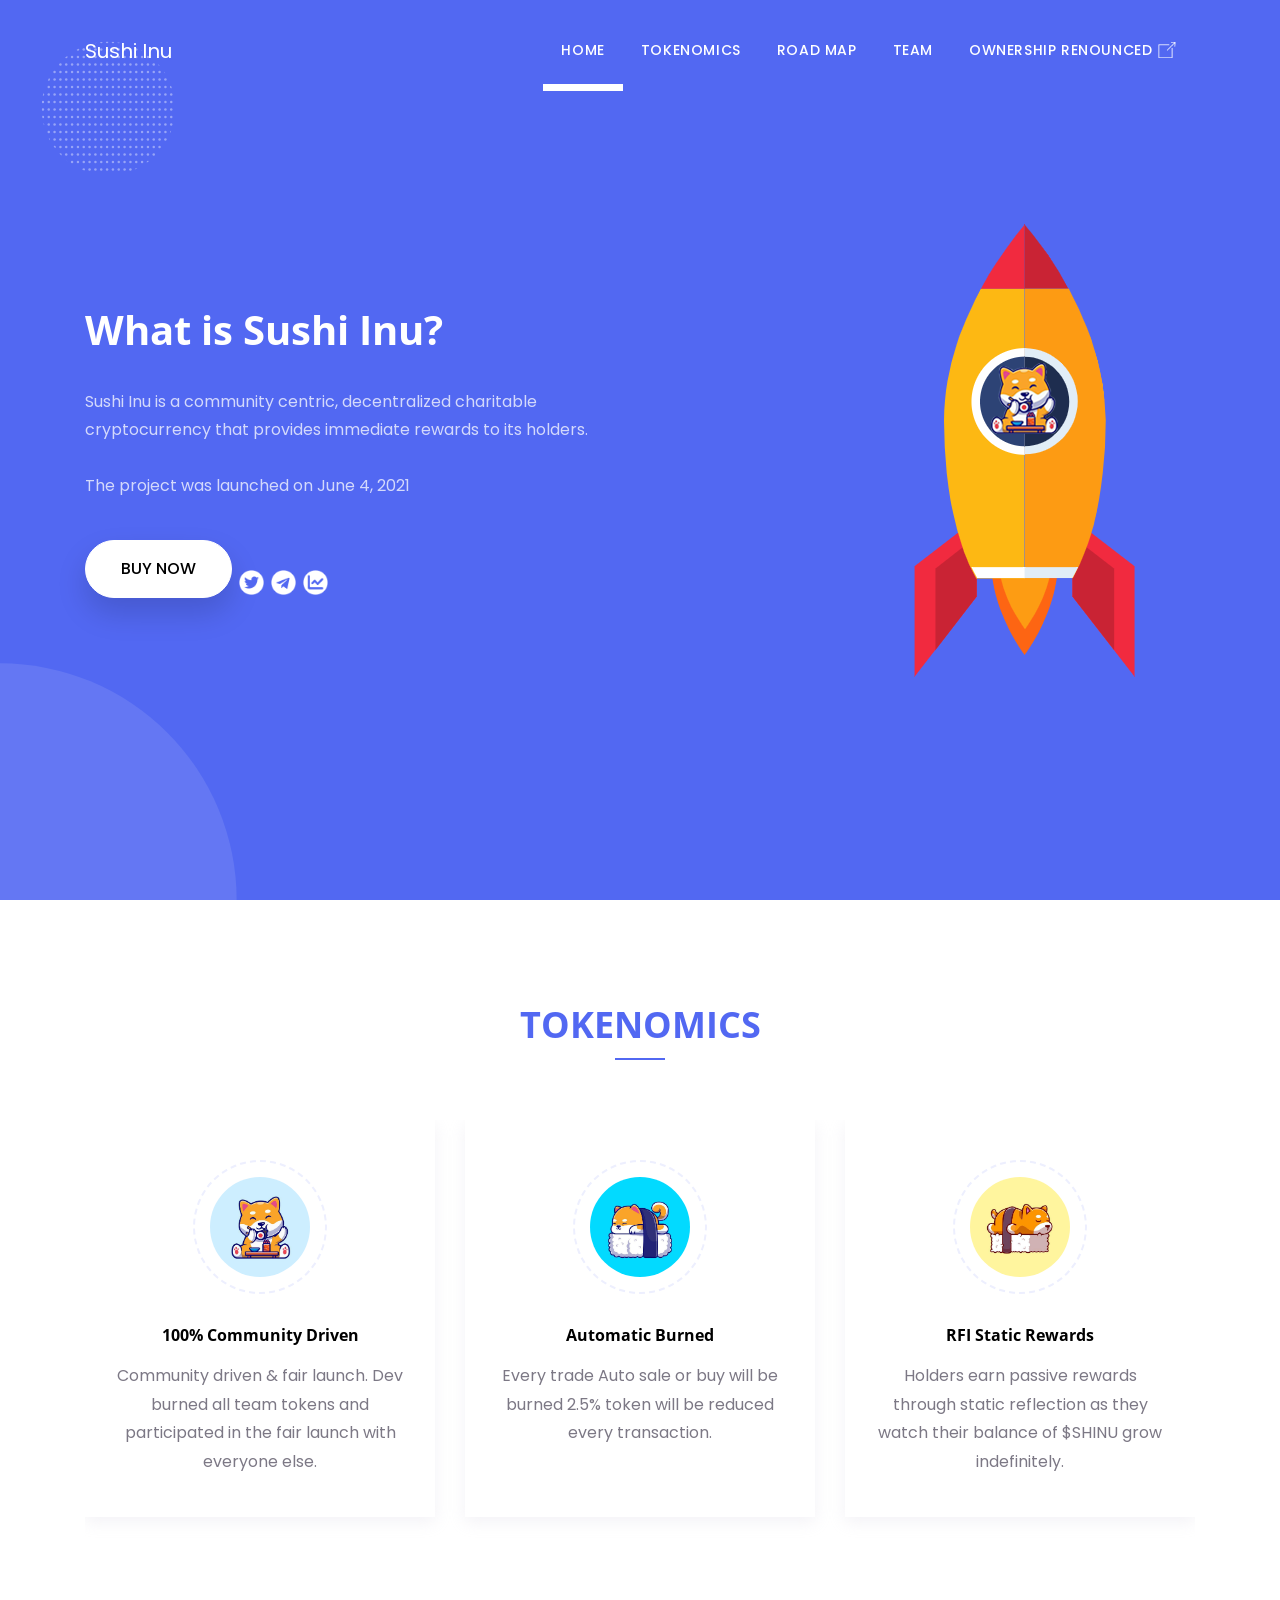
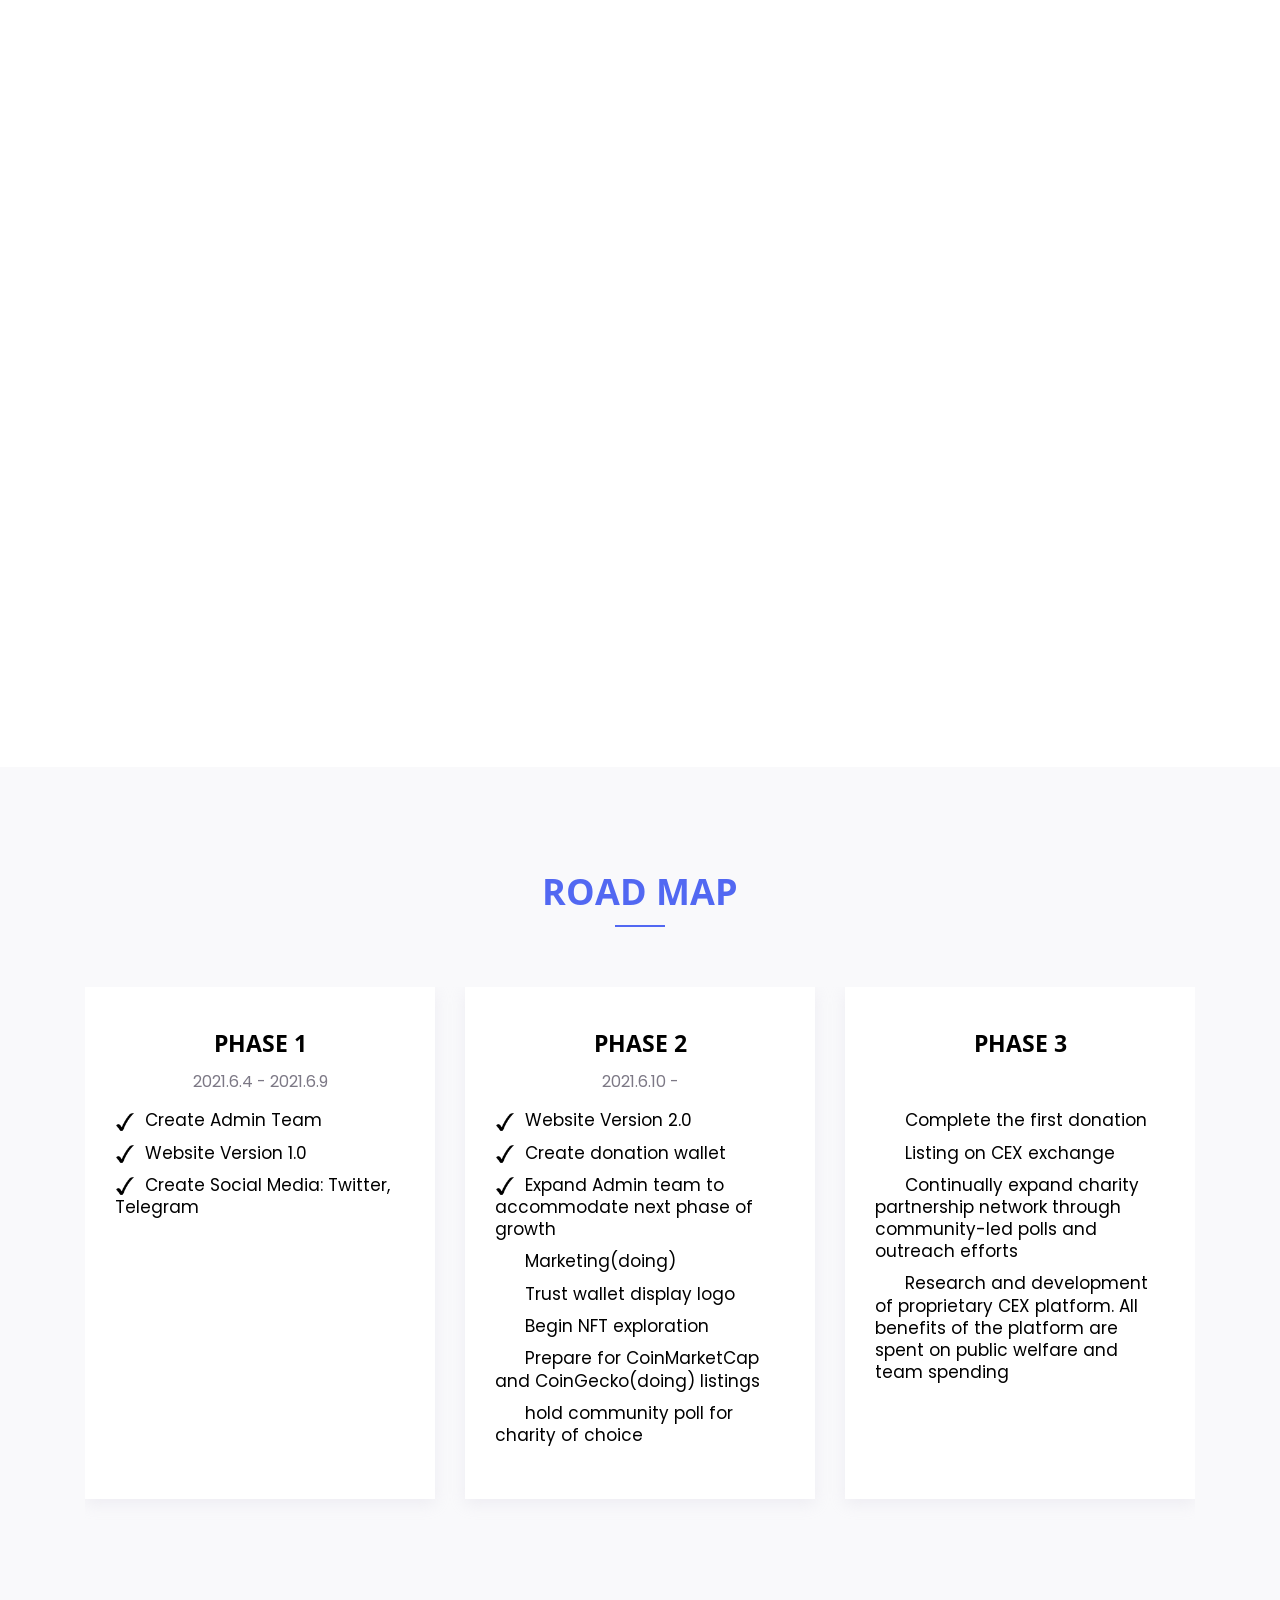
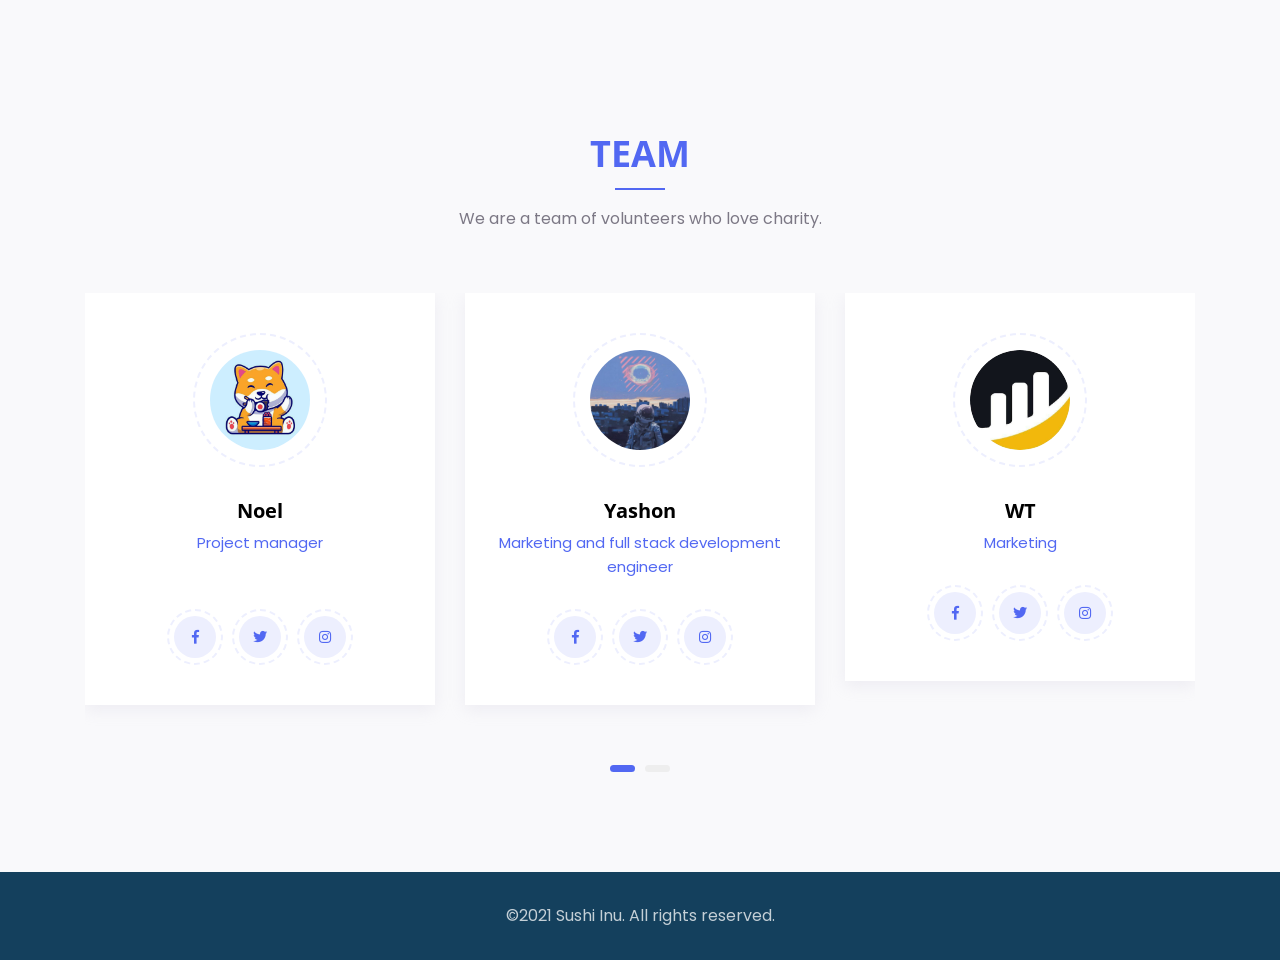
==== index.html @ e494274f "Update index.html" ====
<!DOCTYPE html>
<html lang="en">
<head>
<meta charset="UTF-8">
<meta http-equiv="X-UA-Compatible" content="IE=edge">
<meta name="keywords"  content="sushi,SUSHI,sushi inu,SUSHI INU" />
<meta name="description" content="Sushi Inu is a community centric, decentralized charitable cryptocurrency that provides immediate rewards to its holders.">
<meta name="viewport" content="width=device-width, initial-scale=1.0">
<title>Sushi Inu Token</title>
<link rel="shortcut icon" href="static/ico/ico.ico" type="image/x-icon" />
<link rel="stylesheet" href="static/css/bootstrap.min.css">
<link rel="stylesheet" href="static/css/magnific.popup.min.css">
<link rel="stylesheet" href="static/css/animate.min.css">
<link rel="stylesheet" href="static/css/owl.carousel.min.css">
<link rel="stylesheet" href="static/css/owl.carousel.default.min.css">
<link rel="stylesheet" href="static/css/all.css">
<link rel="stylesheet" href="static/css/style.css">
<link href="static/css/701db1f888c54cf6a6ecabb4b2be4582.css" rel="stylesheet">
<link href="static/css/2b71023a6188432cbc541805188caf58.css" rel="stylesheet">
<style>
	html::-webkit-scrollbar {
		width: 4px;
		height: 4px;
		scrollbar-arrow-color:red;
	}
	html::-webkit-scrollbar-thumb {
		border-radius: 5px;
		-webkit-box-shadow: inset 0 0 5px rgba(0,0,0,0.2);
		background: rgba(0,0,0,0.2);
		scrollbar-arrow-color:red;
	}
	html::-webkit-scrollbar-track {
		-webkit-box-shadow: inset 0 0 5px rgba(0,0,0,0.2);
		border-radius: 0;
		background: rgba(0,0,0,0.1);
	}
</style>
</head>
<body data-spy="scroll" data-target="#fixedNavbar">

<div class="page-wrapper" id="wrapper">

	<header class="header fixed-top" id="header">
		<div id="nav-menu-wrap">
			<div class="container">
				<nav class="navbar navbar-expand-lg p-0">
					<div class="navbar-brand">
						<div class="img-fluid logo-transparent" style="cursor: default;">Sushi Inu</div>
						<div class="img-fluid logo-normal" style="color: #000000;cursor: default;">Sushi Inu</div>
						<!-- <img src="static/picture/logo_white.png" alt="Logo White" class="img-fluid logo-transparent">
						<img src="static/picture/logo_black.png" alt="Logo White" class="img-fluid logo-normal"> -->
					</div>
					<button class="navbar-toggler" type="button" data-toggle="collapse" data-target="#fixedNavbar" 
						aria-controls="fixedNavbar" aria-expanded="false" aria-label="Toggle navigation">
						<span class="togler-icon-inner">
							<span class="line-1"></span>
							<span class="line-2"></span>
							<span class="line-3"></span>
						</span>
					</button>
					<div class="collapse navbar-collapse main-menu justify-content-end" id="fixedNavbar">
						<ul class="navbar-nav">
							<li class="nav-item">
								<a class="nav-link active menu-link" href="#home">Home</a>
							</li>
							<li class="nav-item">
								<a class="nav-link menu-link" href="#tokenomics">TOKENOMICS</a>
							</li>
							<li class="nav-item">
								<a class="nav-link menu-link" href="#roadmap">ROAD MAP</a>
							</li>
							<li class="nav-item">
								<a class="nav-link menu-link" href="#team">TEAM</a>
							</li>
							<li class="nav-item">
								<a target="_blank" class="nav-link menu-link" href="https://bscscan.com/tx/0xd35a8b0798186f14906b965315993288604773f6e7c22329db4224f6ef9e9de0">
									OWNERSHIP RENOUNCED 
									<img class="logo-transparent" src="static/picture/jump-white.png" style="width:20px;height:20px;position:relative;top: -1px;"/>
									<img class="logo-normal" src="static/picture/jump-black.png" style="width:20px;height:20px;position:relative;top: -1px;"/>
								</a>
							</li>
						</ul>
					</div>
				</nav>
			</div>
		</div>
	</header>

	<main class="main-area">

		<section class="hero-banner" id="home" data-bg-image-path="img/bg/hero-pattern.svg">
			<div class="container">
				<div class="row align-items-center">
					<div class="col-lg-7 col-xl-6 col-md-10">
						<div class="hero-inner">
							<h1>What is Sushi Inu?</h1>
							<h2>
								Sushi Inu is a community centric, decentralized charitable cryptocurrency that provides immediate rewards to its holders.<br/><br/>
								The project was launched on June 4, 2021
							</h2>
							<div class="btn-group">
								<!--<a href="#" title="Discovery Now" class="outline-btn">Discovery Now</a>-->
								<a target="_blank" style="float:left;" href="https://exchange.pancakeswap.finance/#/swap?outputCurrency=0x30a1eb0190dcd45a2daba16a6228c92c9463bbc4" title="BUY NOW" class="white-btn">BUY NOW</a>
								
								<div style="float:left; width: 100px;height: 25px;position: relative;top: 30px;left: 7px;">
									<a target="_blank" href="https://twitter.com/SushiInuCoin" style="margin-right: 7px;float: left;">
										<div style="width:25px;height: 25px;background: url(static/picture/twitter-logo.png) no-repeat;background-size: 100% 100%;"></div>
									</a>
									<a target="_blank" href="https://t.me/sushiinutoken" style="margin-right: 7px;float: left;">
										<div style="width:25px;height: 25px;background: url(static/picture/telegram-logo.png) no-repeat;background-size: 100% 100%;"></div>
									</a>
									<a target="_blank" href="https://poocoin.app/tokens/0x30a1eb0190dcd45a2daba16a6228c92c9463bbc4" style="float: left;">
										<div style="width:25px;height: 25px;background: url(static/picture/chart-logo.png) no-repeat;background-size: 100% 100%;"></div>
									</a>
								</div>
								
							</div>
							
						</div>
					</div>
					<div class="col-lg-5 col-xl-6 col-md-12 hero-img-resp">
						<div class="hero-img">
							<img src="static/picture/hero-phone-img.png" class="img-fluid">
						</div>
					</div>
				</div>
			</div>
		</section>

		<section class="section" id="tokenomics">
			<div class="container">
				<div class="row justify-content-center">
					<div class="col-lg-6">
						<div class="section-heading">
							<h2><span>TOKENOMICS</span></h2>
						</div>
					</div>
				</div>
				<div class="features-carousel owl-carousel owl-theme">
					<div class="item">
						<div class="features-item">
							<div class="icon">
								<img src="static/picture/logo1.jpg" style="width:100px;height:100px;border-radius: 100px;"/>
							</div>
							<div class="body">
								<h6>100% Community Driven</h6>
								<p>
									Community driven & fair launch. Dev burned all team tokens and participated in the fair launch with everyone else.
								</p>
							</div>
						</div>
					</div>
					<div class="item">
						<div class="features-item">
							<div class="icon">
								<img src="static/picture/logo2.jpg" style="width:100px;height:100px;border-radius: 100px;"/>
							</div>
							<div class="body">
								<h6>Automatic Burned</h6>
								<p>
									Every trade Auto sale or buy will be burned 2.5% token will be reduced every transaction.
									　　　　　　　　　　
								</p>
							</div>
						</div>
					</div>
					<div class="item">
						<div class="features-item">
							<div class="icon">
								<img src="static/picture/logo3.jpg" style="width:100px;height:100px;border-radius: 100px;"/>
							</div>
							<div class="body">
								<h6>RFI Static Rewards</h6>
								<p>
									Holders earn passive rewards through static reflection as they watch their balance of $SHINU grow indefinitely.
								</p>
							</div>
						</div>
					</div>
				</div>
			</div>
		</section>



		<div id="watch-video" >
			<div style="position: relative;width:100%;height:0;padding-bottom: 56.25%;">
				<iframe style="position: absolute;width:100%;height:100%;left:0;top:0;" src="https://www.youtube.com/embed/FlkZFo2kk8Q" frameborder="0"  allowfullscreen></iframe>
			</div>
		</div>

		<section class="section bg-light-grey" id="roadmap">
			<div class="container">
				<div class="row justify-content-center">
					<div class="col-lg-6">
						<div class="section-heading">
							<h2><span>ROAD MAP</span></h2>
						</div>
					</div>
				</div>
				<div class="testimonials-carousel owl-carousel owl-theme">
					
					
					
					<div class="item">
						<div class="testimonial-item">
							<h5>PHASE 1</h5>
							<div style="color:#7C7885;margin-top: 10px;font-size: 16px;font-family: 'Poppins', sans-serif;font-weight: 400;color: #7C7885;">
								2021.6.4 - 2021.6.9
							</div>
							<div style="width: 100%;height: 350px;margin-top: 15px;">
								<div style="font-size:17px;color:#000;text-align: left;margin-bottom: 10px;line-height: 22px;">
									<img src="static/picture/correct.png" style="width:20px;height:20px;margin-right: 5px;"/>
									Create Admin Team
								</div>
								
								<div style="font-size:17px;color:#000;text-align: left;margin-bottom: 10px;line-height: 22px;">
									<img src="static/picture/correct.png" style="width:20px;height:20px;margin-right: 5px;"/>
									Website Version 1.0
								</div>
								
								<div style="font-size:17px;color:#000;text-align: left;margin-bottom: 10px;line-height: 22px;">
									<img src="static/picture/correct.png" style="width:20px;height:20px;margin-right: 5px;"/>
									Create Social Media: Twitter, Telegram
								</div>
							</div>
						</div>
					</div>
					
					<div class="item">
						<div class="testimonial-item">
							<h5>PHASE 2</h5>
							<div style="color:#7C7885;margin-top: 10px;font-size: 16px;font-family: 'Poppins', sans-serif;font-weight: 400;color: #7C7885;">
								2021.6.10 -
							</div>
							<div style="width: 100%;height: 350px;margin-top: 15px;">
								<div style="font-size:17px;color:#000;text-align: left;margin-bottom: 10px;line-height: 22px;">
									<img src="static/picture/correct.png" style="width:20px;height:20px;margin-right: 5px;"/>
									Website Version 2.0
								</div>
								
								<div style="font-size:17px;color:#000;text-align: left;margin-bottom: 10px;line-height: 22px;">
									<img src="static/picture/correct.png" style="width:20px;height:20px;margin-right: 5px;"/>
									Create donation wallet
								</div>
								
								<div style="font-size:17px;color:#000;text-align: left;margin-bottom: 10px;line-height: 22px;">
									<img src="static/picture/correct.png" style="width:20px;height:20px;margin-right: 5px;"/>
									Expand Admin team to accommodate next phase of growth
								</div>
								
								<div style="font-size:17px;color:#000;text-align: left;margin-bottom: 10px;line-height: 22px;">
									<img src="static/picture/correct.png" style="opacity: 0;width:20px;height:20px;margin-right: 5px;"/>
									Marketing(doing)
								</div>
								
								<div style="font-size:17px;color:#000;text-align: left;margin-bottom: 10px;line-height: 22px;">
									<img src="static/picture/correct.png" style="opacity: 0;width:20px;height:20px;margin-right: 5px;"/>
									Trust wallet display logo
								</div>
								
								<div style="font-size:17px;color:#000;text-align: left;margin-bottom: 10px;line-height: 22px;">
									<img src="static/picture/correct.png" style="opacity: 0;width:20px;height:20px;margin-right: 5px;"/>
									Begin NFT exploration
								</div>
								
								<div style="font-size:17px;color:#000;text-align: left;margin-bottom: 10px;line-height: 22px;">
									<img src="static/picture/correct.png" style="opacity: 0;width:20px;height:20px;margin-right: 5px;"/>
									Prepare for CoinMarketCap and CoinGecko(doing) listings
								</div>
								
								<div style="font-size:17px;color:#000;text-align: left;margin-bottom: 10px;line-height: 22px;">
									<img src="static/picture/correct.png" style="opacity: 0;width:20px;height:20px;margin-right: 5px;"/>
									hold community poll for charity of choice
								</div>
							</div>
						</div>
					</div>

					<div class="item">
						<div class="testimonial-item">
							<h5>PHASE 3</h5>
							<div style="color:#7C7885;margin-top: 10px;font-size: 16px;font-family: 'Poppins', sans-serif;font-weight: 400;color: #7C7885;">
								　
							</div>
							<div style="width: 100%;height: 350px;margin-top: 15px;">
								<div style="font-size:17px;color:#000;text-align: left;margin-bottom: 10px;line-height: 22px;">
									<img src="static/picture/correct.png" style="opacity: 0;width:20px;height:20px;margin-right: 5px;"/>
									Complete the first donation
								</div>
								
								<div style="font-size:17px;color:#000;text-align: left;margin-bottom: 10px;line-height: 22px;">
									<img src="static/picture/correct.png" style="opacity: 0;width:20px;height:20px;margin-right: 5px;"/>
									Listing on CEX exchange
								</div>
								
								<div style="font-size:17px;color:#000;text-align: left;margin-bottom: 10px;line-height: 22px;">
									<img src="static/picture/correct.png" style="opacity: 0;width:20px;height:20px;margin-right: 5px;"/>
									Continually expand charity partnership network through community-led polls and outreach efforts
								</div>
								
								<div style="font-size:17px;color:#000;text-align: left;margin-bottom: 10px;line-height: 22px;">
									<img src="static/picture/correct.png" style="opacity: 0;width:20px;height:20px;margin-right: 5px;"/>
									Research and development of proprietary CEX platform. All benefits of the platform are spent on public welfare and team spending
								</div>
							</div>
						</div>
					</div>
					
				</div>
			</div>
		</section>



		<section class="section bg-light-grey" id="team">
			<div class="container">
				<div class="row justify-content-center">
					<div class="col-lg-6">
						<div class="section-heading">
							<h2><span>TEAM</span></h2>
							<h4>
								We are a team of volunteers who love charity.
							</h4>
						</div>
					</div>
				</div>
				<div class="our-team-carousel owl-carousel owl-theme">
					<div class="item">
						<div class="team-item">
							<div class="img">
								<img src="static/picture/Noel-avatar.jpg" style="width:100px;height:100px;border-radius:100px;" alt="Team image" title="Team image">
							</div>
							<div class="body">
								<h6>
									Noel
								</h6>
								<span>Project manager</span>
								<br/><br/>
							</div>
							<ul class="social">
								<li>
									<a href="#team">
										<i class="fab fa-facebook-f"></i>
									</a>
								</li>
								<li>
									<a href="#team">
										<i class="fab fa-twitter"></i>
									</a>
								</li>
								<li>
									<a href="#team">
										<i class="fab fa-instagram"></i>
									</a>
								</li>
							</ul>
						</div>
					</div>
					
					<div class="item">
						<div class="team-item">
							<div class="img">
								<img src="static/picture/Yashon-avatar.jpg" style="width:100px;height:100px;border-radius:100px;" alt="Team image" title="Team image">
							</div>
							<div class="body">
								<h6>
									Yashon
								</h6>
								<span>Marketing and full stack development engineer</span>
							</div>
							<ul class="social">
								<li>
									<a href="#team">
										<i class="fab fa-facebook-f"></i>
									</a>
								</li>
								<li>
									<a target="_blank" href="https://twitter.com/zyxbpb">
										<i class="fab fa-twitter"></i>
									</a>
								</li>
								<li>
									<a href="#team">
										<i class="fab fa-instagram"></i>
									</a>
								</li>
							</ul>
						</div>
					</div>
					
					<div class="item">
						<div class="team-item">
							<div class="img">
								<img src="static/picture/DELVIN-avatar.jpg" style="width:100px;height:100px;border-radius:100px;" alt="Team image" title="Team image">
							</div>
							<div class="body">
								<h6>
									WT
								</h6>
								<span>Marketing</span>
							</div>
							<ul class="social">
								<li>
									<a href="#team">
										<i class="fab fa-facebook-f"></i>
									</a>
								</li>
								<li>
									<a href="#team">
										<i class="fab fa-twitter"></i>
									</a>
								</li>
								<li>
									<a href="#team">
										<i class="fab fa-instagram"></i>
									</a>
								</li>
							</ul>
						</div>
					</div>
					
					<div class="item">
						<div class="team-item">
							<div class="img">
								<img src="static/picture/DELVIN-avatar.jpg" style="width:100px;height:100px;border-radius:100px;" alt="Team image" title="Team image">
							</div>
							<div class="body">
								<h6>
									DELVIN
								</h6>
								<span>Senior Blockchain Development Engineer</span>
							</div>
							<ul class="social">
								<li>
									<a href="#team">
										<i class="fab fa-facebook-f"></i>
									</a>
								</li>
								<li>
									<a href="#team">
										<i class="fab fa-twitter"></i>
									</a>
								</li>
								<li>
									<a href="#team">
										<i class="fab fa-instagram"></i>
									</a>
								</li>
							</ul>
						</div>
					</div>
					
					<div class="item">
						<div class="team-item">
							<div class="img">
								<img src="static/picture/Hacker-avatar.jpg" style="width:100px;height:100px;border-radius:100px;" alt="Team image" title="Team image">
							</div>
							<div class="body">
								<h6>
									Other people
								</h6>
								<span>They are paying silently in the background.</span>
							</div>
							<ul class="social">
								<li>
									<a href="#team">
										<i class="fab fa-facebook-f"></i>
									</a>
								</li>
								<li>
									<a href="#team">
										<i class="fab fa-twitter"></i>
									</a>
								</li>
								<li>
									<a href="#team">
										<i class="fab fa-instagram"></i>
									</a>
								</li>
							</ul>
						</div>
					</div>
					
				</div>
			</div>
		</section>

		<footer class="footer">
			<div class="copyright">
				<div class="container">
					<p class="copyright-text" style="text-align: center;">©2021 Sushi Inu. All rights reserved.</p>
				</div>
			</div>
		</footer>

	</main>


	<a href="#wrapper" class="scroll-top-btn">
		<i class="fa fa-arrow-up"></i>
	</a>

	<div id="preloader-wrap">
		<div class="preloader-inner">
			<div class="gooey">
				<span class="dot"></span>
				<div class="dots">
					<span></span>
					<span></span>
					<span></span>
				</div>
			</div>
		</div>
	</div>

</div>

<script src="static/js/jquery.min.js"></script>
<script src="static/js/images.loaded.min.js"></script>
<script src="static/js/magnific.popup.min.js"></script>
<script src="static/js/popper.min.js"></script>
<script src="static/js/bootstrap.min.js"></script>
<script src="static/js/waypoint.min.js"></script>
<script src="static/js/counter.up.min.js"></script>
<script src="static/js/jquery.easing.min.js"></script>
<script src="static/js/owl.carousel.min.js"></script>
<script src="static/js/validate.min.js"></script>
<script src="static/js/main.js"></script>
</body>
</html>
---- static/css/style.css ----
/* -------------------------------------------------------------------
 * Theme Name            : HovyLee - App Landing Page
 * Author Name           : Yucel Yilmaz
 * Created Date          : 08 October 2020
 * Version               : 1.0
 * File                  : style.css
------------------------------------------------------------------- */
/* -------------------------------------------------------------------
   Base                               
   ------------------------ /
 * 01.Base
 * 02.Typography
 * 03.Helper Class
   ------------------------ /
   Components                               
   ------------------------ /
 * 04.Buttons  
 * 05.Animations 
 * 06.Form(Input, Comment)
 * 07.Pagination 
 * 08.Preloader
   ------------------------ /
   Layout                               
   ------------------------ /
 * 09.Header
 * 10.Hero
 * 11.Features
 * 12.About
 * 13.New Features
 * 14.Watch Video
 * 15.Testimonial
 * 16.Pricing
 * 17.Download App   
 * 18.Our Team
 * 19.FAQ
 * 20.Latest Blogs  
 * 21.Contact Us
 * 22.Footer
 * 23.Breadcrumb
 * 24.Sidebar 
   ------------------------ /
   Pages                               
   ------------------------ /
 * 25.Blog Single
 * 26.Home Intro  
  
------------------------------------------------------------------- */
/* ---------------------------------------------------------------- */
/* 01.Base                               
/* ---------------------------------------------------------------- */
body, html {
  font-size: 16px;
  font-family: "Poppins", sans-serif;
  font-weight: 400;
  color: #7C7885;
  margin: 0;
  padding: 0;
}

body {
  position: relative;
}

::-moz-selection {
  background: #292f36;
  color: #fff;
}

::selection {
  background: #292f36;
  color: #fff;
}

a:link, a:hover, a:active, a:visited {
  text-decoration: none;
}

ul, ol {
  list-style-type: none;
  padding: 0;
  margin: 0;
}

textarea, textarea:focus, input, input:focus, button, button:focus {
  outline: none;
  resize: inherit;
}

.owl-carousel .owl-item img {
  display: block;
  width: auto;
}

/* ---------------------------------------------------------------- */
/* 02.Typography                               
/* ---------------------------------------------------------------- */
h1, h2, h3, h4, h5, h6 {
  font-family: "Open Sans", sans-serif;
  font-weight: 700;
  color: #000;
  margin: 0;
  line-height: 1.4;
}

h1, .h1 {
  font-size: 40px;
}

h2, .h2 {
  font-size: 36px;
}

h3, .h3 {
  font-size: 2.9rem;
}

h4, .h4 {
  font-size: 2.5rem;
}

h5, .h5 {
  font-size: 1.467rem;
}

h6, .h6 {
  font-size: 16px;
}

p {
  line-height: 1.8;
  margin: 0;
}

/* ---------------------------------------------------------------- */
/* Responsive Media Query
 * Extra Small devices (portrait phones, less than 575px)
/* ---------------------------------------------------------------- */
@media only screen and (max-width: 575.98px) {
  h3, .h3 {
    font-size: 2.1rem;
  }
  h4, .h4 {
    font-size: 1.8rem;
  }
}

/* ---------------------------------------------------------------- */
/* 03.Helper Class                              
/* ---------------------------------------------------------------- */
.page-wrapper {
  position: relative;
  overflow: hidden;
}

.section {
  padding: 100px 0;
}

.section .section-heading {
  text-align: center;
  margin-bottom: 60px;
}

.section .section-heading h2 {
  margin-bottom: 15px;
  padding-bottom: 10px;
  text-align: center;
  display: block;
  position: relative;
}

.section .section-heading h2:after {
  content: "";
  width: 50px;
  height: 2px;
  bottom: 0;
  left: 50%;
  position: absolute;
  background: #5268F2;
  -webkit-transform: translateX(-50%);
          transform: translateX(-50%);
}

.section .section-heading h2 span {
  color: #5268F2;
}

.section .section-heading h4 {
  font-family: "Poppins", sans-serif;
  font-weight: 400;
  font-size: 16px;
  line-height: 28px;
  color: #7C7885;
}

.inner-header-title {
  margin-bottom: 25px !important;
  position: relative;
  padding-bottom: 20px;
  display: block;
}

.inner-header-title:after, .inner-header-title:before {
  content: "";
  bottom: 0;
  left: 0;
  height: 2px;
  position: absolute;
  border-radius: 5px;
}

.inner-header-title:after {
  width: 100%;
  background: rgba(0, 0, 0, 0.05);
}

.inner-header-title:before {
  width: 60px;
  z-index: 36;
  background: #5268F2;
}

.bg-grey {
  background: #f5f5f5;
}

.bg-light-grey {
  background: #F9F9FB;
}

.mb-30 {
  margin-bottom: 30px;
}

.pb-minus-70 {
  padding-bottom: 70px;
}

.bg-overlay {
  z-index: 1;
  padding: 100px 0;
  position: relative;
  background-attachment: fixed;
  background-position: center center;
  background-size: cover;
}

.bg-overlay:before {
  top: 0;
  left: 0;
  width: 100%;
  height: 100%;
  content: "";
  z-index: -1;
  position: absolute;
  opacity: 0.75;
  background: #5268F2;
}

.owl-carousel .owl-item img {
  width: auto;
  display: inline-block;
}

.owl-carousel.owl-theme .owl-nav.disabled + .owl-dots {
  margin-top: 30px;
  line-height: 0;
}

.owl-carousel.owl-theme .owl-dots .owl-dot.active span {
  background: #5268F2;
}

.owl-carousel.owl-theme .owl-dots .owl-dot span {
  border: none;
  width: 25px;
  height: 7px;
  margin: 0 5px;
  border-radius: 100px;
  -webkit-transition: all 0.5s ease;
  transition: all 0.5s ease;
  background: #eee;
}

/* ---------------------------------------------------------------- */
/* Responsive Media Query
 * Extra small devices (portrait phones, less than 576px)
/* ---------------------------------------------------------------- */
@media only screen and (max-width: 575.98px) {
  .section .section-heading h2 {
    font-size: 2rem;
  }
}

/* ---------------------------------------------------------------- */
/* 04.Buttons                                                     
/* ---------------------------------------------------------------- */
.white-btn {
  font-weight: 500;
  padding: 16px 35px;
  text-align: center;
  border-radius: 500px;
  display: inline-block;
  background: #fff;
  -webkit-transition: all 0.5s ease;
  transition: all 0.5s ease;
  text-transform: capitalize;
  color: #000 !important;
  border: 1px solid #fff;
  -webkit-box-shadow: 0 15px 30px 0 rgba(0, 0, 0, 0.15);
          box-shadow: 0 15px 30px 0 rgba(0, 0, 0, 0.15);
}

.white-btn:hover {
  background: transparent;
  color: #fff !important;
  -webkit-box-shadow: none;
          box-shadow: none;
  -webkit-animation: pulseWhite 1s 1 ease-in-out forwards;
          animation: pulseWhite 1s 1 ease-in-out forwards;
}

.primary-btn {
  font-weight: 500;
  padding: 16px 35px;
  text-align: center;
  border-radius: 500px;
  display: inline-block;
  background: #5268F2;
  -webkit-transition: all 0.5s ease;
  transition: all 0.5s ease;
  text-transform: capitalize;
  color: #fff !important;
  border: 1px solid #5268F2;
  -webkit-box-shadow: 0 15px 30px 0 rgba(82, 104, 242, 0.15);
          box-shadow: 0 15px 30px 0 rgba(82, 104, 242, 0.15);
}

.primary-btn:hover {
  color: #fff !important;
  -webkit-box-shadow: none;
          box-shadow: none;
  background: #233fee;
  -webkit-animation: pulsePrimary 1s 1 ease-in-out forwards;
          animation: pulsePrimary 1s 1 ease-in-out forwards;
}

.outline-btn {
  font-weight: 500;
  padding: 16px 35px;
  text-align: center;
  border-radius: 500px;
  display: inline-block;
  background: transparent;
  text-transform: capitalize;
  -webkit-transition: all 0.5s ease;
  transition: all 0.5s ease;
  border: 1px solid #fff;
  color: #fff !important;
}

.outline-btn:hover {
  background: #fff;
  color: #000 !important;
  -webkit-animation: pulseWhite 1s ease-in-out forwards;
          animation: pulseWhite 1s ease-in-out forwards;
}

.scroll-top-btn {
  bottom: 0;
  opacity: 0;
  right: 10px;
  width: 60px;
  height: 60px;
  z-index: 144;
  line-height: 60px;
  font-size: 16px;
  border-radius: 50%;
  text-align: center;
  position: fixed;
  visibility: hidden;
  color: #fff !important;
  background: #5268F2;
  -webkit-transition: all 0.5s ease;
  transition: all 0.5s ease;
}

.scroll-top-btn:hover {
  color: #fff !important;
  -webkit-animation: pulsePrimary 1s 1 ease-in-out;
          animation: pulsePrimary 1s 1 ease-in-out;
}

.scroll-top-btn.active {
  opacity: 1;
  bottom: 10px;
  visibility: visible;
}

/* ---------------------------------------------------------------- */
/* 05.Animations                                                     
/* ---------------------------------------------------------------- */
@-webkit-keyframes dot {
  50% {
    -webkit-transform: translateX(96px);
            transform: translateX(96px);
  }
}
@keyframes dot {
  50% {
    -webkit-transform: translateX(96px);
            transform: translateX(96px);
  }
}

@-webkit-keyframes dots {
  50% {
    -webkit-transform: translateX(-31px);
            transform: translateX(-31px);
  }
}

@keyframes dots {
  50% {
    -webkit-transform: translateX(-31px);
            transform: translateX(-31px);
  }
}

@-webkit-keyframes pulseWhite {
  0% {
    -webkit-box-shadow: 0 0 0 0 rgba(255, 255, 255, 0.4);
            box-shadow: 0 0 0 0 rgba(255, 255, 255, 0.4);
  }
  70% {
    -webkit-box-shadow: 0 0 0 20px rgba(255, 255, 255, 0);
            box-shadow: 0 0 0 20px rgba(255, 255, 255, 0);
  }
  100% {
    -webkit-box-shadow: 0 0 0 0 rgba(255, 255, 255, 0);
            box-shadow: 0 0 0 0 rgba(255, 255, 255, 0);
  }
}

@keyframes pulseWhite {
  0% {
    -webkit-box-shadow: 0 0 0 0 rgba(255, 255, 255, 0.4);
            box-shadow: 0 0 0 0 rgba(255, 255, 255, 0.4);
  }
  70% {
    -webkit-box-shadow: 0 0 0 20px rgba(255, 255, 255, 0);
            box-shadow: 0 0 0 20px rgba(255, 255, 255, 0);
  }
  100% {
    -webkit-box-shadow: 0 0 0 0 rgba(255, 255, 255, 0);
            box-shadow: 0 0 0 0 rgba(255, 255, 255, 0);
  }
}

@-webkit-keyframes pulsePrimary {
  0% {
    -webkit-box-shadow: 0 0 0 0 rgba(82, 104, 242, 0.4);
            box-shadow: 0 0 0 0 rgba(82, 104, 242, 0.4);
  }
  70% {
    -webkit-box-shadow: 0 0 0 20px rgba(82, 104, 242, 0);
            box-shadow: 0 0 0 20px rgba(82, 104, 242, 0);
  }
  100% {
    -webkit-box-shadow: 0 0 0 0 rgba(82, 104, 242, 0);
            box-shadow: 0 0 0 0 rgba(82, 104, 242, 0);
  }
}

@keyframes pulsePrimary {
  0% {
    -webkit-box-shadow: 0 0 0 0 rgba(82, 104, 242, 0.4);
            box-shadow: 0 0 0 0 rgba(82, 104, 242, 0.4);
  }
  70% {
    -webkit-box-shadow: 0 0 0 20px rgba(82, 104, 242, 0);
            box-shadow: 0 0 0 20px rgba(82, 104, 242, 0);
  }
  100% {
    -webkit-box-shadow: 0 0 0 0 rgba(82, 104, 242, 0);
            box-shadow: 0 0 0 0 rgba(82, 104, 242, 0);
  }
}

@-webkit-keyframes shadowIn {
  0% {
    -webkit-box-shadow: none;
            box-shadow: none;
  }
  100% {
    -webkit-box-shadow: 0 0 0 20px rgba(255, 255, 255, 0.2);
            box-shadow: 0 0 0 20px rgba(255, 255, 255, 0.2);
  }
}

@keyframes shadowIn {
  0% {
    -webkit-box-shadow: none;
            box-shadow: none;
  }
  100% {
    -webkit-box-shadow: 0 0 0 20px rgba(255, 255, 255, 0.2);
            box-shadow: 0 0 0 20px rgba(255, 255, 255, 0.2);
  }
}

@-webkit-keyframes iconPulse {
  0% {
    -webkit-transform: scale(0.5);
            transform: scale(0.5);
    opacity: 0;
  }
  50% {
    opacity: 1;
  }
  100% {
    opacity: 0;
    -webkit-transform: scale(1);
            transform: scale(1);
  }
}

@keyframes iconPulse {
  0% {
    -webkit-transform: scale(0.5);
            transform: scale(0.5);
    opacity: 0;
  }
  50% {
    opacity: 1;
  }
  100% {
    opacity: 0;
    -webkit-transform: scale(1);
            transform: scale(1);
  }
}

@-webkit-keyframes dash {
  0% {
    stroke-dashoffset: 1000;
  }
  100% {
    stroke-dashoffset: 0;
  }
}

@keyframes dash {
  0% {
    stroke-dashoffset: 1000;
  }
  100% {
    stroke-dashoffset: 0;
  }
}

@-webkit-keyframes dashCheck {
  0% {
    stroke-dashoffset: -100;
  }
  100% {
    stroke-dashoffset: 900;
  }
}

@keyframes dashCheck {
  0% {
    stroke-dashoffset: -100;
  }
  100% {
    stroke-dashoffset: 900;
  }
}

/* ---------------------------------------------------------------- */
/* 06.Form(Input, Comment)                             
/* ---------------------------------------------------------------- */
.custom-modal .modal-content {
  background: transparent;
}

.custom-modal .modal-content .modal-header {
  padding: 20px 30px;
  background: #5268F2;
  border-radius: 4px 4px 0 0;
}

.custom-modal .modal-content .modal-header .modal-title {
  color: #fff;
  font-size: 1.1rem;
  font-weight: 600;
}

.custom-modal .modal-content .modal-header button {
  opacity: 1;
}

.custom-modal .modal-content .modal-header button span {
  font-weight: 400;
  color: #fff;
}

.custom-modal .modal-content .modal-body {
  padding: 30px;
  background: #fff;
  border-radius: 0 0 4px 4px;
}

.custom-modal .modal-content .modal-body .popup-form-group {
  position: relative;
  overflow: hidden;
  margin-bottom: 20px;
}

.custom-modal .modal-content .modal-body .popup-form-group .popup-form-control {
  height: 60px;
  outline: none;
  width: 100%;
  border: 2px solid rgba(0, 0, 0, 0.07);
  border-radius: 4px;
  color: #000;
  background: #fff;
  padding: 0 20px 0 60px;
  -webkit-transition: all 0.25s ease;
  transition: all 0.25s ease;
}

.custom-modal .modal-content .modal-body .popup-form-group .popup-form-control:focus {
  outline: none;
  border-color: #5268F2;
}

.custom-modal .modal-content .modal-body .popup-form-group > span {
  top: 0;
  left: 0;
  width: 60px;
  height: 60px;
  display: -webkit-box;
  display: -ms-flexbox;
  display: flex;
  -webkit-box-align: center;
      -ms-flex-align: center;
          align-items: center;
  text-align: center;
  position: absolute;
  -webkit-box-pack: center;
      -ms-flex-pack: center;
          justify-content: center;
  color: #5268F2;
  font-size: 16px;
}

.custom-modal .modal-content .modal-body .popup-form-group textarea {
  height: auto !important;
  padding: 18px 20px 18px 60px !important;
}

#contactFormSuccessModal .modal-header, #contactFormDangerModal .modal-header {
  text-align: center;
  padding: 20px;
  border: 0;
}

#contactFormSuccessModal .modal-header h5, #contactFormSuccessModal .modal-header button, #contactFormDangerModal .modal-header h5, #contactFormDangerModal .modal-header button {
  color: #fff;
}

#contactFormSuccessModal .modal-header.danger, #contactFormDangerModal .modal-header.danger {
  background: #f27474;
  color: #fff;
}

#contactFormSuccessModal .modal-header.success, #contactFormDangerModal .modal-header.success {
  background: #4caf50;
  color: #fff;
}

#contactFormSuccessModal .modal-body, #contactFormDangerModal .modal-body {
  border-radius: 0;
}

#contactFormSuccessModal .modal-body .form-popup-inner, #contactFormDangerModal .modal-body .form-popup-inner {
  text-align: center;
}

#contactFormSuccessModal .modal-body .form-popup-inner .form-icon, #contactFormDangerModal .modal-body .form-popup-inner .form-icon {
  margin-bottom: 30px;
}

#contactFormSuccessModal .modal-body .form-popup-inner .form-icon svg, #contactFormDangerModal .modal-body .form-popup-inner .form-icon svg {
  width: 100px;
  height: 100px;
  border-radius: 50%;
}

#contactFormSuccessModal .modal-body .form-popup-inner .form-icon svg .path, #contactFormDangerModal .modal-body .form-popup-inner .form-icon svg .path {
  stroke-dasharray: 1000;
  stroke-dashoffset: 0;
}

#contactFormSuccessModal .modal-body .form-popup-inner .form-icon svg .path.circle, #contactFormDangerModal .modal-body .form-popup-inner .form-icon svg .path.circle {
  -webkit-animation: dash 0.9s ease-in-out;
          animation: dash 0.9s ease-in-out;
}

#contactFormSuccessModal .modal-body .form-popup-inner .form-icon svg .path.line, #contactFormDangerModal .modal-body .form-popup-inner .form-icon svg .path.line {
  stroke-dashoffset: 1000;
  -webkit-animation: dash 0.9s 0.35s ease-in-out forwards;
          animation: dash 0.9s 0.35s ease-in-out forwards;
}

#contactFormSuccessModal .modal-body .form-popup-inner .form-icon svg .path.check, #contactFormDangerModal .modal-body .form-popup-inner .form-icon svg .path.check {
  stroke-dashoffset: -100;
  -webkit-animation: dashCheck 0.9s 0.35s ease-in-out forwards;
          animation: dashCheck 0.9s 0.35s ease-in-out forwards;
}

#contactFormSuccessModal .modal-body .form-popup-inner .form-icon.danger svg, #contactFormDangerModal .modal-body .form-popup-inner .form-icon.danger svg {
  fill: #f27474;
  stroke: #f27474;
  background: rgba(242, 116, 116, 0.1);
}

#contactFormSuccessModal .modal-body .form-popup-inner .form-icon.success svg, #contactFormDangerModal .modal-body .form-popup-inner .form-icon.success svg {
  fill: #4caf50;
  stroke: #4caf50;
  background: rgba(76, 175, 80, 0.1);
}

#contactFormSuccessModal .modal-footer, #contactFormDangerModal .modal-footer {
  border-radius: 0;
  background: #fff;
  padding: 20px;
  -webkit-box-pack: center;
      -ms-flex-pack: center;
          justify-content: center;
}

#contactFormSuccessModal .modal-footer .popup-link, #contactFormDangerModal .modal-footer .popup-link {
  font-weight: 700;
  color: #000;
}

#contactFormSuccessModal .modal-footer .popup-link.success:hover, #contactFormDangerModal .modal-footer .popup-link.success:hover {
  color: #4caf50;
  text-decoration: underline;
}

#contactFormSuccessModal .modal-footer .popup-link.danger:hover, #contactFormDangerModal .modal-footer .popup-link.danger:hover {
  color: #f27474;
  text-decoration: underline;
}

body[style], header[style] {
  padding-right: 0 !important;
}

.modal-open {
  overflow: auto;
  padding-right: 0 !important;
}

.comment-item {
  margin-bottom: 30px;
  -webkit-transition: all 0.5s ease;
  transition: all 0.5s ease;
}

.comment-item:last-child {
  border-bottom: 0;
}

.comment-item p {
  margin-bottom: 15px !important;
}

.comment-item .comment-item-title {
  margin-bottom: 10px;
}

.comment-item img {
  margin-right: 20px;
  border-radius: 50%;
}

.comment-item .comment-meta {
  margin-bottom: 10px;
}

.comment-item .comment-meta span {
  display: inline-block;
  margin-right: 10px;
  color: #000;
  font-size: 14px;
  font-weight: 500;
}

.comment-item .comment-meta span i {
  margin-right: 10px;
  color: #5268F2;
}

.comment-item .reply-btn {
  display: inline-block;
  font-weight: 500;
  color: #000;
  -webkit-transition: all 0.25s ease;
  transition: all 0.25s ease;
}

.comment-item .reply-btn:hover {
  color: #5268F2;
}

.comment-item .reply-btn i {
  vertical-align: -1px;
  display: inline-block;
  color: #5268F2;
}

.comment-item.sub-comment-item {
  margin-left: 100px;
}

.leave-comment-wrapper .comment-form-group {
  margin-bottom: 20px;
  position: relative;
}

.leave-comment-wrapper .comment-form-group .form-control {
  outline: none;
  width: 100%;
  border: none;
  height: auto;
  color: #000;
  padding: 18px 20px 18px 50px;
  border-radius: 5px;
  display: block;
  margin-bottom: 20px;
  position: relative;
  -webkit-transition: all 0.5s ease;
  transition: all 0.5s ease;
  -webkit-box-shadow: 0 10px 30px 0 rgba(194, 188, 210, 0.2);
          box-shadow: 0 10px 30px 0 rgba(194, 188, 210, 0.2);
}

.leave-comment-wrapper .comment-form-group .form-control:focus {
  -webkit-box-shadow: 0 15px 30px rgba(194, 188, 210, 0.2);
          box-shadow: 0 15px 30px rgba(194, 188, 210, 0.2);
}

.leave-comment-wrapper .comment-form-group span {
  top: 0;
  left: 20px;
  line-height: 60px;
  color: #5268F2;
  position: absolute;
  pointer-events: none;
}

.leave-comment-wrapper button {
  border: none;
}

.custom-form-group {
  position: relative;
}

.custom-form-group .custom-form-control {
  width: 100%;
  display: block;
  border-radius: 5px;
  margin-bottom: 30px;
  padding: 18px 30px 18px 60px;
  border: none;
  -webkit-transition: all 0.25s ease;
  transition: all 0.25s ease;
  -webkit-box-shadow: 0 10px 20px 0 rgba(194, 188, 210, 0.2);
          box-shadow: 0 10px 20px 0 rgba(194, 188, 210, 0.2);
}

.custom-form-group .custom-form-control:focus {
  -webkit-box-shadow: 0 15px 30px 0 rgba(194, 188, 210, 0.2);
          box-shadow: 0 15px 30px 0 rgba(194, 188, 210, 0.2);
}

.custom-form-group > span {
  top: 0;
  left: 0;
  width: 60px;
  height: 60px;
  display: -webkit-box;
  display: -ms-flexbox;
  display: flex;
  -webkit-box-align: center;
      -ms-flex-align: center;
          align-items: center;
  text-align: center;
  position: absolute;
  -webkit-box-pack: center;
      -ms-flex-pack: center;
          justify-content: center;
  color: #5268F2;
  font-size: 16px;
}

.custom-form-group button {
  width: 100%;
  display: block !important;
  background: transparent;
}

.comment-block-mt {
  margin-top: 30px;
}

/* ---------------------------------------------------------------- */
/* Responsive Media Query
 * Extra Small devices (portrait phones, less than 576px)
/* ---------------------------------------------------------------- */
@media only screen and (max-width: 575.98px) {
  .comments-wrap .comments-item-wrap .comments-item {
    display: block;
  }
  .comments-wrap .comments-item-wrap .comments-item img {
    margin-right: 0;
    margin-bottom: 20px;
  }
  .comments-wrap .comments-item-wrap .comments-item.sub-comment {
    padding-left: 100px;
  }
}

/* ---------------------------------------------------------------- */
/* 07.Pagination                              
/* ---------------------------------------------------------------- */
.pagination-wrap {
  margin-top: 20px;
}

.pagination-wrap .pagination-link {
  width: 50px;
  height: 50px;
  color: #000;
  line-height: 50px;
  margin: 0 5px 0 0;
  border-radius: 50%;
  text-align: center;
  display: inline-block;
  background: #fff;
  -webkit-transition: all 0.5s ease;
  transition: all 0.5s ease;
  -webkit-box-shadow: 0 10px 20px 0 rgba(194, 188, 210, 0.2);
          box-shadow: 0 10px 20px 0 rgba(194, 188, 210, 0.2);
}

.pagination-wrap .pagination-link:hover, .pagination-wrap .pagination-link.active {
  background: #5268F2;
  color: #fff !important;
}

.pagination-wrap .pagination-link:last-child {
  margin-right: 0;
}

/* ---------------------------------------------------------------- */
/* 08.Preloader                            
/* ---------------------------------------------------------------- */
#preloader-wrap {
  top: 0;
  left: 0;
  width: 100%;
  height: 100%;
  z-index: 5555;
  display: -webkit-box;
  display: -ms-flexbox;
  display: flex;
  position: fixed;
  background: #fff;
  -webkit-box-pack: center;
      -ms-flex-pack: center;
          justify-content: center;
  -webkit-box-align: center;
      -ms-flex-align: center;
          align-items: center;
}

#preloader-wrap .gooey {
  top: 50%;
  left: 50%;
  width: 142px;
  height: 40px;
  position: absolute;
  -webkit-filter: contrast(20);
          filter: contrast(20);
  margin: -20px 0 0 -71px;
  background: #fff;
}

#preloader-wrap .gooey .dot {
  top: 12px;
  left: 15px;
  width: 16px;
  height: 16px;
  -webkit-filter: blur(4px);
          filter: blur(4px);
  border-radius: 50%;
  position: absolute;
  background: #000;
  -webkit-transform: translateX(0);
          transform: translateX(0);
  -webkit-animation: dot 2.8s infinite;
          animation: dot 2.8s infinite;
}

#preloader-wrap .gooey .dots {
  margin-top: 12px;
  margin-left: 31px;
  -webkit-transform: translateX(0);
          transform: translateX(0);
  -webkit-animation: dots 2.8s infinite;
          animation: dots 2.8s infinite;
}

#preloader-wrap .gooey .dots span {
  display: block;
  float: left;
  width: 16px;
  height: 16px;
  margin-left: 16px;
  -webkit-filter: blur(4px);
          filter: blur(4px);
  border-radius: 50%;
  background: #000;
}

/* ---------------------------------------------------------------- */
/* 09.Header                                                   
/* ---------------------------------------------------------------- */
.header {
  padding: 10px 0;
  -webkit-transition: all 400ms cubic-bezier(0.65, 0, 0.35, 1);
  transition: all 400ms cubic-bezier(0.65, 0, 0.35, 1);
}

.header .navbar-brand {
  padding: 0;
  color: #fff;
  margin-right: 0;
  text-transform: capitalize;
}

.header .navbar-brand img {
  display: none;
}

.header .navbar-brand img.logo-transparent {
  display: block;
}

.header .nav-item .nav-link {
  color: #fff;
  font-weight: 500;
  padding: 30px 18px !important;
  letter-spacing: 0.6px;
  display: block;
  position: relative;
  font-size: 14px;
  text-transform: uppercase;
}

.header .nav-item .nav-link:after {
  content: '';
  position: absolute;
  left: 0;
  bottom: 0;
  width: 100%;
  height: 7px;
  background: #fff;
}

.header .nav-item .nav-link.active {
  opacity: 1;
}

.header .nav-item .nav-link:not(.active):after {
  left: 0;
  bottom: 0;
  width: 100%;
  height: 7px;
  z-index: 7;
  content: '';
  position: absolute;
  -webkit-transform: scaleX(0);
          transform: scaleX(0);
  -webkit-transform-origin: 100% 0;
          transform-origin: 100% 0;
  background: #fff;
  -webkit-transition: -webkit-transform 0.4s ease;
  transition: -webkit-transform 0.4s ease;
  transition: transform 0.4s ease;
  transition: transform 0.4s ease, -webkit-transform 0.4s ease;
}

.header .nav-item .nav-link:not(.active):hover:after {
  -webkit-transform: scaleX(1);
          transform: scaleX(1);
  -webkit-transform-origin: 0 0;
          transform-origin: 0 0;
}

.header .nav-item:hover > a {
  color: #fff;
  opacity: 1;
}

.header .nav-item.dropdown:hover .nav-link:after {
  -webkit-transform: scaleX(1);
          transform: scaleX(1);
  -webkit-transform-origin: 0 0;
          transform-origin: 0 0;
}

.header .nav-item.dropdown .dropdown-menu {
  border: 0;
  padding: 0;
  margin: 0;
  border-radius: 0;
  background-color: #fff;
  -webkit-box-shadow: 0 3px 15px 0 rgba(194, 188, 210, 0.2);
          box-shadow: 0 3px 15px 0 rgba(194, 188, 210, 0.2);
}

.header .nav-item.dropdown .dropdown-menu .dropdown-item {
  width: 100%;
  color: #000;
  font-size: 14px;
  display: block;
  font-weight: 400;
  padding: 12px 20px;
  position: relative;
  text-transform: capitalize;
  text-decoration: none;
  border-bottom: 1px solid rgba(0, 0, 0, 0.05);
  -webkit-transition: all 0.25s ease;
  transition: all 0.25s ease;
}

.header .nav-item.dropdown .dropdown-menu .dropdown-item:hover {
  color: #fff;
  background: #5268F2;
  border-bottom-color: #5268F2;
}

.header .nav-item.dropdown .dropdown-menu .dropdown-item:last-child {
  border-bottom: 0;
}

.header .nav-item.dropdown .dropdown-toggle {
  padding-right: 25px !important;
}

.header .nav-item.dropdown .dropdown-toggle:after {
  display: inline-block;
  margin-left: 0;
  vertical-align: initial;
  content: "";
  border: none;
}

.header .nav-item.dropdown .dropdown-toggle:before {
  content: "\f078";
  top: 50%;
  right: 0;
  position: absolute;
  font-weight: 700;
  font-family: "Font Awesome 5 Free";
  font-size: 12px;
  -webkit-transition: all 0.25s ease;
  transition: all 0.25s ease;
  -webkit-transform: translateY(-50%);
          transform: translateY(-50%);
}

.header .nav-item.dropdown .dropdown-toggle[aria-expanded="true"]:before {
  top: 28px;
  -webkit-transform: rotate(180deg);
          transform: rotate(180deg);
}

.header .navbar-toggler {
  outline: none;
  border: none;
  border-radius: 0;
  padding: 0 10px 0 0;
}

.header .navbar-toggler .togler-icon-inner span {
  height: 3px;
  margin: 5px;
  width: 30px;
  display: block;
  background: #fff;
  -webkit-transition: all 0.3s ease;
  transition: all 0.3s ease;
}

.header .navbar-toggler .togler-icon-inner span:nth-child(2) {
  width: 20px !important;
  margin-left: auto;
}

.header .navbar-toggler .togler-icon-inner span:last-child {
  margin-bottom: 0;
}

.header .navbar-toggler[aria-expanded="true"] .togler-icon-inner span:nth-child(1) {
  -webkit-transform: rotate(-45deg) translate(-5px, 6px);
          transform: rotate(-45deg) translate(-5px, 6px);
}

.header .navbar-toggler[aria-expanded="true"] .togler-icon-inner span:nth-child(2) {
  opacity: 0;
}

.header .navbar-toggler[aria-expanded="true"] .togler-icon-inner span:nth-child(3) {
  -webkit-transform: rotate(45deg) translate(-5px, -6px);
          transform: rotate(45deg) translate(-5px, -6px);
}

/* Header Shrink */
.header-shrink {
  border-bottom: none;
  padding: 0;
  background: #fff;
  -webkit-box-shadow: 0 3px 15px 0 rgba(194, 188, 210, 0.2);
          box-shadow: 0 3px 15px 0 rgba(194, 188, 210, 0.2);
}

.header-shrink .nav-item:hover .nav-link {
  color: #5268F2;
}

.header-shrink .nav-item .default-nav-btn {
  border-color: #5268F2;
}

.header-shrink .nav-item .default-nav-btn span {
  z-index: 1;
  color: #5268F2;
}

.header-shrink .nav-item .default-nav-btn:hover {
  color: #fff;
}

.header-shrink .nav-item .default-nav-btn:hover span {
  color: #fff;
}

.header-shrink .nav-item .default-nav-btn:hover:after {
  -webkit-transform: scale(1);
          transform: scale(1);
  -webkit-transform-origin: 0 0;
          transform-origin: 0 0;
}

.header-shrink .nav-item .default-nav-btn:after {
  content: "";
  top: 0;
  left: 0;
  width: 100%;
  height: 100%;
  z-index: -4;
  -webkit-transform: scaleX(0);
          transform: scaleX(0);
  position: absolute;
  background: #5268F2;
  -webkit-transform-origin: 100% 0;
          transform-origin: 100% 0;
  -webkit-transition: -webkit-transform 400ms cubic-bezier(0.65, 0, 0.35, 1);
  transition: -webkit-transform 400ms cubic-bezier(0.65, 0, 0.35, 1);
  transition: transform 400ms cubic-bezier(0.65, 0, 0.35, 1);
  transition: transform 400ms cubic-bezier(0.65, 0, 0.35, 1), -webkit-transform 400ms cubic-bezier(0.65, 0, 0.35, 1);
}

.header-shrink .nav-item .nav-link {
  color: #000;
  opacity: 1;
}

.header-shrink .nav-item .nav-link.active, .header-shrink .nav-item .nav-link:hover {
  color: #5268F2;
}

.header-shrink .nav-item .nav-link:after {
  background: #5268F2;
}

.header-shrink .nav-item .nav-link:not(.active):after {
  background: #5268F2;
}

.header-shrink .navbar-toggler .togler-icon-inner span {
  background-color: #000;
}

.header-shrink .white-btn {
  color: #fff !important;
  background: #5268F2;
  border: 1px solid #5268F2;
  -webkit-box-shadow: 0 15px 30px 0 rgba(82, 104, 242, 0.15);
          box-shadow: 0 15px 30px 0 rgba(82, 104, 242, 0.15);
}

.header-shrink .white-btn:hover {
  color: #fff !important;
  -webkit-box-shadow: none;
          box-shadow: none;
  background: #233fee;
  -webkit-animation: pulsePrimary 1s 1 ease-in-out forwards;
          animation: pulsePrimary 1s 1 ease-in-out forwards;
}

/* ---------------------------------------------------------------- */
/* Responsive Media Query (992px)
/* ---------------------------------------------------------------- */
@media only screen and (max-width: 991.98px) {
  .header .container {
    max-width: 100%;
    padding: 0;
  }
  .header .navbar-brand {
    padding: 10px 0 10px 15px;
  }
  .header .main-menu {
    background: #fff;
  }
  .header .main-menu .navbar-nav {
    max-height: 400px;
    overflow: hidden;
    overflow-y: auto;
  }
  .header .main-menu .navbar-nav .nav-item:last-child .nav-link {
    border-bottom: 0;
  }
  .header .main-menu .navbar-nav .nav-link {
    color: #000;
    padding: 10px 15px !important;
    -webkit-transition: all 0.25s linear;
    transition: all 0.25s linear;
    opacity: 1;
    border-bottom: 1px solid #eee;
  }
  .header .main-menu .navbar-nav .nav-link:after {
    display: none;
  }
  .header .main-menu .navbar-nav .nav-link.active {
    background: #5268F2;
    color: #fff !important;
    border-color: #5268F2;
  }
  .header .main-menu .navbar-nav .nav-link:not(.active):hover {
    background: #5268F2;
    color: #fff !important;
    border-color: #5268F2;
  }
  .header .main-menu .nav-item .dropdown-menu {
    -webkit-box-shadow: none;
            box-shadow: none;
    background: #edeffe;
  }
  .header .main-menu .nav-item .dropdown-menu .dropdown-item:hover {
    background: #5268F2;
  }
  .header .dropdown-toggle:before {
    top: 22px !important;
    right: 20px !important;
  }
  .header .dropdown-toggle[aria-expanded="true"]:before {
    top: 11px !important;
    -webkit-transform: rotate(180deg) !important;
            transform: rotate(180deg) !important;
  }
  .header .search-btn-mobile {
    display: block;
    position: absolute;
    top: 32px;
    background: transparent;
    border: none;
    color: #fff;
    font-size: 16px;
    right: 60px;
  }
  .header.header-shrink .search-btn-mobile {
    color: #000;
  }
  .header .search-btn-resp {
    display: none;
  }
  .navbar-btn-resp {
    display: none !important;
  }
  /* Header Shrink */
  .header-shrink .nav-item:hover .nav-link {
    color: #5268F2;
  }
  .header-shrink .nav-item .nav-link {
    color: #000;
  }
  .header-shrink .nav-item .nav-link.active, .header-shrink .nav-item .nav-link:hover {
    color: #5268F2;
  }
  .header-shrink .nav-item .nav-link:after {
    background: #5268F2;
  }
  .header-shrink .nav-item .nav-link:not(.active):after {
    background: #5268F2;
  }
  .header-shrink .togler-icon-inner span {
    background-color: #000;
  }
}

/* ---------------------------------------------------------------- */
/* Responsive Media Query (992px)
/* ---------------------------------------------------------------- */
@media screen and (min-width: 991.98px) {
  .dropdown-menu {
    border: 0;
    top: 100%;
    left: 0;
    -webkit-transform-origin: top;
            transform-origin: top;
    -webkit-transform: rotateX(90deg);
            transform: rotateX(90deg);
    color: #000;
    z-index: 15;
    opacity: 0;
    visibility: hidden;
    display: initial;
    min-width: 230px;
    border-radius: 0;
    position: absolute;
  }
  .dropdown-menu.show {
    opacity: 1;
    top: 100%;
    visibility: visible;
    -webkit-transition: all 0.25s linear;
    transition: all 0.25s linear;
    -webkit-transform: rotateY(0deg);
            transform: rotateY(0deg);
  }
}

/* ---------------------------------------------------------------- */
/* 10.Hero                                              
/* ---------------------------------------------------------------- */
.hero-banner {
  position: relative;
  min-height: 100vh;
  display: -webkit-box;
  display: -ms-flexbox;
  display: flex;
  -webkit-box-pack: center;
      -ms-flex-pack: center;
          justify-content: center;
  -webkit-box-align: center;
      -ms-flex-align: center;
          align-items: center;
  background-size: cover;
  background-repeat: no-repeat;
  background-attachment: fixed;
}

.hero-banner .hero-inner h6 {
  padding-top: 10px;
  padding-bottom: 10px;
  font-size: 16px;
  font-weight: 500;
  display: inline-block;
}

.hero-banner .hero-inner h1 {
  margin-bottom: 30px;
  color: #fff;
}

.hero-banner .hero-inner h2 {
  font-size: 16px;
  font-weight: 300;
  line-height: 28px;
  font-family: "Poppins", sans-serif;
  color: #fff;
  margin-bottom: 40px;
  opacity: 0.75;
}

.hero-banner .hero-inner .btn-group .outline-btn {
  margin-right: 20px;
}

.hero-img {
  position: relative;
  text-align: right;
}

.hero-img img {
  text-align: right;
  display: inline-block;
}

#heroparticles {
  width: 100%;
  height: 100%;
  position: absolute;
  background-color: transparent;
  background-repeat: no-repeat;
  background-size: cover;
  background-position: 50% 50%;
}

#hero_video {
  -o-object-fit: scale-down;
     object-fit: scale-down;
  z-index: 35;
  width: 100%;
  display: -webkit-box;
  display: -ms-flexbox;
  display: flex;
  overflow: hidden;
  min-height: 100vh;
  position: relative;
  -webkit-box-align: center;
      -ms-flex-align: center;
          align-items: center;
  background-size: cover;
  background-repeat: no-repeat;
  background-position: center center;
}

#hero_video .hero-overlay {
  height: 100%;
  width: 100%;
  position: absolute;
  top: 0;
  left: 0;
  opacity: 0.5;
  background: #000;
}

#hero_video .video-content {
  z-index: 27;
  position: relative;
}

/* ---------------------------------------------------------------- */
/* Responsive Media Query (992px)
/* ---------------------------------------------------------------- */
@media only screen and (max-width: 991.98px) {
  .hero-img-resp {
    display: none;
  }
}

/* ---------------------------------------------------------------- */
/* Responsive Media Query (576px)
/* ---------------------------------------------------------------- */
@media only screen and (max-width: 575.98px) {
  .hero-banner {
    padding-top: 160px;
    padding-bottom: 160px;
  }
  .hero-banner .hero-inner h1 {
    font-size: 2rem;
  }
}

/* ---------------------------------------------------------------- */
/* Responsive Media Query (450px)
/* ---------------------------------------------------------------- */
@media only screen and (max-width: 449.98px) {
  .hero-banner .btn-group {
    display: block;
  }
  .hero-banner .btn-group .outline-btn {
    margin-right: 0;
    margin-bottom: 15px;
  }
}

/* ---------------------------------------------------------------- */
/* 11.Features                                            
/* ---------------------------------------------------------------- */
.features-item {
  padding: 40px 30px;
  text-align: center;
  position: relative;
  overflow: hidden;
  z-index: 1;
  margin-bottom: 30px;
  background: #fff;
  -webkit-transition: all 0.25s ease-in-out;
  transition: all 0.25s ease-in-out;
  -webkit-box-shadow: 0 5px 15px 0 rgba(194, 188, 210, 0.2);
          box-shadow: 0 5px 15px 0 rgba(194, 188, 210, 0.2);
}

.features-item .icon {
  display: inline-block;
  margin-bottom: 30px;
  border-radius: 50%;
  padding: 15px;
  -webkit-transition: all 0.5s ease-in-out;
  transition: all 0.5s ease-in-out;
  border: 2px dashed #edeffe;
}

.features-item .icon span {
  width: 100px;
  height: 100px;
  font-size: 40px;
  line-height: 100px;
  border-radius: 50%;
  text-align: center;
  color: #5268F2;
  -webkit-transition: all 0.5s ease-in-out;
  transition: all 0.5s ease-in-out;
  background: #edeffe;
}

.features-item .body h6 {
  margin-bottom: 15px;
}

.features-item:hover {
  -webkit-box-shadow: 0 15px 30px 0 rgba(194, 188, 210, 0.2);
          box-shadow: 0 15px 30px 0 rgba(194, 188, 210, 0.2);
}

.features-item:hover .icon {
  border-color: #5268F2;
}

.features-item:hover .icon span {
  color: #fff;
  background: #5268F2;
  -webkit-animation: pulsePrimary 1s 1 ease-in-out forwards;
          animation: pulsePrimary 1s 1 ease-in-out forwards;
  -webkit-transform: rotateY(360deg);
          transform: rotateY(360deg);
}

/* ---------------------------------------------------------------- */
/* 12.About                                           
/* ---------------------------------------------------------------- */
.about-inner > h6 {
  color: #5268F2;
  margin-bottom: 10px;
}

.about-inner h2 {
  line-height: 46px;
  margin-bottom: 20px;
}

.about-inner p {
  margin-bottom: 40px;
}

.about-box-wrap {
  margin-bottom: 10px;
}

.about-box-wrap .about-box {
  padding: 30px;
  border-radius: 10px;
  margin-bottom: 30px;
  background: #fff;
  border-left: 10px solid #5268F2;
  -webkit-transition: all 0.25s ease-in-out;
  transition: all 0.25s ease-in-out;
  -webkit-box-shadow: 0 5px 15px 0 rgba(194, 188, 210, 0.2);
          box-shadow: 0 5px 15px 0 rgba(194, 188, 210, 0.2);
}

.about-box-wrap .about-box h6 {
  margin-bottom: 10px;
}

.about-box-wrap .about-box h5 {
  font-size: 46px;
  color: #5268F2;
}

.about-img {
  text-align: right;
}

/* ---------------------------------------------------------------- */
/* Responsive Media Query (992px)
/* ---------------------------------------------------------------- */
@media only screen and (max-width: 991.98px) {
  .about-img {
    margin-top: 30px;
    text-align: left;
  }
}

/* ---------------------------------------------------------------- */
/* 13.New Features                                     
/* ---------------------------------------------------------------- */
.new-features-inner {
  padding-top: 100px;
  padding-bottom: 100px;
}

.new-features-inner .inner-text h6 {
  color: #5268F2;
  margin-bottom: 10px;
}

.new-features-inner .inner-text h2 {
  line-height: 46px;
  margin-bottom: 20px;
}

.new-features-inner .inner-text p {
  margin-bottom: 40px;
}

.new-features-inner .new-features-list {
  margin-bottom: 40px;
}

.new-features-inner .new-features-list li {
  display: -webkit-box;
  display: -ms-flexbox;
  display: flex;
  -webkit-box-align: start;
      -ms-flex-align: start;
          align-items: flex-start;
  margin-bottom: 30px;
}

.new-features-inner .new-features-list li h5 {
  font-size: 80px;
  margin-right: 30px;
  font-weight: bold;
  color: transparent;
  -webkit-text-stroke: 2px #5268F2;
}

.new-features-inner .new-features-list li .text h6 {
  font-size: 20px;
  margin-bottom: 15px;
}

#new-features {
  position: relative;
}

#new-features .new-features-img {
  position: absolute;
  top: 0;
  left: 0;
  width: calc(50% - 85px);
  height: 100%;
}

#new-features .new-features-img img {
  width: 100%;
  height: 100%;
}

/* ---------------------------------------------------------------- */
/* Responsive Media Query (992px)
/* ---------------------------------------------------------------- */
@media only screen and (max-width: 991.98px) {
  #new-features .new-features-img {
    display: none;
  }
}

/* ---------------------------------------------------------------- */
/* Responsive Media Query (576px)
/* ---------------------------------------------------------------- */
@media only screen and (max-width: 575.98px) {
  .new-features-inner .new-features-list li {
    display: block;
  }
  .new-features-inner .new-features-list li h5 {
    margin-right: 0;
    margin-bottom: 20px;
  }
  .new-features-inner .new-features-list li .text h6 {
    font-size: 20px;
    margin-bottom: 15px;
  }
}

/* ---------------------------------------------------------------- */
/* 14.Watch Video                                   
/* ---------------------------------------------------------------- */
#watch-video {
  z-index: 1;
  position: relative;
  background-position: center center;
  background-size: cover;
}

#watch-video:before {
  top: 0;
  left: 0;
  width: 100%;
  height: 100%;
  content: "";
  z-index: -1;
  position: absolute;
  opacity: 0.75;
  background: #FFFFFF;
}

.watch-video-inner {
  display: inline-block;
}

.watch-video-inner .watch-video-btn {
  position: relative;
  font-size: 35px;
  width: 150px;
  height: 150px;
  line-height: 150px;
  color: #fff;
  border-radius: 50%;
  display: inline-block;
  -webkit-transition: all 1s ease;
  transition: all 1s ease;
  background: transparent;
}

.watch-video-inner .watch-video-btn:after, .watch-video-inner .watch-video-btn:before {
  content: "";
  display: block;
  position: absolute;
  border-radius: 50%;
  border: 1px solid #fff;
  left: -20px;
  right: -20px;
  top: -20px;
  bottom: -20px;
  opacity: 0;
  z-index: -1;
  pointer-events: none;
  -webkit-animation: iconPulse 1s linear infinite;
          animation: iconPulse 1s linear infinite;
}

.watch-video-inner .watch-video-btn:after {
  -webkit-animation-delay: 0.5s;
          animation-delay: 0.5s;
}

.watch-video-inner .watch-video-btn:hover {
  background: rgba(255, 255, 255, 0.1);
}

.watch-video-inner .watch-video-btn:hover:after, .watch-video-inner .watch-video-btn:hover:before {
  -webkit-animation: none;
          animation: none;
}

/* ---------------------------------------------------------------- */
/* 15.Testimonial                                  
/* ---------------------------------------------------------------- */
.testimonial-item {
  padding: 40px 30px;
  text-align: center;
  position: relative;
  margin-bottom: 30px;
  background: #fff;
  -webkit-transition: all 0.25s ease-in-out;
  transition: all 0.25s ease-in-out;
  -webkit-box-shadow: 0 5px 15px 0 rgba(194, 188, 210, 0.2);
          box-shadow: 0 5px 15px 0 rgba(194, 188, 210, 0.2);
}

.testimonial-item .img {
  display: inline-block;
  margin-bottom: 30px;
  border-radius: 50%;
  padding: 15px;
  -webkit-transition: all 0.5s ease-in-out;
  transition: all 0.5s ease-in-out;
  border: 2px dashed #edeffe;
}

.testimonial-item .img img {
  -webkit-transition: all 0.5s ease-in-out;
  transition: all 0.5s ease-in-out;
  border-radius: 50%;
}

.testimonial-item .body h6 {
  margin-bottom: 6px;
  font-size: 20px;
}

.testimonial-item .body span {
  color: #5268F2;
  font-size: 15px;
}

.testimonial-item .body .rating {
  margin-top: 10px;
  margin-bottom: 30px;
}

.testimonial-item .body .rating i {
  margin-right: 3px;
  color: #f0932b;
  font-size: 14px;
}

.testimonial-item .body .rating i:last-child {
  margin-right: 0;
}

.testimonial-item:hover {
  -webkit-box-shadow: 0 15px 30px 0 rgba(194, 188, 210, 0.2);
          box-shadow: 0 15px 30px 0 rgba(194, 188, 210, 0.2);
}

.testimonial-item:hover .img {
  border-color: #5268F2;
}

.testimonial-item:hover .img img {
  -webkit-transform: rotateY(360deg);
          transform: rotateY(360deg);
}

/* ---------------------------------------------------------------- */
/* 16.Pricing                          
/* ---------------------------------------------------------------- */
.price-table {
  padding: 40px 30px;
  text-align: center;
  margin-bottom: 30px;
  background: #fff;
  -webkit-transition: all 0.25s ease-in-out;
  transition: all 0.25s ease-in-out;
  -webkit-box-shadow: 0 5px 15px 0 rgba(194, 188, 210, 0.2);
          box-shadow: 0 5px 15px 0 rgba(194, 188, 210, 0.2);
}

.price-table:hover {
  -webkit-box-shadow: 0 15px 30px 0 rgba(194, 188, 210, 0.2);
          box-shadow: 0 15px 30px 0 rgba(194, 188, 210, 0.2);
}

.price-table:hover .icon {
  border-color: #5268F2;
}

.price-table:hover .icon span {
  color: #fff;
  background: #5268F2;
  -webkit-animation: pulsePrimary 1s 1 ease-in-out forwards;
          animation: pulsePrimary 1s 1 ease-in-out forwards;
  -webkit-transform: rotateY(360deg);
          transform: rotateY(360deg);
}

.price-table .icon {
  padding: 15px;
  margin-bottom: 30px;
  border-radius: 50%;
  display: inline-block;
  -webkit-transition: all 0.25s ease-in-out;
  transition: all 0.25s ease-in-out;
  border: 2px dashed #edeffe;
}

.price-table .icon span {
  width: 100px;
  height: 100px;
  font-size: 40px;
  line-height: 100px;
  border-radius: 50%;
  text-align: center;
  color: #5268F2;
  -webkit-transition: all 0.5s ease;
  transition: all 0.5s ease;
  background: #edeffe;
}

.price-table .text h2 {
  font-size: 50px;
  margin-bottom: 10px;
}

.price-table .text h6 {
  margin-bottom: 5px;
  font-size: 18px;
}

.price-table .text span {
  color: #5268F2;
}

.price-table .list {
  margin: 30px auto;
}

.price-table .list li {
  margin-bottom: 10px;
}

.price-table .list li i {
  color: #5268F2;
  margin-right: 10px;
}

/* ---------------------------------------------------------------- */
/* 17.Download App                    
/* ---------------------------------------------------------------- */
#download-app {
  z-index: 1;
  padding: 100px 0;
  position: relative;
  background-position: center center;
  background-size: cover;
}

#download-app:before {
  top: 0;
  left: 0;
  width: 100%;
  height: 100%;
  content: "";
  z-index: -1;
  position: absolute;
  opacity: 0.75;
  background: #5268F2;
}

.download-app-inner .text {
  margin-bottom: 60px;
}

.download-app-inner .text h2 {
  color: #fff;
  margin-bottom: 15px;
}

.download-app-inner .text p {
  opacity: 0.75;
  color: #fff;
}

.download-app-inner .btn-group .outline-btn {
  margin-right: 30px;
}

/* ---------------------------------------------------------------- */
/* Responsive Media Query (450px)
/* ---------------------------------------------------------------- */
@media only screen and (max-width: 450px) {
  .download-app-inner .btn-group {
    display: block;
    text-align: center;
  }
  .download-app-inner .btn-group a {
    display: inline-block;
    min-width: 170px;
  }
  .download-app-inner .btn-group .outline-btn {
    margin-right: 0;
    margin-bottom: 15px;
  }
}

/* ---------------------------------------------------------------- */
/* 18.Our Team                  
/* ---------------------------------------------------------------- */
.team-item {
  padding: 40px 30px;
  text-align: center;
  position: relative;
  margin-bottom: 30px;
  background: #fff;
  -webkit-transition: all 0.25s ease-in-out;
  transition: all 0.25s ease-in-out;
  -webkit-box-shadow: 0 5px 15px 0 rgba(194, 188, 210, 0.2);
          box-shadow: 0 5px 15px 0 rgba(194, 188, 210, 0.2);
}

.team-item .img {
  display: inline-block;
  margin-bottom: 30px;
  border-radius: 50%;
  padding: 15px;
  -webkit-transition: all 0.5s ease-in-out;
  transition: all 0.5s ease-in-out;
  border: 2px dashed #edeffe;
}

.team-item .img img {
  -webkit-transition: all 0.5s ease-in-out;
  transition: all 0.5s ease-in-out;
  border-radius: 50%;
}

.team-item .body h6 {
  margin-bottom: 6px;
  font-size: 20px;
}

.team-item .body span {
  color: #5268F2;
  font-size: 15px;
}

.team-item .social {
  margin-top: 30px;
}

.team-item .social li {
  padding: 5px;
  border-radius: 50%;
  margin-right: 5px;
  display: inline-block;
  -webkit-transition: all 0.5s ease-in-out;
  transition: all 0.5s ease-in-out;
  border: 2px dashed #edeffe;
}

.team-item .social li a {
  width: 42px;
  height: 42px;
  display: -webkit-box;
  display: -ms-flexbox;
  display: flex;
  font-size: 14px;
  border-radius: 50%;
  text-align: center;
  -webkit-box-align: center;
      -ms-flex-align: center;
          align-items: center;
  -webkit-box-pack: center;
      -ms-flex-pack: center;
          justify-content: center;
  color: #5268F2;
  -webkit-transition: all 0.5s ease-in-out;
  transition: all 0.5s ease-in-out;
  background: #edeffe;
}

.team-item .social li:hover {
  border-color: #5268F2;
}

.team-item .social li:hover a {
  color: #fff;
  background: #5268F2;
  -webkit-animation: pulsePrimary 1s 1 ease-in-out forwards;
          animation: pulsePrimary 1s 1 ease-in-out forwards;
  -webkit-transform: rotateY(360deg);
          transform: rotateY(360deg);
}

.team-item .social li:last-child {
  margin-right: 0;
}

.team-item:hover {
  -webkit-box-shadow: 0 15px 30px 0 rgba(194, 188, 210, 0.2);
          box-shadow: 0 15px 30px 0 rgba(194, 188, 210, 0.2);
}

.team-item:hover .img {
  border-color: #5268F2;
}

.team-item:hover .img img {
  -webkit-transform: rotateY(360deg);
          transform: rotateY(360deg);
}

/* ---------------------------------------------------------------- */
/* 19.FAQ                 
/* ---------------------------------------------------------------- */
.accordion-item {
  margin-bottom: 30px;
  background: #fff;
  -webkit-transition: all 0.25s ease-in-out;
  transition: all 0.25s ease-in-out;
  -webkit-box-shadow: 0 5px 15px 0 rgba(194, 188, 210, 0.2);
          box-shadow: 0 5px 15px 0 rgba(194, 188, 210, 0.2);
}

.accordion-item:last-child {
  margin-bottom: 0;
}

.accordion-item .accordion-item-header a {
  color: #000;
  padding: 30px 60px 30px 30px;
  display: block;
  position: relative;
  font-family: "Open Sans", sans-serif;
  font-weight: 700;
}

.accordion-item .accordion-item-header a i {
  margin-right: 15px;
  color: #000;
}

.accordion-item .accordion-item-header a:after {
  content: "\f067";
  position: absolute;
  top: 30px;
  right: 30px;
  color: #5268F2;
  font-family: "Font Awesome 5 Free";
  font-size: 1rem;
  font-weight: 700;
}

.accordion-item .accordion-item-header a[aria-expanded="true"]:after {
  content: "\f068";
}

.accordion-item .accordion-body {
  padding: 30px;
  background: #fff;
  border: none;
  border-top: 1px solid rgba(0, 0, 0, 0.03);
}

/* ---------------------------------------------------------------- */
/* Responsive Media Query (992px)
/* ---------------------------------------------------------------- */
@media only screen and (max-width: 992px) {
  .accordion-resp-mt {
    margin-top: 30px;
  }
}

/* ---------------------------------------------------------------- */
/* 20.Latest Blogs                 
/* ---------------------------------------------------------------- */
.blog-item {
  margin-bottom: 30px;
  position: relative;
  background: #fff;
  -webkit-transition: all 0.5s ease;
  transition: all 0.5s ease;
  -webkit-box-shadow: 0 10px 30px rgba(194, 188, 210, 0.2);
          box-shadow: 0 10px 30px rgba(194, 188, 210, 0.2);
}

.blog-item .img {
  overflow: hidden;
  position: relative;
  border-radius: 10px 10px 0 0;
}

.blog-item .img img {
  border-radius: 10px 10px 0 0;
  -webkit-transition: all 0.5s ease;
  transition: all 0.5s ease;
}

.blog-item .img:hover img {
  -webkit-transform: scale(1.03);
          transform: scale(1.03);
}

.blog-item .body {
  padding: 30px;
}

.blog-item .body h2 {
  margin-bottom: 10px;
  font-size: 20px;
}

.blog-item .body h2 a {
  color: #292f36;
  -webkit-transition: all 0.5s ease;
  transition: all 0.5s ease;
}

.blog-item .body h2 a:hover {
  color: #5268F2;
}

.blog-item .body .meta {
  margin-bottom: 10px;
}

.blog-item .body .meta a {
  margin-right: 10px;
  color: #000;
  display: inline-block;
  -webkit-transition: all 0.5s ease;
  transition: all 0.5s ease;
}

.blog-item .body .meta a:hover {
  color: #5268F2;
}

.blog-item .body .meta a span {
  font-size: 14px;
}

.blog-item .body .meta a i {
  font-size: 14px;
  margin-right: 5px;
  color: #5268F2;
  display: inline-block;
}

.blog-item .body p {
  margin-bottom: 15px;
}

.blog-item .body .blog-button {
  font-size: 14px;
  font-weight: 500;
  padding: 6px 15px;
  text-align: center;
  border-radius: 500px;
  display: inline-block;
  background: #5268F2;
  -webkit-transition: all 0.5s ease;
  transition: all 0.5s ease;
  text-transform: capitalize;
  color: #fff !important;
  border: 1px solid #5268F2;
  -webkit-box-shadow: 0 15px 30px 0 rgba(82, 104, 242, 0.15);
          box-shadow: 0 15px 30px 0 rgba(82, 104, 242, 0.15);
}

.blog-item .body .blog-button:hover {
  color: #fff !important;
  -webkit-box-shadow: none;
          box-shadow: none;
  background: #233fee;
  -webkit-animation: pulsePrimary 1s 1 ease-in-out forwards;
          animation: pulsePrimary 1s 1 ease-in-out forwards;
}

.blog-item .body .blog-button i {
  margin-left: 5px;
}

.blog-item:hover {
  -webkit-box-shadow: 0 15px 30px rgba(194, 188, 210, 0.2);
          box-shadow: 0 15px 30px rgba(194, 188, 210, 0.2);
}

/* ---------------------------------------------------------------- */
/* 21.Contact Us              
/* ---------------------------------------------------------------- */
#error_message {
  margin-top: 30px;
  display: block;
  padding: 20px;
  border-radius: 5px;
  word-break: break-word;
  background: rgba(242, 116, 116, 0.2);
  color: #721c24;
}

.contact-alerts .empty-form span, .contact-alerts .email-invalid span,
.contact-alerts .phone-invalid span, .contact-alerts .empty-select span,
.contact-alerts .security-alert span {
  display: block;
  padding: 15px 20px;
  margin-bottom: 15px;
  border-radius: 5px;
  font-size: 16px;
  color: #fff;
  background: #f27474;
}

.custom-form-group .captcha-input {
  padding-left: 90px !important;
}

.custom-form-group #contactFormCaptchaSpan {
  position: absolute;
  top: 0;
  height: 60px;
  display: block;
  width: 70px;
  line-height: 60px;
  background: #5268F2;
  color: #fff;
  font-weight: 500;
  border-radius: 5px 0 0 5px;
}

.google-map {
  line-height: 0;
}

.google-map iframe {
  min-height: 610px;
  width: 100%;
}

/* ---------------------------------------------------------------- */
/* Responsive Media Query (992px)
/* ---------------------------------------------------------------- */
@media only screen and (max-width: 991.98px) {
  .google-map {
    margin-bottom: 30px;
  }
}

/* ---------------------------------------------------------------- */
/* 22.Footer                    
/* ---------------------------------------------------------------- */
.footer {
  background: #0C3A58;
}

.footer .footer-top {
  padding: 80px 0 50px 0;
}

.footer .footer-top .footer-widget {
  margin-bottom: 30px;
}

.footer .footer-top .footer-widget .footer-desc {
  color: #fff;
  opacity: 0.75;
  margin-bottom: 40px;
}

.footer .footer-top .footer-widget .footer-title {
  color: #fff;
  margin-bottom: 30px;
  position: relative;
  font-size: 20px;
}

.footer .footer-top .footer-widget .footer-title:after {
  content: "";
  display: block;
  background: #fff;
  margin-top: 10px;
  width: 50px;
  height: 2px;
}

.footer .footer-top .footer-widget .footer-social-links a {
  width: 60px;
  height: 60px;
  color: #fff;
  line-height: 60px;
  border-radius: 50%;
  text-align: center;
  display: inline-block;
  background: rgba(255, 255, 255, 0.05);
  -webkit-transition: all 0.25s linear;
  transition: all 0.25s linear;
  margin-right: 10px;
  margin-top: 10px;
  font-size: 20px;
}

.footer .footer-top .footer-widget .footer-social-links a:hover {
  color: #5268F2 !important;
  background: #fff;
  -webkit-animation: pulseWhite 1s 1 ease-in-out;
          animation: pulseWhite 1s 1 ease-in-out;
}

.footer .footer-top .footer-widget .footer-social-links a:last-child {
  margin-right: 0;
}

.footer .footer-top .footer-widget .footer-contact-info-list li {
  margin-bottom: 18px;
}

.footer .footer-top .footer-widget .footer-contact-info-list li:last-child {
  margin-bottom: 0;
}

.footer .footer-top .footer-widget .footer-contact-info-list li h6 {
  color: #fff;
  margin-bottom: 10px;
}

.footer .footer-top .footer-widget .footer-contact-info-list li p {
  color: #fff;
  opacity: 0.75;
  vertical-align: middle;
}

.footer .footer-top .footer-widget .footer-links li {
  display: -webkit-box;
  display: -ms-flexbox;
  display: flex;
  -webkit-box-align: center;
      -ms-flex-align: center;
          align-items: center;
  margin-bottom: 10px;
}

.footer .footer-top .footer-widget .footer-links li:last-child {
  margin-bottom: 0;
}

.footer .footer-top .footer-widget .footer-links li span {
  color: #fff;
  opacity: 0.75;
}

.footer .footer-top .footer-widget .footer-links li a {
  color: #fff;
  opacity: 0.75;
}

.footer .footer-top .footer-widget .footer-links li a:hover {
  opacity: 1;
  text-decoration: underline;
}

.footer .footer-top .footer-widget .footer-links li:before {
  content: "";
  width: 10px;
  height: 2px;
  font-weight: 700;
  margin-right: 15px;
  background: #fff;
  display: inline-block;
  -webkit-transition: all 0.5s ease;
  transition: all 0.5s ease;
}

.footer .footer-top .footer-widget .footer-links li:hover:before {
  width: 20px;
}

.footer .copyright {
  background: rgba(255, 255, 255, 0.03);
  padding: 30px 0;
}

.footer .copyright .copyright-text {
  color: #fff;
  opacity: 0.75;
}

/* ---------------------------------------------------------------- */
/* 23.Breadcrumb                   
/* ---------------------------------------------------------------- */
.breadcrumb-section {
  z-index: 42;
  overflow: hidden;
  padding: 170px 0;
  position: relative;
  background-size: cover;
  background-repeat: no-repeat;
  background-position: center center;
}

.breadcrumb-section:before {
  top: 0;
  right: 0;
  bottom: 0;
  width: 100%;
  height: 100%;
  content: "";
  opacity: 0.75;
  z-index: -42;
  position: absolute;
  background: #5268F2;
}

.breadcrumb-section .breadcrumb-inner {
  position: relative;
  z-index: 18;
  text-align: center;
}

.breadcrumb-section .breadcrumb-inner h1 {
  font-size: 2.5rem;
  color: #fff;
  margin-bottom: 15px;
}

.breadcrumb-section .breadcrumb-inner .breadcrumb-links li {
  color: #fff;
  display: inline-block;
  vertical-align: middle;
}

.breadcrumb-section .breadcrumb-inner .breadcrumb-links li.active:before {
  content: "\f30b";
  display: inline-block;
  margin-left: 10px;
  margin-right: 10px;
  vertical-align: middle;
  color: #fff;
  font-family: "Font Awesome 5 Free";
  font-weight: 700;
}

.breadcrumb-section .breadcrumb-inner .breadcrumb-links li a {
  color: #fff;
}

.breadcrumb-section .breadcrumb-inner .breadcrumb-links li a:hover {
  text-decoration: underline;
}

/* ---------------------------------------------------------------- */
/* 24.Sidebar                             
/* ---------------------------------------------------------------- */
.blog-sidebar .blog-widgets {
  margin-bottom: 30px;
}

.blog-sidebar .blog-widgets .blog-search-btn {
  top: 0;
  right: 0;
  z-index: 4;
  border: none;
  width: 60px;
  outline: none;
  height: 100%;
  position: absolute;
  font-size: 14px;
  font-weight: 500;
  text-align: center;
  border-radius: 50%;
  display: inline-block;
  background: #5268F2;
  -webkit-transition: all 0.5s ease;
  transition: all 0.5s ease;
  text-transform: capitalize;
  color: #fff !important;
}

.blog-sidebar .blog-widgets .blog-search-btn:hover {
  color: #fff !important;
  background: #233fee;
  -webkit-animation: pulsePrimary 1s 1 ease-in-out forwards;
          animation: pulsePrimary 1s 1 ease-in-out forwards;
}

.blog-sidebar .blog-widgets .blog-search-bar {
  width: 100%;
}

.blog-sidebar .blog-widgets .blog-search-bar .search-form-control {
  width: 100%;
  display: block;
  border: none;
  border-radius: 30px;
  padding: 18px 78px 18px 20px;
  -webkit-transition: all 0.5s ease;
  transition: all 0.5s ease;
  -webkit-box-shadow: 0 10px 30px rgba(194, 188, 210, 0.2);
          box-shadow: 0 10px 30px rgba(194, 188, 210, 0.2);
}

.blog-sidebar .blog-widgets .blog-search-bar .search-form-control:focus {
  -webkit-box-shadow: 0 15px 30px rgba(194, 188, 210, 0.2);
          box-shadow: 0 15px 30px rgba(194, 188, 210, 0.2);
}

.blog-sidebar .blog-widgets:last-child {
  margin-bottom: 0;
}

.blog-sidebar .recent-post-item {
  margin-bottom: 20px;
}

.blog-sidebar .recent-post-item:last-child {
  margin-bottom: 0;
}

.blog-sidebar .recent-post-item .recent-post-img {
  float: left;
  overflow: hidden;
  border-radius: 50%;
}

.blog-sidebar .recent-post-item .recent-post-img img {
  border-radius: 50%;
  -webkit-transition: all 0.5s ease;
  transition: all 0.5s ease;
}

.blog-sidebar .recent-post-item .recent-post-img img:hover {
  -webkit-transform: scale(1.2);
          transform: scale(1.2);
}

.blog-sidebar .recent-post-item .recent-post-body .recent-post-title {
  margin-bottom: 14px;
  line-height: 1.5;
  font-size: 1.1rem;
  -webkit-transition: all 0.25s ease;
  transition: all 0.25s ease;
}

.blog-sidebar .recent-post-item .recent-post-body .recent-post-title:hover {
  color: #5268F2;
}

.blog-sidebar .recent-post-item .recent-post-body .recent-post-date i {
  margin-right: 8px;
  color: #5268F2;
}

.blog-sidebar .blog-archive-list li, .blog-sidebar .blog-category-list li {
  display: block;
  padding: 10px 10px 10px 0;
  border-bottom: 1px solid rgba(0, 0, 0, 0.08);
}

.blog-sidebar .blog-archive-list li:last-child, .blog-sidebar .blog-category-list li:last-child {
  border-bottom: 0;
  padding-bottom: 0;
}

.blog-sidebar .blog-archive-list li a, .blog-sidebar .blog-category-list li a {
  color: #000;
  -webkit-transition: all 0.25s ease;
  transition: all 0.25s ease;
  font-weight: 500;
}

.blog-sidebar .blog-archive-list li a:before, .blog-sidebar .blog-category-list li a:before {
  content: "";
  background: #000;
  display: inline-block;
  margin-right: 10px;
  vertical-align: middle;
  -webkit-transition: all 0.25s ease;
  transition: all 0.25s ease;
}

.blog-sidebar .blog-archive-list li a:hover, .blog-sidebar .blog-archive-list li a.active, .blog-sidebar .blog-category-list li a:hover, .blog-sidebar .blog-category-list li a.active {
  color: #5268F2;
}

.blog-sidebar .blog-archive-list li a.active:before, .blog-sidebar .blog-archive-list li a:hover:before, .blog-sidebar .blog-category-list li a.active:before, .blog-sidebar .blog-category-list li a:hover:before {
  background: #5268F2;
}

.blog-sidebar .blog-category-list li a:before {
  height: 1px;
  width: 10px;
}

.blog-sidebar .blog-category-list li a:hover:before {
  width: 20px;
}

.blog-sidebar .blog-category-list li a .category-count {
  float: right;
}

.blog-sidebar .blog-archive-list li a:before {
  height: 5px;
  width: 5px;
}

.blog-sidebar .blog-tags li {
  float: left;
}

.blog-sidebar .blog-tags li a {
  font-size: 14px;
  font-weight: 500;
  margin-right: 10px;
  margin-bottom: 10px;
  padding: 10px 15px;
  border-radius: 30px;
  display: inline-block;
  color: #292f36;
  -webkit-transition: all 0.5s ease;
  transition: all 0.5s ease;
  border: 1px solid #e0e0e0;
}

.blog-sidebar .blog-tags li a:hover, .blog-sidebar .blog-tags li a.active {
  background: #5268F2;
  border-color: transparent;
  color: #fff !important;
}

.blog-title-subline {
  margin-bottom: 20px;
}

/* ---------------------------------------------------------------- */
/* Responsive Media Query (tablets, less than 992px)
/* ---------------------------------------------------------------- */
@media only screen and (max-width: 991.98px) {
  .padding-minus-10 {
    padding-bottom: 90px;
  }
  .blog-sidebar {
    margin-top: 30px;
  }
  .sidebar-pb-resp {
    padding-bottom: 90px;
  }
  .recent-post-item .recent-post-body .recent-post-title {
    line-height: 1.5;
    font-size: 1rem;
  }
}

/* ---------------------------------------------------------------- */
/* 22.Blog Single                             
/* ---------------------------------------------------------------- */
.blog-post-img {
  margin-bottom: 30px;
}

.blog-post-img img {
  border-radius: 10px;
}

.blog-text h4 {
  line-height: 1.3;
  font-size: 2.3rem;
  margin-bottom: 20px;
}

.blog-text .author-meta {
  margin-bottom: 20px;
}

.blog-text .author-meta a {
  color: #000;
  margin-right: 15px;
  -webkit-transition: all 0.25s ease;
  transition: all 0.25s ease;
}

.blog-text .author-meta a:after {
  content: "";
  margin-left: 15px;
  border-left: 1px solid #5268F2;
}

.blog-text .author-meta a:last-child {
  margin-right: 0;
}

.blog-text .author-meta a:last-child:after {
  display: none;
}

.blog-text .author-meta a:hover {
  color: #5268F2;
}

.blog-text .author-meta a span {
  color: #5268F2;
  display: inline-block;
  margin-right: 15px;
}

.blog-text p {
  margin-bottom: 20px;
}

.blog-text blockquote {
  padding: 30px;
  margin-bottom: 20px;
  border-radius: 10px;
  color: #000;
  background: #fff;
  border-left: 5px solid #5268F2;
  -webkit-box-shadow: 0 10px 30px rgba(194, 188, 210, 0.2);
          box-shadow: 0 10px 30px rgba(194, 188, 210, 0.2);
}

.blog-text blockquote q {
  font-style: italic;
  line-height: 2;
}

.blog-text blockquote q:before {
  margin-right: 5px;
}

.blog-text blockquote q:after {
  margin-left: 5px;
}

/* ---------------------------------------------------------------- */
/* Responsive Media Query (less than 576px)
/* ---------------------------------------------------------------- */
@media only screen and (max-width: 575.98px) {
  .comment-item {
    display: block !important;
  }
  .comment-item img {
    margin-right: 0;
    margin-bottom: 20px;
  }
  .comment-item.sub-comment-item {
    margin-left: 85px;
  }
}

/* ---------------------------------------------------------------- */
/* 26.Home Intro                              
/* ---------------------------------------------------------------- */
.intro-hero-section {
  z-index: 35;
  display: -webkit-box;
  display: -ms-flexbox;
  display: flex;
  overflow: hidden;
  padding: 150px 0;
  position: relative;
  -webkit-box-align: center;
      -ms-flex-align: center;
          align-items: center;
  background: #5268F2;
}

.intro-hero-section .intro-hero-subtitle {
  color: #fff;
  opacity: 0.75;
  font-weight: 300;
  margin-bottom: 30px;
}

.intro-hero-section .intro-hero-title {
  color: #fff;
  font-size: 2rem;
  font-weight: 500;
  margin-bottom: 20px;
}

.intro-hero-section .intro-hero-title span {
  font-size: 3.5rem;
  font-weight: 700;
  margin-bottom: 10px;
  display: block;
  text-transform: uppercase;
  margin: 0 auto 15px auto;
}

/* Demo Item */
.demo-item {
  margin-bottom: 30px;
  position: relative;
  -webkit-transition: all 0.4s ease;
  transition: all 0.4s ease;
  -webkit-box-shadow: 0 23px 49px 0 rgba(194, 188, 210, 0.2);
          box-shadow: 0 23px 49px 0 rgba(194, 188, 210, 0.2);
}

.demo-item .demo-title {
  padding: 30px 0;
  display: block;
  text-align: center;
  color: #000;
  font-size: 1.2rem;
  font-weight: 600;
  background: #fff;
  text-transform: capitalize;
}

.demo-item .demo-img {
  overflow: hidden;
  position: relative;
}

.demo-item .demo-item-link {
  padding: 30px;
  display: block;
  font-weight: 600;
  font-size: 1.125rem;
  background: #fff;
  color: #000 !important;
  -webkit-transition: all 0.25s ease;
  transition: all 0.25s ease;
}

.demo-item:hover .demo-item-link {
  color: #fff !important;
  background: #5268F2;
}

/* ------------------------------------------------------------- */
/* Responsive Media Query (576px)
/* ---------------------------------------------------------------- */
@media screen and (max-width: 576px) {
  .intro-hero-section .intro-hero-title {
    font-size: 1.4rem;
  }
  .intro-hero-section .intro-hero-title span {
    font-size: 2.2rem;
  }
}
/*# sourceMappingURL=style.css.map */
---- static/css/701db1f888c54cf6a6ecabb4b2be4582.css ----
﻿/* devanagari */
@font-face {
  font-family: 'Poppins';
  font-style: italic;
  font-weight: 400;
  font-display: swap;
  src: local('Poppins Italic'), local('Poppins-Italic'), url(../fonts/pxigyp8kv8jhgfvrjjlucxtakpy.woff2) format('woff2');
  unicode-range: U+0900-097F, U+1CD0-1CF6, U+1CF8-1CF9, U+200C-200D, U+20A8, U+20B9, U+25CC, U+A830-A839, U+A8E0-A8FB;
}
/* latin-ext */
@font-face {
  font-family: 'Poppins';
  font-style: italic;
  font-weight: 400;
  font-display: swap;
  src: local('Poppins Italic'), local('Poppins-Italic'), url(../fonts/pxigyp8kv8jhgfvrjjlufntakpy.woff2) format('woff2');
  unicode-range: U+0100-024F, U+0259, U+1E00-1EFF, U+2020, U+20A0-20AB, U+20AD-20CF, U+2113, U+2C60-2C7F, U+A720-A7FF;
}
/* latin */
@font-face {
  font-family: 'Poppins';
  font-style: italic;
  font-weight: 400;
  font-display: swap;
  src: local('Poppins Italic'), local('Poppins-Italic'), url(../fonts/pxigyp8kv8jhgfvrjjluchta.woff2) format('woff2');
  unicode-range: U+0000-00FF, U+0131, U+0152-0153, U+02BB-02BC, U+02C6, U+02DA, U+02DC, U+2000-206F, U+2074, U+20AC, U+2122, U+2191, U+2193, U+2212, U+2215, U+FEFF, U+FFFD;
}
/* devanagari */
@font-face {
  font-family: 'Poppins';
  font-style: italic;
  font-weight: 500;
  font-display: swap;
  src: local('Poppins Medium Italic'), local('Poppins-MediumItalic'), url(../fonts/pxidyp8kv8jhgfvrjjlmg1hvfteoceg.woff2) format('woff2');
  unicode-range: U+0900-097F, U+1CD0-1CF6, U+1CF8-1CF9, U+200C-200D, U+20A8, U+20B9, U+25CC, U+A830-A839, U+A8E0-A8FB;
}
/* latin-ext */
@font-face {
  font-family: 'Poppins';
  font-style: italic;
  font-weight: 500;
  font-display: swap;
  src: local('Poppins Medium Italic'), local('Poppins-MediumItalic'), url(../fonts/pxidyp8kv8jhgfvrjjlmg1hvgdeoceg.woff2) format('woff2');
  unicode-range: U+0100-024F, U+0259, U+1E00-1EFF, U+2020, U+20A0-20AB, U+20AD-20CF, U+2113, U+2C60-2C7F, U+A720-A7FF;
}
/* latin */
@font-face {
  font-family: 'Poppins';
  font-style: italic;
  font-weight: 500;
  font-display: swap;
  src: local('Poppins Medium Italic'), local('Poppins-MediumItalic'), url(../fonts/pxidyp8kv8jhgfvrjjlmg1hvf9eo.woff2) format('woff2');
  unicode-range: U+0000-00FF, U+0131, U+0152-0153, U+02BB-02BC, U+02C6, U+02DA, U+02DC, U+2000-206F, U+2074, U+20AC, U+2122, U+2191, U+2193, U+2212, U+2215, U+FEFF, U+FFFD;
}
/* devanagari */
@font-face {
  font-family: 'Poppins';
  font-style: italic;
  font-weight: 600;
  font-display: swap;
  src: local('Poppins SemiBold Italic'), local('Poppins-SemiBoldItalic'), url(../fonts/pxidyp8kv8jhgfvrjjlmr19vfteoceg.woff2) format('woff2');
  unicode-range: U+0900-097F, U+1CD0-1CF6, U+1CF8-1CF9, U+200C-200D, U+20A8, U+20B9, U+25CC, U+A830-A839, U+A8E0-A8FB;
}
/* latin-ext */
@font-face {
  font-family: 'Poppins';
  font-style: italic;
  font-weight: 600;
  font-display: swap;
  src: local('Poppins SemiBold Italic'), local('Poppins-SemiBoldItalic'), url(../fonts/pxidyp8kv8jhgfvrjjlmr19vgdeoceg.woff2) format('woff2');
  unicode-range: U+0100-024F, U+0259, U+1E00-1EFF, U+2020, U+20A0-20AB, U+20AD-20CF, U+2113, U+2C60-2C7F, U+A720-A7FF;
}
/* latin */
@font-face {
  font-family: 'Poppins';
  font-style: italic;
  font-weight: 600;
  font-display: swap;
  src: local('Poppins SemiBold Italic'), local('Poppins-SemiBoldItalic'), url(../fonts/pxidyp8kv8jhgfvrjjlmr19vf9eo.woff2) format('woff2');
  unicode-range: U+0000-00FF, U+0131, U+0152-0153, U+02BB-02BC, U+02C6, U+02DA, U+02DC, U+2000-206F, U+2074, U+20AC, U+2122, U+2191, U+2193, U+2212, U+2215, U+FEFF, U+FFFD;
}
/* devanagari */
@font-face {
  font-family: 'Poppins';
  font-style: italic;
  font-weight: 700;
  font-display: swap;
  src: local('Poppins Bold Italic'), local('Poppins-BoldItalic'), url(../fonts/pxidyp8kv8jhgfvrjjlmy15vfteoceg.woff2) format('woff2');
  unicode-range: U+0900-097F, U+1CD0-1CF6, U+1CF8-1CF9, U+200C-200D, U+20A8, U+20B9, U+25CC, U+A830-A839, U+A8E0-A8FB;
}
/* latin-ext */
@font-face {
  font-family: 'Poppins';
  font-style: italic;
  font-weight: 700;
  font-display: swap;
  src: local('Poppins Bold Italic'), local('Poppins-BoldItalic'), url(../fonts/pxidyp8kv8jhgfvrjjlmy15vgdeoceg.woff2) format('woff2');
  unicode-range: U+0100-024F, U+0259, U+1E00-1EFF, U+2020, U+20A0-20AB, U+20AD-20CF, U+2113, U+2C60-2C7F, U+A720-A7FF;
}
/* latin */
@font-face {
  font-family: 'Poppins';
  font-style: italic;
  font-weight: 700;
  font-display: swap;
  src: local('Poppins Bold Italic'), local('Poppins-BoldItalic'), url(../fonts/pxidyp8kv8jhgfvrjjlmy15vf9eo.woff2) format('woff2');
  unicode-range: U+0000-00FF, U+0131, U+0152-0153, U+02BB-02BC, U+02C6, U+02DA, U+02DC, U+2000-206F, U+2074, U+20AC, U+2122, U+2191, U+2193, U+2212, U+2215, U+FEFF, U+FFFD;
}
/* devanagari */
@font-face {
  font-family: 'Poppins';
  font-style: italic;
  font-weight: 800;
  font-display: swap;
  src: local('Poppins ExtraBold Italic'), local('Poppins-ExtraBoldItalic'), url(../fonts/pxidyp8kv8jhgfvrjjlm111vfteoceg.woff2) format('woff2');
  unicode-range: U+0900-097F, U+1CD0-1CF6, U+1CF8-1CF9, U+200C-200D, U+20A8, U+20B9, U+25CC, U+A830-A839, U+A8E0-A8FB;
}
/* latin-ext */
@font-face {
  font-family: 'Poppins';
  font-style: italic;
  font-weight: 800;
  font-display: swap;
  src: local('Poppins ExtraBold Italic'), local('Poppins-ExtraBoldItalic'), url(../fonts/pxidyp8kv8jhgfvrjjlm111vgdeoceg.woff2) format('woff2');
  unicode-range: U+0100-024F, U+0259, U+1E00-1EFF, U+2020, U+20A0-20AB, U+20AD-20CF, U+2113, U+2C60-2C7F, U+A720-A7FF;
}
/* latin */
@font-face {
  font-family: 'Poppins';
  font-style: italic;
  font-weight: 800;
  font-display: swap;
  src: local('Poppins ExtraBold Italic'), local('Poppins-ExtraBoldItalic'), url(../fonts/pxidyp8kv8jhgfvrjjlm111vf9eo.woff2) format('woff2');
  unicode-range: U+0000-00FF, U+0131, U+0152-0153, U+02BB-02BC, U+02C6, U+02DA, U+02DC, U+2000-206F, U+2074, U+20AC, U+2122, U+2191, U+2193, U+2212, U+2215, U+FEFF, U+FFFD;
}
/* devanagari */
@font-face {
  font-family: 'Poppins';
  font-style: italic;
  font-weight: 900;
  font-display: swap;
  src: local('Poppins Black Italic'), local('Poppins-BlackItalic'), url(../fonts/pxidyp8kv8jhgfvrjjlm81xvfteoceg.woff2) format('woff2');
  unicode-range: U+0900-097F, U+1CD0-1CF6, U+1CF8-1CF9, U+200C-200D, U+20A8, U+20B9, U+25CC, U+A830-A839, U+A8E0-A8FB;
}
/* latin-ext */
@font-face {
  font-family: 'Poppins';
  font-style: italic;
  font-weight: 900;
  font-display: swap;
  src: local('Poppins Black Italic'), local('Poppins-BlackItalic'), url(../fonts/pxidyp8kv8jhgfvrjjlm81xvgdeoceg.woff2) format('woff2');
  unicode-range: U+0100-024F, U+0259, U+1E00-1EFF, U+2020, U+20A0-20AB, U+20AD-20CF, U+2113, U+2C60-2C7F, U+A720-A7FF;
}
/* latin */
@font-face {
  font-family: 'Poppins';
  font-style: italic;
  font-weight: 900;
  font-display: swap;
  src: local('Poppins Black Italic'), local('Poppins-BlackItalic'), url(../fonts/pxidyp8kv8jhgfvrjjlm81xvf9eo.woff2) format('woff2');
  unicode-range: U+0000-00FF, U+0131, U+0152-0153, U+02BB-02BC, U+02C6, U+02DA, U+02DC, U+2000-206F, U+2074, U+20AC, U+2122, U+2191, U+2193, U+2212, U+2215, U+FEFF, U+FFFD;
}
/* devanagari */
@font-face {
  font-family: 'Poppins';
  font-style: normal;
  font-weight: 400;
  font-display: swap;
  src: local('Poppins Regular'), local('Poppins-Regular'), url(../fonts/pxieyp8kv8jhgfvrjjbecmne.woff2) format('woff2');
  unicode-range: U+0900-097F, U+1CD0-1CF6, U+1CF8-1CF9, U+200C-200D, U+20A8, U+20B9, U+25CC, U+A830-A839, U+A8E0-A8FB;
}
/* latin-ext */
@font-face {
  font-family: 'Poppins';
  font-style: normal;
  font-weight: 400;
  font-display: swap;
  src: local('Poppins Regular'), local('Poppins-Regular'), url(../fonts/pxieyp8kv8jhgfvrjjnecmne.woff2) format('woff2');
  unicode-range: U+0100-024F, U+0259, U+1E00-1EFF, U+2020, U+20A0-20AB, U+20AD-20CF, U+2113, U+2C60-2C7F, U+A720-A7FF;
}
/* latin */
@font-face {
  font-family: 'Poppins';
  font-style: normal;
  font-weight: 400;
  font-display: swap;
  src: local('Poppins Regular'), local('Poppins-Regular'), url(../fonts/pxieyp8kv8jhgfvrjjfecg.woff2) format('woff2');
  unicode-range: U+0000-00FF, U+0131, U+0152-0153, U+02BB-02BC, U+02C6, U+02DA, U+02DC, U+2000-206F, U+2074, U+20AC, U+2122, U+2191, U+2193, U+2212, U+2215, U+FEFF, U+FFFD;
}
/* devanagari */
@font-face {
  font-family: 'Poppins';
  font-style: normal;
  font-weight: 500;
  font-display: swap;
  src: local('Poppins Medium'), local('Poppins-Medium'), url(../fonts/pxibyp8kv8jhgfvrlgt9z11lfc-k.woff2) format('woff2');
  unicode-range: U+0900-097F, U+1CD0-1CF6, U+1CF8-1CF9, U+200C-200D, U+20A8, U+20B9, U+25CC, U+A830-A839, U+A8E0-A8FB;
}
/* latin-ext */
@font-face {
  font-family: 'Poppins';
  font-style: normal;
  font-weight: 500;
  font-display: swap;
  src: local('Poppins Medium'), local('Poppins-Medium'), url(../fonts/pxibyp8kv8jhgfvrlgt9z1jlfc-k.woff2) format('woff2');
  unicode-range: U+0100-024F, U+0259, U+1E00-1EFF, U+2020, U+20A0-20AB, U+20AD-20CF, U+2113, U+2C60-2C7F, U+A720-A7FF;
}
/* latin */
@font-face {
  font-family: 'Poppins';
  font-style: normal;
  font-weight: 500;
  font-display: swap;
  src: local('Poppins Medium'), local('Poppins-Medium'), url(../fonts/pxibyp8kv8jhgfvrlgt9z1xlfq.woff2) format('woff2');
  unicode-range: U+0000-00FF, U+0131, U+0152-0153, U+02BB-02BC, U+02C6, U+02DA, U+02DC, U+2000-206F, U+2074, U+20AC, U+2122, U+2191, U+2193, U+2212, U+2215, U+FEFF, U+FFFD;
}
/* devanagari */
@font-face {
  font-family: 'Poppins';
  font-style: normal;
  font-weight: 600;
  font-display: swap;
  src: local('Poppins SemiBold'), local('Poppins-SemiBold'), url(../fonts/pxibyp8kv8jhgfvrlej6z11lfc-k.woff2) format('woff2');
  unicode-range: U+0900-097F, U+1CD0-1CF6, U+1CF8-1CF9, U+200C-200D, U+20A8, U+20B9, U+25CC, U+A830-A839, U+A8E0-A8FB;
}
/* latin-ext */
@font-face {
  font-family: 'Poppins';
  font-style: normal;
  font-weight: 600;
  font-display: swap;
  src: local('Poppins SemiBold'), local('Poppins-SemiBold'), url(../fonts/pxibyp8kv8jhgfvrlej6z1jlfc-k.woff2) format('woff2');
  unicode-range: U+0100-024F, U+0259, U+1E00-1EFF, U+2020, U+20A0-20AB, U+20AD-20CF, U+2113, U+2C60-2C7F, U+A720-A7FF;
}
/* latin */
@font-face {
  font-family: 'Poppins';
  font-style: normal;
  font-weight: 600;
  font-display: swap;
  src: local('Poppins SemiBold'), local('Poppins-SemiBold'), url(../fonts/pxibyp8kv8jhgfvrlej6z1xlfq.woff2) format('woff2');
  unicode-range: U+0000-00FF, U+0131, U+0152-0153, U+02BB-02BC, U+02C6, U+02DA, U+02DC, U+2000-206F, U+2074, U+20AC, U+2122, U+2191, U+2193, U+2212, U+2215, U+FEFF, U+FFFD;
}
/* devanagari */
@font-face {
  font-family: 'Poppins';
  font-style: normal;
  font-weight: 700;
  font-display: swap;
  src: local('Poppins Bold'), local('Poppins-Bold'), url(../fonts/pxibyp8kv8jhgfvrlcz7z11lfc-k.woff2) format('woff2');
  unicode-range: U+0900-097F, U+1CD0-1CF6, U+1CF8-1CF9, U+200C-200D, U+20A8, U+20B9, U+25CC, U+A830-A839, U+A8E0-A8FB;
}
/* latin-ext */
@font-face {
  font-family: 'Poppins';
  font-style: normal;
  font-weight: 700;
  font-display: swap;
  src: local('Poppins Bold'), local('Poppins-Bold'), url(../fonts/pxibyp8kv8jhgfvrlcz7z1jlfc-k.woff2) format('woff2');
  unicode-range: U+0100-024F, U+0259, U+1E00-1EFF, U+2020, U+20A0-20AB, U+20AD-20CF, U+2113, U+2C60-2C7F, U+A720-A7FF;
}
/* latin */
@font-face {
  font-family: 'Poppins';
  font-style: normal;
  font-weight: 700;
  font-display: swap;
  src: local('Poppins Bold'), local('Poppins-Bold'), url(../fonts/pxibyp8kv8jhgfvrlcz7z1xlfq.woff2) format('woff2');
  unicode-range: U+0000-00FF, U+0131, U+0152-0153, U+02BB-02BC, U+02C6, U+02DA, U+02DC, U+2000-206F, U+2074, U+20AC, U+2122, U+2191, U+2193, U+2212, U+2215, U+FEFF, U+FFFD;
}
/* devanagari */
@font-face {
  font-family: 'Poppins';
  font-style: normal;
  font-weight: 800;
  font-display: swap;
  src: local('Poppins ExtraBold'), local('Poppins-ExtraBold'), url(../fonts/pxibyp8kv8jhgfvrldd4z11lfc-k.woff2) format('woff2');
  unicode-range: U+0900-097F, U+1CD0-1CF6, U+1CF8-1CF9, U+200C-200D, U+20A8, U+20B9, U+25CC, U+A830-A839, U+A8E0-A8FB;
}
/* latin-ext */
@font-face {
  font-family: 'Poppins';
  font-style: normal;
  font-weight: 800;
  font-display: swap;
  src: local('Poppins ExtraBold'), local('Poppins-ExtraBold'), url(../fonts/pxibyp8kv8jhgfvrldd4z1jlfc-k.woff2) format('woff2');
  unicode-range: U+0100-024F, U+0259, U+1E00-1EFF, U+2020, U+20A0-20AB, U+20AD-20CF, U+2113, U+2C60-2C7F, U+A720-A7FF;
}
/* latin */
@font-face {
  font-family: 'Poppins';
  font-style: normal;
  font-weight: 800;
  font-display: swap;
  src: local('Poppins ExtraBold'), local('Poppins-ExtraBold'), url(../fonts/pxibyp8kv8jhgfvrldd4z1xlfq.woff2) format('woff2');
  unicode-range: U+0000-00FF, U+0131, U+0152-0153, U+02BB-02BC, U+02C6, U+02DA, U+02DC, U+2000-206F, U+2074, U+20AC, U+2122, U+2191, U+2193, U+2212, U+2215, U+FEFF, U+FFFD;
}
/* devanagari */
@font-face {
  font-family: 'Poppins';
  font-style: normal;
  font-weight: 900;
  font-display: swap;
  src: local('Poppins Black'), local('Poppins-Black'), url(../fonts/pxibyp8kv8jhgfvrlbt5z11lfc-k.woff2) format('woff2');
  unicode-range: U+0900-097F, U+1CD0-1CF6, U+1CF8-1CF9, U+200C-200D, U+20A8, U+20B9, U+25CC, U+A830-A839, U+A8E0-A8FB;
}
/* latin-ext */
@font-face {
  font-family: 'Poppins';
  font-style: normal;
  font-weight: 900;
  font-display: swap;
  src: local('Poppins Black'), local('Poppins-Black'), url(../fonts/pxibyp8kv8jhgfvrlbt5z1jlfc-k.woff2) format('woff2');
  unicode-range: U+0100-024F, U+0259, U+1E00-1EFF, U+2020, U+20A0-20AB, U+20AD-20CF, U+2113, U+2C60-2C7F, U+A720-A7FF;
}
/* latin */
@font-face {
  font-family: 'Poppins';
  font-style: normal;
  font-weight: 900;
  font-display: swap;
  src: local('Poppins Black'), local('Poppins-Black'), url(../fonts/pxibyp8kv8jhgfvrlbt5z1xlfq.woff2) format('woff2');
  unicode-range: U+0000-00FF, U+0131, U+0152-0153, U+02BB-02BC, U+02C6, U+02DA, U+02DC, U+2000-206F, U+2074, U+20AC, U+2122, U+2191, U+2193, U+2212, U+2215, U+FEFF, U+FFFD;
}
---- static/css/2b71023a6188432cbc541805188caf58.css ----
﻿/* cyrillic-ext */
@font-face {
  font-family: 'Open Sans';
  font-style: italic;
  font-weight: 300;
  font-display: swap;
  src: local('Open Sans Light Italic'), local('OpenSans-LightItalic'), url(../fonts/memnyags126mizpba-ufukwyv9hmiqojjg.woff2) format('woff2');
  unicode-range: U+0460-052F, U+1C80-1C88, U+20B4, U+2DE0-2DFF, U+A640-A69F, U+FE2E-FE2F;
}
/* cyrillic */
@font-face {
  font-family: 'Open Sans';
  font-style: italic;
  font-weight: 300;
  font-display: swap;
  src: local('Open Sans Light Italic'), local('OpenSans-LightItalic'), url(../fonts/memnyags126mizpba-ufukwyv9hviqojjg.woff2) format('woff2');
  unicode-range: U+0400-045F, U+0490-0491, U+04B0-04B1, U+2116;
}
/* greek-ext */
@font-face {
  font-family: 'Open Sans';
  font-style: italic;
  font-weight: 300;
  font-display: swap;
  src: local('Open Sans Light Italic'), local('OpenSans-LightItalic'), url(../fonts/memnyags126mizpba-ufukwyv9hniqojjg.woff2) format('woff2');
  unicode-range: U+1F00-1FFF;
}
/* greek */
@font-face {
  font-family: 'Open Sans';
  font-style: italic;
  font-weight: 300;
  font-display: swap;
  src: local('Open Sans Light Italic'), local('OpenSans-LightItalic'), url(../fonts/memnyags126mizpba-ufukwyv9hoiqojjg.woff2) format('woff2');
  unicode-range: U+0370-03FF;
}
/* vietnamese */
@font-face {
  font-family: 'Open Sans';
  font-style: italic;
  font-weight: 300;
  font-display: swap;
  src: local('Open Sans Light Italic'), local('OpenSans-LightItalic'), url(../fonts/memnyags126mizpba-ufukwyv9hkiqojjg.woff2) format('woff2');
  unicode-range: U+0102-0103, U+0110-0111, U+0128-0129, U+0168-0169, U+01A0-01A1, U+01AF-01B0, U+1EA0-1EF9, U+20AB;
}
/* latin-ext */
@font-face {
  font-family: 'Open Sans';
  font-style: italic;
  font-weight: 300;
  font-display: swap;
  src: local('Open Sans Light Italic'), local('OpenSans-LightItalic'), url(../fonts/memnyags126mizpba-ufukwyv9hliqojjg.woff2) format('woff2');
  unicode-range: U+0100-024F, U+0259, U+1E00-1EFF, U+2020, U+20A0-20AB, U+20AD-20CF, U+2113, U+2C60-2C7F, U+A720-A7FF;
}
/* latin */
@font-face {
  font-family: 'Open Sans';
  font-style: italic;
  font-weight: 300;
  font-display: swap;
  src: local('Open Sans Light Italic'), local('OpenSans-LightItalic'), url(../fonts/memnyags126mizpba-ufukwyv9hriqm.woff2) format('woff2');
  unicode-range: U+0000-00FF, U+0131, U+0152-0153, U+02BB-02BC, U+02C6, U+02DA, U+02DC, U+2000-206F, U+2074, U+20AC, U+2122, U+2191, U+2193, U+2212, U+2215, U+FEFF, U+FFFD;
}
/* cyrillic-ext */
@font-face {
  font-family: 'Open Sans';
  font-style: italic;
  font-weight: 400;
  font-display: swap;
  src: local('Open Sans Italic'), local('OpenSans-Italic'), url(../fonts/mem6yags126mizpba-ufuk0udc1uaw.woff2) format('woff2');
  unicode-range: U+0460-052F, U+1C80-1C88, U+20B4, U+2DE0-2DFF, U+A640-A69F, U+FE2E-FE2F;
}
/* cyrillic */
@font-face {
  font-family: 'Open Sans';
  font-style: italic;
  font-weight: 400;
  font-display: swap;
  src: local('Open Sans Italic'), local('OpenSans-Italic'), url(../fonts/mem6yags126mizpba-ufuk0ddc1uaw.woff2) format('woff2');
  unicode-range: U+0400-045F, U+0490-0491, U+04B0-04B1, U+2116;
}
/* greek-ext */
@font-face {
  font-family: 'Open Sans';
  font-style: italic;
  font-weight: 400;
  font-display: swap;
  src: local('Open Sans Italic'), local('OpenSans-Italic'), url(../fonts/mem6yags126mizpba-ufuk0vdc1uaw.woff2) format('woff2');
  unicode-range: U+1F00-1FFF;
}
/* greek */
@font-face {
  font-family: 'Open Sans';
  font-style: italic;
  font-weight: 400;
  font-display: swap;
  src: local('Open Sans Italic'), local('OpenSans-Italic'), url(../fonts/mem6yags126mizpba-ufuk0adc1uaw.woff2) format('woff2');
  unicode-range: U+0370-03FF;
}
/* vietnamese */
@font-face {
  font-family: 'Open Sans';
  font-style: italic;
  font-weight: 400;
  font-display: swap;
  src: local('Open Sans Italic'), local('OpenSans-Italic'), url(../fonts/mem6yags126mizpba-ufuk0wdc1uaw.woff2) format('woff2');
  unicode-range: U+0102-0103, U+0110-0111, U+0128-0129, U+0168-0169, U+01A0-01A1, U+01AF-01B0, U+1EA0-1EF9, U+20AB;
}
/* latin-ext */
@font-face {
  font-family: 'Open Sans';
  font-style: italic;
  font-weight: 400;
  font-display: swap;
  src: local('Open Sans Italic'), local('OpenSans-Italic'), url(../fonts/mem6yags126mizpba-ufuk0xdc1uaw.woff2) format('woff2');
  unicode-range: U+0100-024F, U+0259, U+1E00-1EFF, U+2020, U+20A0-20AB, U+20AD-20CF, U+2113, U+2C60-2C7F, U+A720-A7FF;
}
/* latin */
@font-face {
  font-family: 'Open Sans';
  font-style: italic;
  font-weight: 400;
  font-display: swap;
  src: local('Open Sans Italic'), local('OpenSans-Italic'), url(../fonts/mem6yags126mizpba-ufuk0zdc0.woff2) format('woff2');
  unicode-range: U+0000-00FF, U+0131, U+0152-0153, U+02BB-02BC, U+02C6, U+02DA, U+02DC, U+2000-206F, U+2074, U+20AC, U+2122, U+2191, U+2193, U+2212, U+2215, U+FEFF, U+FFFD;
}
/* cyrillic-ext */
@font-face {
  font-family: 'Open Sans';
  font-style: italic;
  font-weight: 600;
  font-display: swap;
  src: local('Open Sans SemiBold Italic'), local('OpenSans-SemiBoldItalic'), url(../fonts/memnyags126mizpba-ufukxgudhmiqojjg.woff2) format('woff2');
  unicode-range: U+0460-052F, U+1C80-1C88, U+20B4, U+2DE0-2DFF, U+A640-A69F, U+FE2E-FE2F;
}
/* cyrillic */
@font-face {
  font-family: 'Open Sans';
  font-style: italic;
  font-weight: 600;
  font-display: swap;
  src: local('Open Sans SemiBold Italic'), local('OpenSans-SemiBoldItalic'), url(../fonts/memnyags126mizpba-ufukxgudhviqojjg.woff2) format('woff2');
  unicode-range: U+0400-045F, U+0490-0491, U+04B0-04B1, U+2116;
}
/* greek-ext */
@font-face {
  font-family: 'Open Sans';
  font-style: italic;
  font-weight: 600;
  font-display: swap;
  src: local('Open Sans SemiBold Italic'), local('OpenSans-SemiBoldItalic'), url(../fonts/memnyags126mizpba-ufukxgudhniqojjg.woff2) format('woff2');
  unicode-range: U+1F00-1FFF;
}
/* greek */
@font-face {
  font-family: 'Open Sans';
  font-style: italic;
  font-weight: 600;
  font-display: swap;
  src: local('Open Sans SemiBold Italic'), local('OpenSans-SemiBoldItalic'), url(../fonts/memnyags126mizpba-ufukxgudhoiqojjg.woff2) format('woff2');
  unicode-range: U+0370-03FF;
}
/* vietnamese */
@font-face {
  font-family: 'Open Sans';
  font-style: italic;
  font-weight: 600;
  font-display: swap;
  src: local('Open Sans SemiBold Italic'), local('OpenSans-SemiBoldItalic'), url(../fonts/memnyags126mizpba-ufukxgudhkiqojjg.woff2) format('woff2');
  unicode-range: U+0102-0103, U+0110-0111, U+0128-0129, U+0168-0169, U+01A0-01A1, U+01AF-01B0, U+1EA0-1EF9, U+20AB;
}
/* latin-ext */
@font-face {
  font-family: 'Open Sans';
  font-style: italic;
  font-weight: 600;
  font-display: swap;
  src: local('Open Sans SemiBold Italic'), local('OpenSans-SemiBoldItalic'), url(../fonts/memnyags126mizpba-ufukxgudhliqojjg.woff2) format('woff2');
  unicode-range: U+0100-024F, U+0259, U+1E00-1EFF, U+2020, U+20A0-20AB, U+20AD-20CF, U+2113, U+2C60-2C7F, U+A720-A7FF;
}
/* latin */
@font-face {
  font-family: 'Open Sans';
  font-style: italic;
  font-weight: 600;
  font-display: swap;
  src: local('Open Sans SemiBold Italic'), local('OpenSans-SemiBoldItalic'), url(../fonts/memnyags126mizpba-ufukxgudhriqm.woff2) format('woff2');
  unicode-range: U+0000-00FF, U+0131, U+0152-0153, U+02BB-02BC, U+02C6, U+02DA, U+02DC, U+2000-206F, U+2074, U+20AC, U+2122, U+2191, U+2193, U+2212, U+2215, U+FEFF, U+FFFD;
}
/* cyrillic-ext */
@font-face {
  font-family: 'Open Sans';
  font-style: italic;
  font-weight: 700;
  font-display: swap;
  src: local('Open Sans Bold Italic'), local('OpenSans-BoldItalic'), url(../fonts/memnyags126mizpba-ufukwiunhmiqojjg.woff2) format('woff2');
  unicode-range: U+0460-052F, U+1C80-1C88, U+20B4, U+2DE0-2DFF, U+A640-A69F, U+FE2E-FE2F;
}
/* cyrillic */
@font-face {
  font-family: 'Open Sans';
  font-style: italic;
  font-weight: 700;
  font-display: swap;
  src: local('Open Sans Bold Italic'), local('OpenSans-BoldItalic'), url(../fonts/memnyags126mizpba-ufukwiunhviqojjg.woff2) format('woff2');
  unicode-range: U+0400-045F, U+0490-0491, U+04B0-04B1, U+2116;
}
/* greek-ext */
@font-face {
  font-family: 'Open Sans';
  font-style: italic;
  font-weight: 700;
  font-display: swap;
  src: local('Open Sans Bold Italic'), local('OpenSans-BoldItalic'), url(../fonts/memnyags126mizpba-ufukwiunhniqojjg.woff2) format('woff2');
  unicode-range: U+1F00-1FFF;
}
/* greek */
@font-face {
  font-family: 'Open Sans';
  font-style: italic;
  font-weight: 700;
  font-display: swap;
  src: local('Open Sans Bold Italic'), local('OpenSans-BoldItalic'), url(../fonts/memnyags126mizpba-ufukwiunhoiqojjg.woff2) format('woff2');
  unicode-range: U+0370-03FF;
}
/* vietnamese */
@font-face {
  font-family: 'Open Sans';
  font-style: italic;
  font-weight: 700;
  font-display: swap;
  src: local('Open Sans Bold Italic'), local('OpenSans-BoldItalic'), url(../fonts/memnyags126mizpba-ufukwiunhkiqojjg.woff2) format('woff2');
  unicode-range: U+0102-0103, U+0110-0111, U+0128-0129, U+0168-0169, U+01A0-01A1, U+01AF-01B0, U+1EA0-1EF9, U+20AB;
}
/* latin-ext */
@font-face {
  font-family: 'Open Sans';
  font-style: italic;
  font-weight: 700;
  font-display: swap;
  src: local('Open Sans Bold Italic'), local('OpenSans-BoldItalic'), url(../fonts/memnyags126mizpba-ufukwiunhliqojjg.woff2) format('woff2');
  unicode-range: U+0100-024F, U+0259, U+1E00-1EFF, U+2020, U+20A0-20AB, U+20AD-20CF, U+2113, U+2C60-2C7F, U+A720-A7FF;
}
/* latin */
@font-face {
  font-family: 'Open Sans';
  font-style: italic;
  font-weight: 700;
  font-display: swap;
  src: local('Open Sans Bold Italic'), local('OpenSans-BoldItalic'), url(../fonts/memnyags126mizpba-ufukwiunhriqm.woff2) format('woff2');
  unicode-range: U+0000-00FF, U+0131, U+0152-0153, U+02BB-02BC, U+02C6, U+02DA, U+02DC, U+2000-206F, U+2074, U+20AC, U+2122, U+2191, U+2193, U+2212, U+2215, U+FEFF, U+FFFD;
}
/* cyrillic-ext */
@font-face {
  font-family: 'Open Sans';
  font-style: italic;
  font-weight: 800;
  font-display: swap;
  src: local('Open Sans ExtraBold Italic'), local('OpenSans-ExtraBoldItalic'), url(../fonts/memnyags126mizpba-ufukw-u9hmiqojjg.woff2) format('woff2');
  unicode-range: U+0460-052F, U+1C80-1C88, U+20B4, U+2DE0-2DFF, U+A640-A69F, U+FE2E-FE2F;
}
/* cyrillic */
@font-face {
  font-family: 'Open Sans';
  font-style: italic;
  font-weight: 800;
  font-display: swap;
  src: local('Open Sans ExtraBold Italic'), local('OpenSans-ExtraBoldItalic'), url(../fonts/memnyags126mizpba-ufukw-u9hviqojjg.woff2) format('woff2');
  unicode-range: U+0400-045F, U+0490-0491, U+04B0-04B1, U+2116;
}
/* greek-ext */
@font-face {
  font-family: 'Open Sans';
  font-style: italic;
  font-weight: 800;
  font-display: swap;
  src: local('Open Sans ExtraBold Italic'), local('OpenSans-ExtraBoldItalic'), url(../fonts/memnyags126mizpba-ufukw-u9hniqojjg.woff2) format('woff2');
  unicode-range: U+1F00-1FFF;
}
/* greek */
@font-face {
  font-family: 'Open Sans';
  font-style: italic;
  font-weight: 800;
  font-display: swap;
  src: local('Open Sans ExtraBold Italic'), local('OpenSans-ExtraBoldItalic'), url(../fonts/memnyags126mizpba-ufukw-u9hoiqojjg.woff2) format('woff2');
  unicode-range: U+0370-03FF;
}
/* vietnamese */
@font-face {
  font-family: 'Open Sans';
  font-style: italic;
  font-weight: 800;
  font-display: swap;
  src: local('Open Sans ExtraBold Italic'), local('OpenSans-ExtraBoldItalic'), url(../fonts/memnyags126mizpba-ufukw-u9hkiqojjg.woff2) format('woff2');
  unicode-range: U+0102-0103, U+0110-0111, U+0128-0129, U+0168-0169, U+01A0-01A1, U+01AF-01B0, U+1EA0-1EF9, U+20AB;
}
/* latin-ext */
@font-face {
  font-family: 'Open Sans';
  font-style: italic;
  font-weight: 800;
  font-display: swap;
  src: local('Open Sans ExtraBold Italic'), local('OpenSans-ExtraBoldItalic'), url(../fonts/memnyags126mizpba-ufukw-u9hliqojjg.woff2) format('woff2');
  unicode-range: U+0100-024F, U+0259, U+1E00-1EFF, U+2020, U+20A0-20AB, U+20AD-20CF, U+2113, U+2C60-2C7F, U+A720-A7FF;
}
/* latin */
@font-face {
  font-family: 'Open Sans';
  font-style: italic;
  font-weight: 800;
  font-display: swap;
  src: local('Open Sans ExtraBold Italic'), local('OpenSans-ExtraBoldItalic'), url(../fonts/memnyags126mizpba-ufukw-u9hriqm.woff2) format('woff2');
  unicode-range: U+0000-00FF, U+0131, U+0152-0153, U+02BB-02BC, U+02C6, U+02DA, U+02DC, U+2000-206F, U+2074, U+20AC, U+2122, U+2191, U+2193, U+2212, U+2215, U+FEFF, U+FFFD;
}
/* cyrillic-ext */
@font-face {
  font-family: 'Open Sans';
  font-style: normal;
  font-weight: 300;
  font-display: swap;
  src: local('Open Sans Light'), local('OpenSans-Light'), url(../fonts/mem5yags126mizpba-un_r8ox-hpoqc.woff2) format('woff2');
  unicode-range: U+0460-052F, U+1C80-1C88, U+20B4, U+2DE0-2DFF, U+A640-A69F, U+FE2E-FE2F;
}
/* cyrillic */
@font-face {
  font-family: 'Open Sans';
  font-style: normal;
  font-weight: 300;
  font-display: swap;
  src: local('Open Sans Light'), local('OpenSans-Light'), url(../fonts/mem5yags126mizpba-un_r8ovuhpoqc.woff2) format('woff2');
  unicode-range: U+0400-045F, U+0490-0491, U+04B0-04B1, U+2116;
}
/* greek-ext */
@font-face {
  font-family: 'Open Sans';
  font-style: normal;
  font-weight: 300;
  font-display: swap;
  src: local('Open Sans Light'), local('OpenSans-Light'), url(../fonts/mem5yags126mizpba-un_r8oxuhpoqc.woff2) format('woff2');
  unicode-range: U+1F00-1FFF;
}
/* greek */
@font-face {
  font-family: 'Open Sans';
  font-style: normal;
  font-weight: 300;
  font-display: swap;
  src: local('Open Sans Light'), local('OpenSans-Light'), url(../fonts/mem5yags126mizpba-un_r8ouehpoqc.woff2) format('woff2');
  unicode-range: U+0370-03FF;
}
/* vietnamese */
@font-face {
  font-family: 'Open Sans';
  font-style: normal;
  font-weight: 300;
  font-display: swap;
  src: local('Open Sans Light'), local('OpenSans-Light'), url(../fonts/mem5yags126mizpba-un_r8oxehpoqc.woff2) format('woff2');
  unicode-range: U+0102-0103, U+0110-0111, U+0128-0129, U+0168-0169, U+01A0-01A1, U+01AF-01B0, U+1EA0-1EF9, U+20AB;
}
/* latin-ext */
@font-face {
  font-family: 'Open Sans';
  font-style: normal;
  font-weight: 300;
  font-display: swap;
  src: local('Open Sans Light'), local('OpenSans-Light'), url(../fonts/mem5yags126mizpba-un_r8oxohpoqc.woff2) format('woff2');
  unicode-range: U+0100-024F, U+0259, U+1E00-1EFF, U+2020, U+20A0-20AB, U+20AD-20CF, U+2113, U+2C60-2C7F, U+A720-A7FF;
}
/* latin */
@font-face {
  font-family: 'Open Sans';
  font-style: normal;
  font-weight: 300;
  font-display: swap;
  src: local('Open Sans Light'), local('OpenSans-Light'), url(../fonts/mem5yags126mizpba-un_r8ouuhp.woff2) format('woff2');
  unicode-range: U+0000-00FF, U+0131, U+0152-0153, U+02BB-02BC, U+02C6, U+02DA, U+02DC, U+2000-206F, U+2074, U+20AC, U+2122, U+2191, U+2193, U+2212, U+2215, U+FEFF, U+FFFD;
}
/* cyrillic-ext */
@font-face {
  font-family: 'Open Sans';
  font-style: normal;
  font-weight: 400;
  font-display: swap;
  src: local('Open Sans Regular'), local('OpenSans-Regular'), url(../fonts/mem8yags126mizpba-ufwj0bbck.woff2) format('woff2');
  unicode-range: U+0460-052F, U+1C80-1C88, U+20B4, U+2DE0-2DFF, U+A640-A69F, U+FE2E-FE2F;
}
/* cyrillic */
@font-face {
  font-family: 'Open Sans';
  font-style: normal;
  font-weight: 400;
  font-display: swap;
  src: local('Open Sans Regular'), local('OpenSans-Regular'), url(../fonts/mem8yags126mizpba-ufuz0bbck.woff2) format('woff2');
  unicode-range: U+0400-045F, U+0490-0491, U+04B0-04B1, U+2116;
}
/* greek-ext */
@font-face {
  font-family: 'Open Sans';
  font-style: normal;
  font-weight: 400;
  font-display: swap;
  src: local('Open Sans Regular'), local('OpenSans-Regular'), url(../fonts/mem8yags126mizpba-ufwz0bbck.woff2) format('woff2');
  unicode-range: U+1F00-1FFF;
}
/* greek */
@font-face {
  font-family: 'Open Sans';
  font-style: normal;
  font-weight: 400;
  font-display: swap;
  src: local('Open Sans Regular'), local('OpenSans-Regular'), url(../fonts/mem8yags126mizpba-ufvp0bbck.woff2) format('woff2');
  unicode-range: U+0370-03FF;
}
/* vietnamese */
@font-face {
  font-family: 'Open Sans';
  font-style: normal;
  font-weight: 400;
  font-display: swap;
  src: local('Open Sans Regular'), local('OpenSans-Regular'), url(../fonts/mem8yags126mizpba-ufwp0bbck.woff2) format('woff2');
  unicode-range: U+0102-0103, U+0110-0111, U+0128-0129, U+0168-0169, U+01A0-01A1, U+01AF-01B0, U+1EA0-1EF9, U+20AB;
}
/* latin-ext */
@font-face {
  font-family: 'Open Sans';
  font-style: normal;
  font-weight: 400;
  font-display: swap;
  src: local('Open Sans Regular'), local('OpenSans-Regular'), url(../fonts/mem8yags126mizpba-ufw50bbck.woff2) format('woff2');
  unicode-range: U+0100-024F, U+0259, U+1E00-1EFF, U+2020, U+20A0-20AB, U+20AD-20CF, U+2113, U+2C60-2C7F, U+A720-A7FF;
}
/* latin */
@font-face {
  font-family: 'Open Sans';
  font-style: normal;
  font-weight: 400;
  font-display: swap;
  src: local('Open Sans Regular'), local('OpenSans-Regular'), url(../fonts/mem8yags126mizpba-ufvz0b.woff2) format('woff2');
  unicode-range: U+0000-00FF, U+0131, U+0152-0153, U+02BB-02BC, U+02C6, U+02DA, U+02DC, U+2000-206F, U+2074, U+20AC, U+2122, U+2191, U+2193, U+2212, U+2215, U+FEFF, U+FFFD;
}
/* cyrillic-ext */
@font-face {
  font-family: 'Open Sans';
  font-style: normal;
  font-weight: 600;
  font-display: swap;
  src: local('Open Sans SemiBold'), local('OpenSans-SemiBold'), url(../fonts/mem5yags126mizpba-unirkox-hpoqc.woff2) format('woff2');
  unicode-range: U+0460-052F, U+1C80-1C88, U+20B4, U+2DE0-2DFF, U+A640-A69F, U+FE2E-FE2F;
}
/* cyrillic */
@font-face {
  font-family: 'Open Sans';
  font-style: normal;
  font-weight: 600;
  font-display: swap;
  src: local('Open Sans SemiBold'), local('OpenSans-SemiBold'), url(../fonts/mem5yags126mizpba-unirkovuhpoqc.woff2) format('woff2');
  unicode-range: U+0400-045F, U+0490-0491, U+04B0-04B1, U+2116;
}
/* greek-ext */
@font-face {
  font-family: 'Open Sans';
  font-style: normal;
  font-weight: 600;
  font-display: swap;
  src: local('Open Sans SemiBold'), local('OpenSans-SemiBold'), url(../fonts/mem5yags126mizpba-unirkoxuhpoqc.woff2) format('woff2');
  unicode-range: U+1F00-1FFF;
}
/* greek */
@font-face {
  font-family: 'Open Sans';
  font-style: normal;
  font-weight: 600;
  font-display: swap;
  src: local('Open Sans SemiBold'), local('OpenSans-SemiBold'), url(../fonts/mem5yags126mizpba-unirkouehpoqc.woff2) format('woff2');
  unicode-range: U+0370-03FF;
}
/* vietnamese */
@font-face {
  font-family: 'Open Sans';
  font-style: normal;
  font-weight: 600;
  font-display: swap;
  src: local('Open Sans SemiBold'), local('OpenSans-SemiBold'), url(../fonts/mem5yags126mizpba-unirkoxehpoqc.woff2) format('woff2');
  unicode-range: U+0102-0103, U+0110-0111, U+0128-0129, U+0168-0169, U+01A0-01A1, U+01AF-01B0, U+1EA0-1EF9, U+20AB;
}
/* latin-ext */
@font-face {
  font-family: 'Open Sans';
  font-style: normal;
  font-weight: 600;
  font-display: swap;
  src: local('Open Sans SemiBold'), local('OpenSans-SemiBold'), url(../fonts/mem5yags126mizpba-unirkoxohpoqc.woff2) format('woff2');
  unicode-range: U+0100-024F, U+0259, U+1E00-1EFF, U+2020, U+20A0-20AB, U+20AD-20CF, U+2113, U+2C60-2C7F, U+A720-A7FF;
}
/* latin */
@font-face {
  font-family: 'Open Sans';
  font-style: normal;
  font-weight: 600;
  font-display: swap;
  src: local('Open Sans SemiBold'), local('OpenSans-SemiBold'), url(../fonts/mem5yags126mizpba-unirkouuhp.woff2) format('woff2');
  unicode-range: U+0000-00FF, U+0131, U+0152-0153, U+02BB-02BC, U+02C6, U+02DA, U+02DC, U+2000-206F, U+2074, U+20AC, U+2122, U+2191, U+2193, U+2212, U+2215, U+FEFF, U+FFFD;
}
/* cyrillic-ext */
@font-face {
  font-family: 'Open Sans';
  font-style: normal;
  font-weight: 700;
  font-display: swap;
  src: local('Open Sans Bold'), local('OpenSans-Bold'), url(../fonts/mem5yags126mizpba-un7rgox-hpoqc.woff2) format('woff2');
  unicode-range: U+0460-052F, U+1C80-1C88, U+20B4, U+2DE0-2DFF, U+A640-A69F, U+FE2E-FE2F;
}
/* cyrillic */
@font-face {
  font-family: 'Open Sans';
  font-style: normal;
  font-weight: 700;
  font-display: swap;
  src: local('Open Sans Bold'), local('OpenSans-Bold'), url(../fonts/mem5yags126mizpba-un7rgovuhpoqc.woff2) format('woff2');
  unicode-range: U+0400-045F, U+0490-0491, U+04B0-04B1, U+2116;
}
/* greek-ext */
@font-face {
  font-family: 'Open Sans';
  font-style: normal;
  font-weight: 700;
  font-display: swap;
  src: local('Open Sans Bold'), local('OpenSans-Bold'), url(../fonts/mem5yags126mizpba-un7rgoxuhpoqc.woff2) format('woff2');
  unicode-range: U+1F00-1FFF;
}
/* greek */
@font-face {
  font-family: 'Open Sans';
  font-style: normal;
  font-weight: 700;
  font-display: swap;
  src: local('Open Sans Bold'), local('OpenSans-Bold'), url(../fonts/mem5yags126mizpba-un7rgouehpoqc.woff2) format('woff2');
  unicode-range: U+0370-03FF;
}
/* vietnamese */
@font-face {
  font-family: 'Open Sans';
  font-style: normal;
  font-weight: 700;
  font-display: swap;
  src: local('Open Sans Bold'), local('OpenSans-Bold'), url(../fonts/mem5yags126mizpba-un7rgoxehpoqc.woff2) format('woff2');
  unicode-range: U+0102-0103, U+0110-0111, U+0128-0129, U+0168-0169, U+01A0-01A1, U+01AF-01B0, U+1EA0-1EF9, U+20AB;
}
/* latin-ext */
@font-face {
  font-family: 'Open Sans';
  font-style: normal;
  font-weight: 700;
  font-display: swap;
  src: local('Open Sans Bold'), local('OpenSans-Bold'), url(../fonts/mem5yags126mizpba-un7rgoxohpoqc.woff2) format('woff2');
  unicode-range: U+0100-024F, U+0259, U+1E00-1EFF, U+2020, U+20A0-20AB, U+20AD-20CF, U+2113, U+2C60-2C7F, U+A720-A7FF;
}
/* latin */
@font-face {
  font-family: 'Open Sans';
  font-style: normal;
  font-weight: 700;
  font-display: swap;
  src: local('Open Sans Bold'), local('OpenSans-Bold'), url(../fonts/mem5yags126mizpba-un7rgouuhp.woff2) format('woff2');
  unicode-range: U+0000-00FF, U+0131, U+0152-0153, U+02BB-02BC, U+02C6, U+02DA, U+02DC, U+2000-206F, U+2074, U+20AC, U+2122, U+2191, U+2193, U+2212, U+2215, U+FEFF, U+FFFD;
}
/* cyrillic-ext */
@font-face {
  font-family: 'Open Sans';
  font-style: normal;
  font-weight: 800;
  font-display: swap;
  src: local('Open Sans ExtraBold'), local('OpenSans-ExtraBold'), url(../fonts/mem5yags126mizpba-un8rsox-hpoqc.woff2) format('woff2');
  unicode-range: U+0460-052F, U+1C80-1C88, U+20B4, U+2DE0-2DFF, U+A640-A69F, U+FE2E-FE2F;
}
/* cyrillic */
@font-face {
  font-family: 'Open Sans';
  font-style: normal;
  font-weight: 800;
  font-display: swap;
  src: local('Open Sans ExtraBold'), local('OpenSans-ExtraBold'), url(../fonts/mem5yags126mizpba-un8rsovuhpoqc.woff2) format('woff2');
  unicode-range: U+0400-045F, U+0490-0491, U+04B0-04B1, U+2116;
}
/* greek-ext */
@font-face {
  font-family: 'Open Sans';
  font-style: normal;
  font-weight: 800;
  font-display: swap;
  src: local('Open Sans ExtraBold'), local('OpenSans-ExtraBold'), url(../fonts/mem5yags126mizpba-un8rsoxuhpoqc.woff2) format('woff2');
  unicode-range: U+1F00-1FFF;
}
/* greek */
@font-face {
  font-family: 'Open Sans';
  font-style: normal;
  font-weight: 800;
  font-display: swap;
  src: local('Open Sans ExtraBold'), local('OpenSans-ExtraBold'), url(../fonts/mem5yags126mizpba-un8rsouehpoqc.woff2) format('woff2');
  unicode-range: U+0370-03FF;
}
/* vietnamese */
@font-face {
  font-family: 'Open Sans';
  font-style: normal;
  font-weight: 800;
  font-display: swap;
  src: local('Open Sans ExtraBold'), local('OpenSans-ExtraBold'), url(../fonts/mem5yags126mizpba-un8rsoxehpoqc.woff2) format('woff2');
  unicode-range: U+0102-0103, U+0110-0111, U+0128-0129, U+0168-0169, U+01A0-01A1, U+01AF-01B0, U+1EA0-1EF9, U+20AB;
}
/* latin-ext */
@font-face {
  font-family: 'Open Sans';
  font-style: normal;
  font-weight: 800;
  font-display: swap;
  src: local('Open Sans ExtraBold'), local('OpenSans-ExtraBold'), url(../fonts/mem5yags126mizpba-un8rsoxohpoqc.woff2) format('woff2');
  unicode-range: U+0100-024F, U+0259, U+1E00-1EFF, U+2020, U+20A0-20AB, U+20AD-20CF, U+2113, U+2C60-2C7F, U+A720-A7FF;
}
/* latin */
@font-face {
  font-family: 'Open Sans';
  font-style: normal;
  font-weight: 800;
  font-display: swap;
  src: local('Open Sans ExtraBold'), local('OpenSans-ExtraBold'), url(../fonts/mem5yags126mizpba-un8rsouuhp.woff2) format('woff2');
  unicode-range: U+0000-00FF, U+0131, U+0152-0153, U+02BB-02BC, U+02C6, U+02DA, U+02DC, U+2000-206F, U+2074, U+20AC, U+2122, U+2191, U+2193, U+2212, U+2215, U+FEFF, U+FFFD;
}
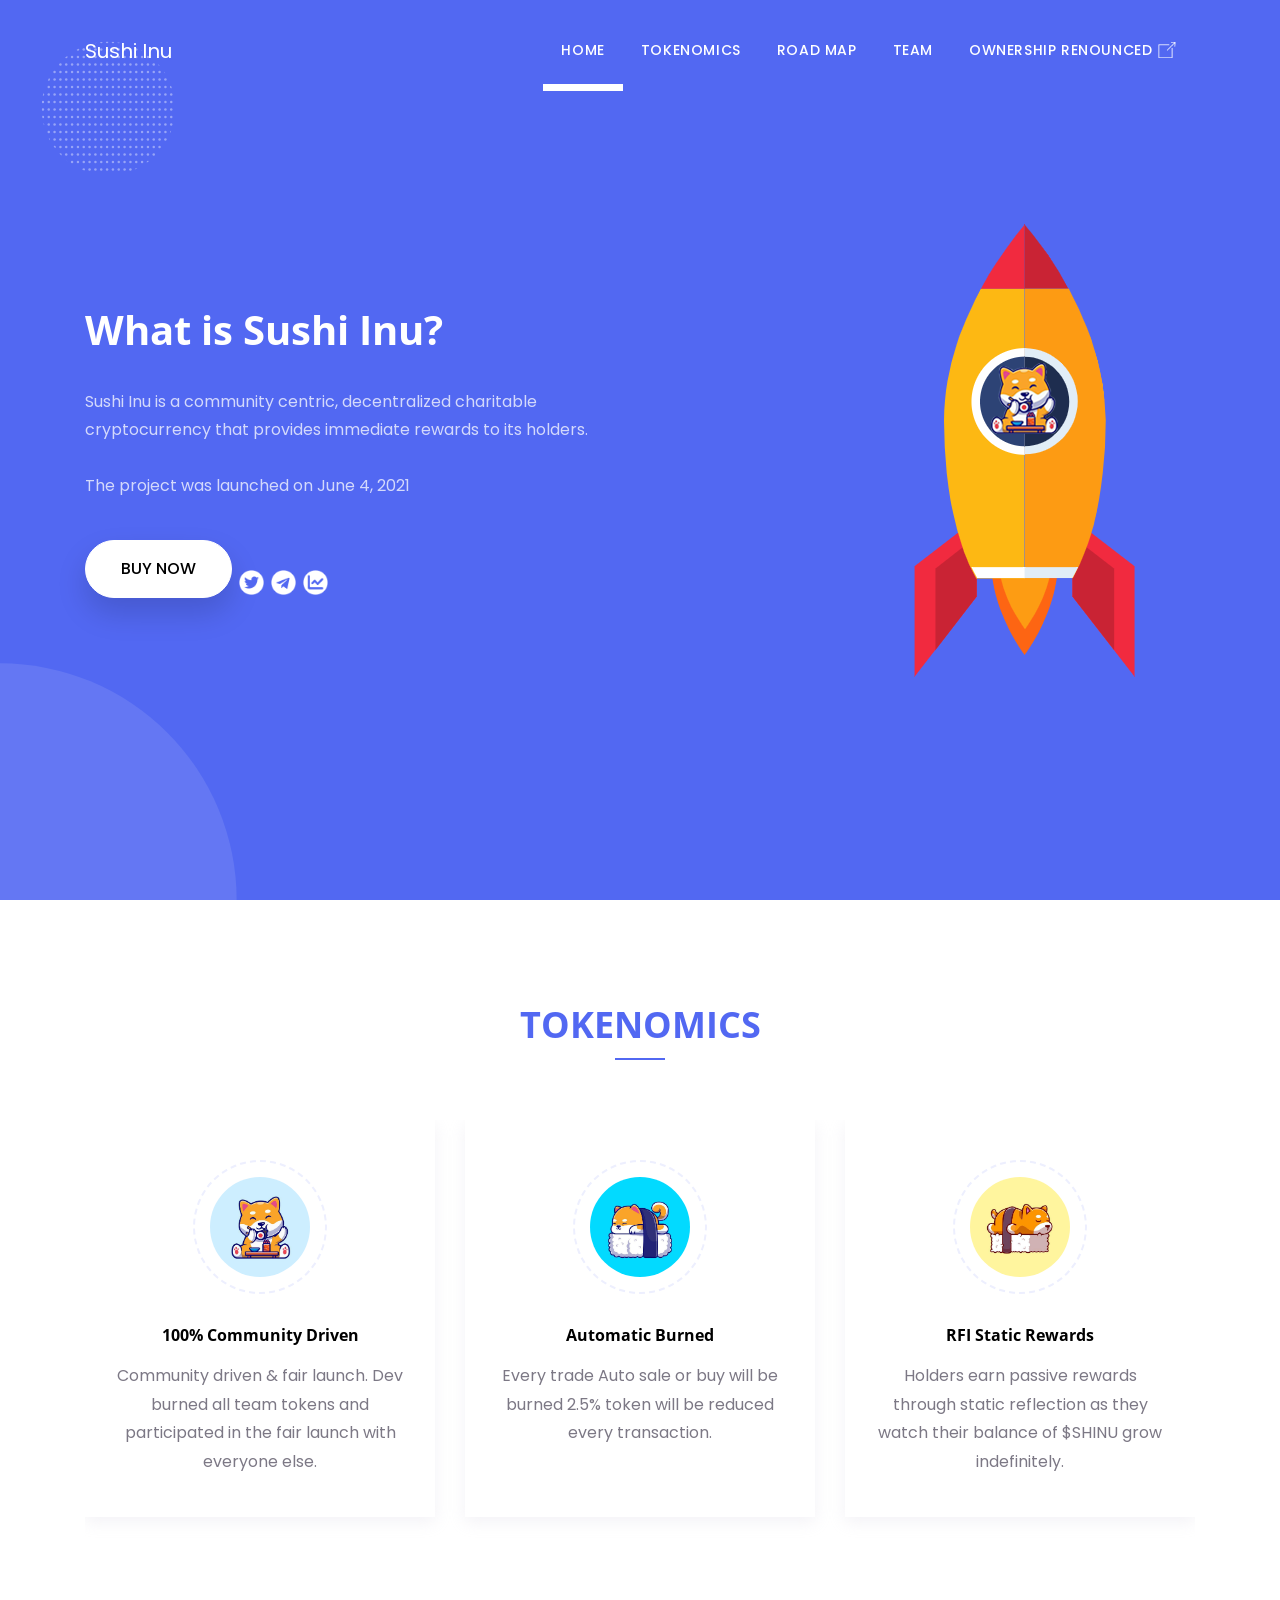
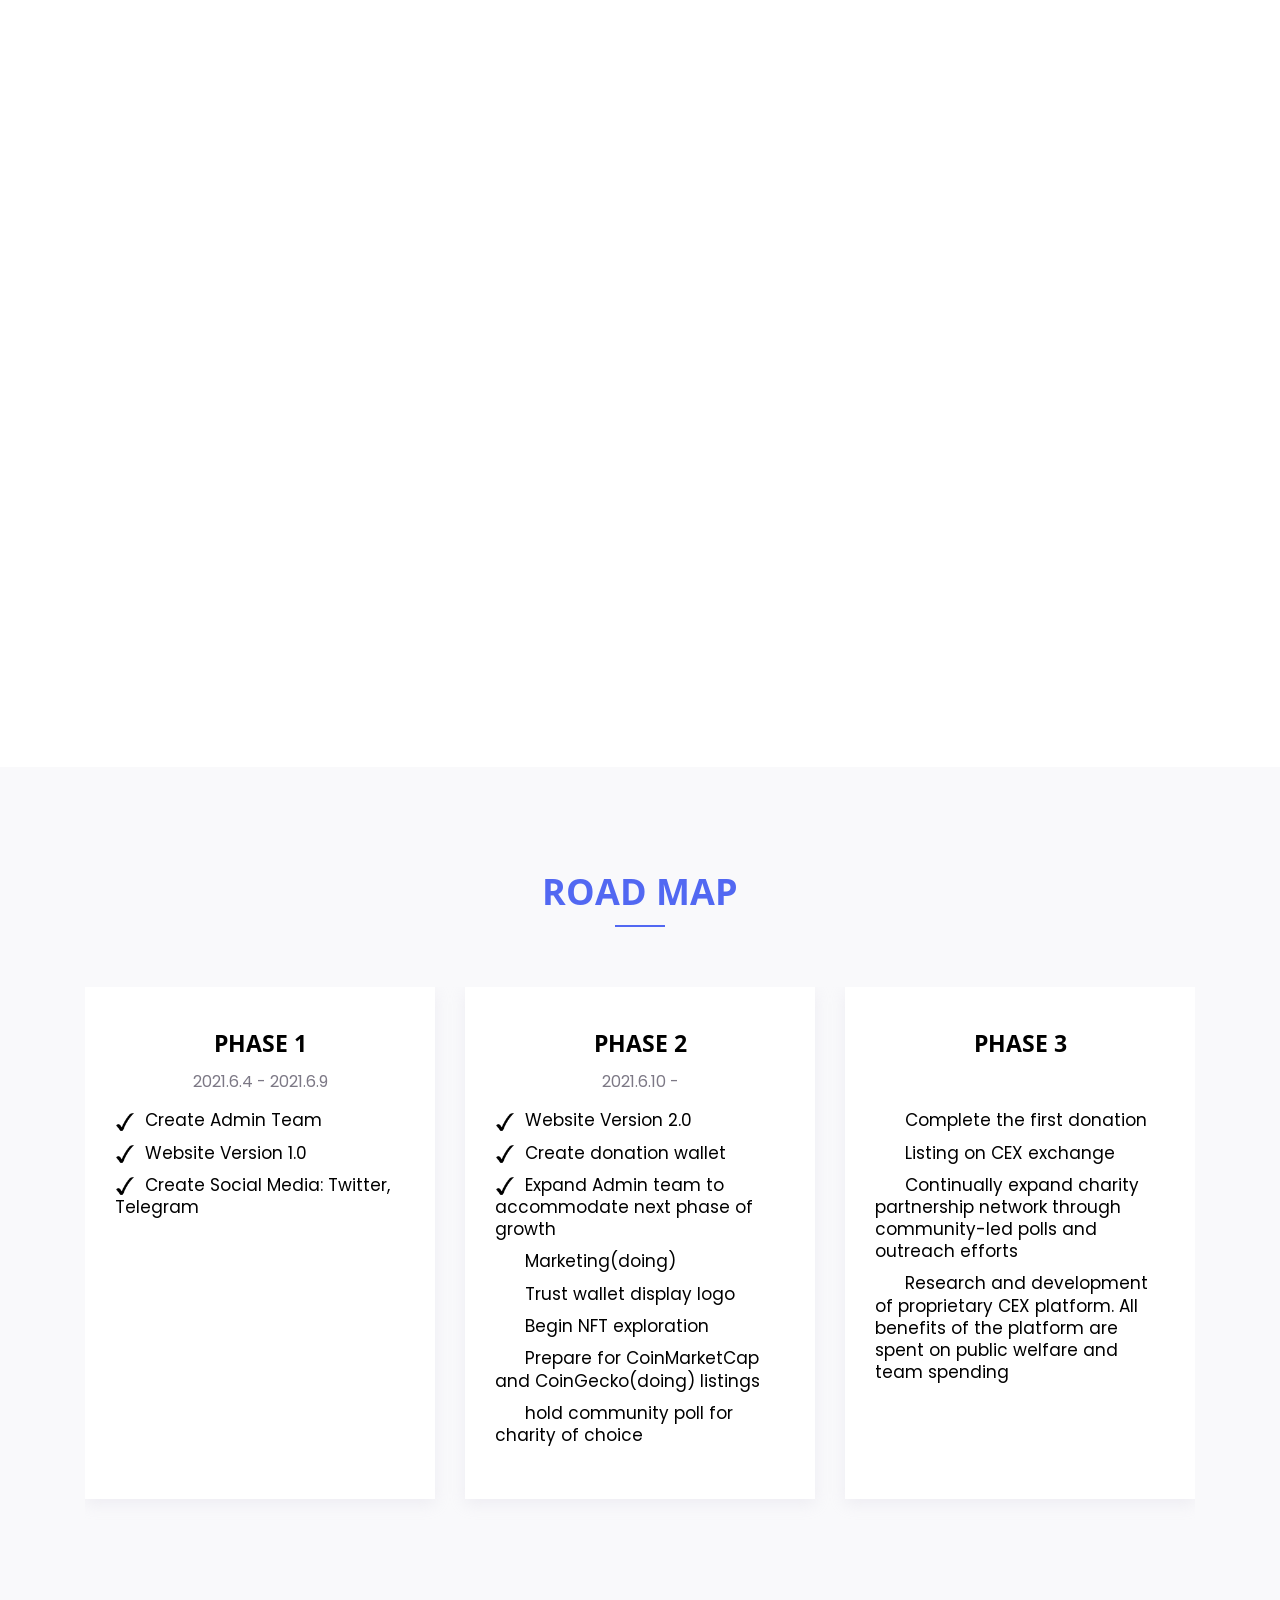
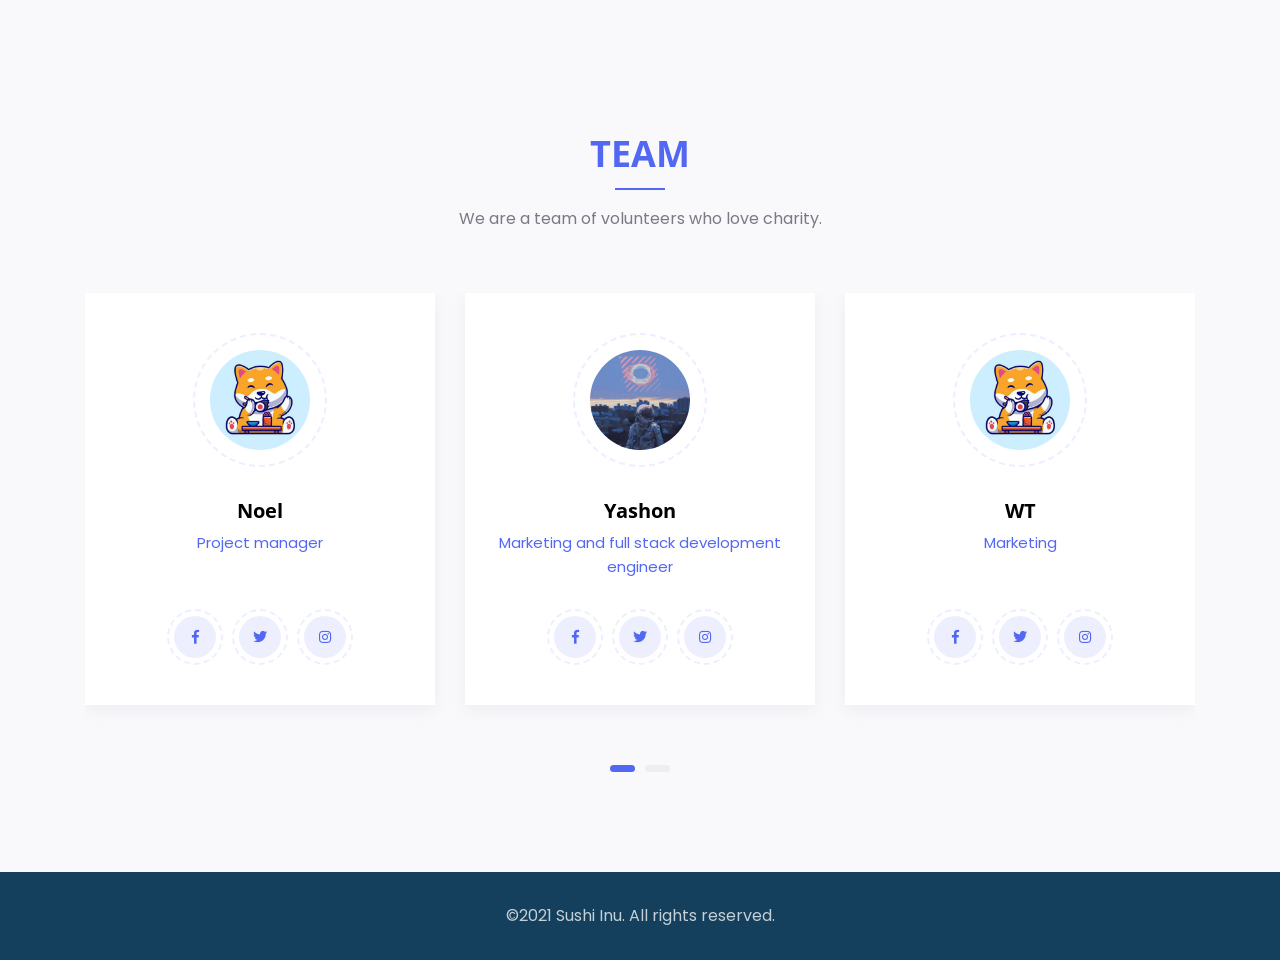
==== commit 80336bc5: "Update index.html" ====
--- a/index.html
+++ b/index.html
@@ -392,13 +392,14 @@
 					<div class="item">
 						<div class="team-item">
 							<div class="img">
-								<img src="static/picture/DELVIN-avatar.jpg" style="width:100px;height:100px;border-radius:100px;" alt="Team image" title="Team image">
+								<img src="static/picture/Noel-avatar.jpg" style="width:100px;height:100px;border-radius:100px;" alt="Team image" title="Team image">
 							</div>
 							<div class="body">
 								<h6>
 									WT
 								</h6>
 								<span>Marketing</span>
+								<br/><br/>
 							</div>
 							<ul class="social">
 								<li>
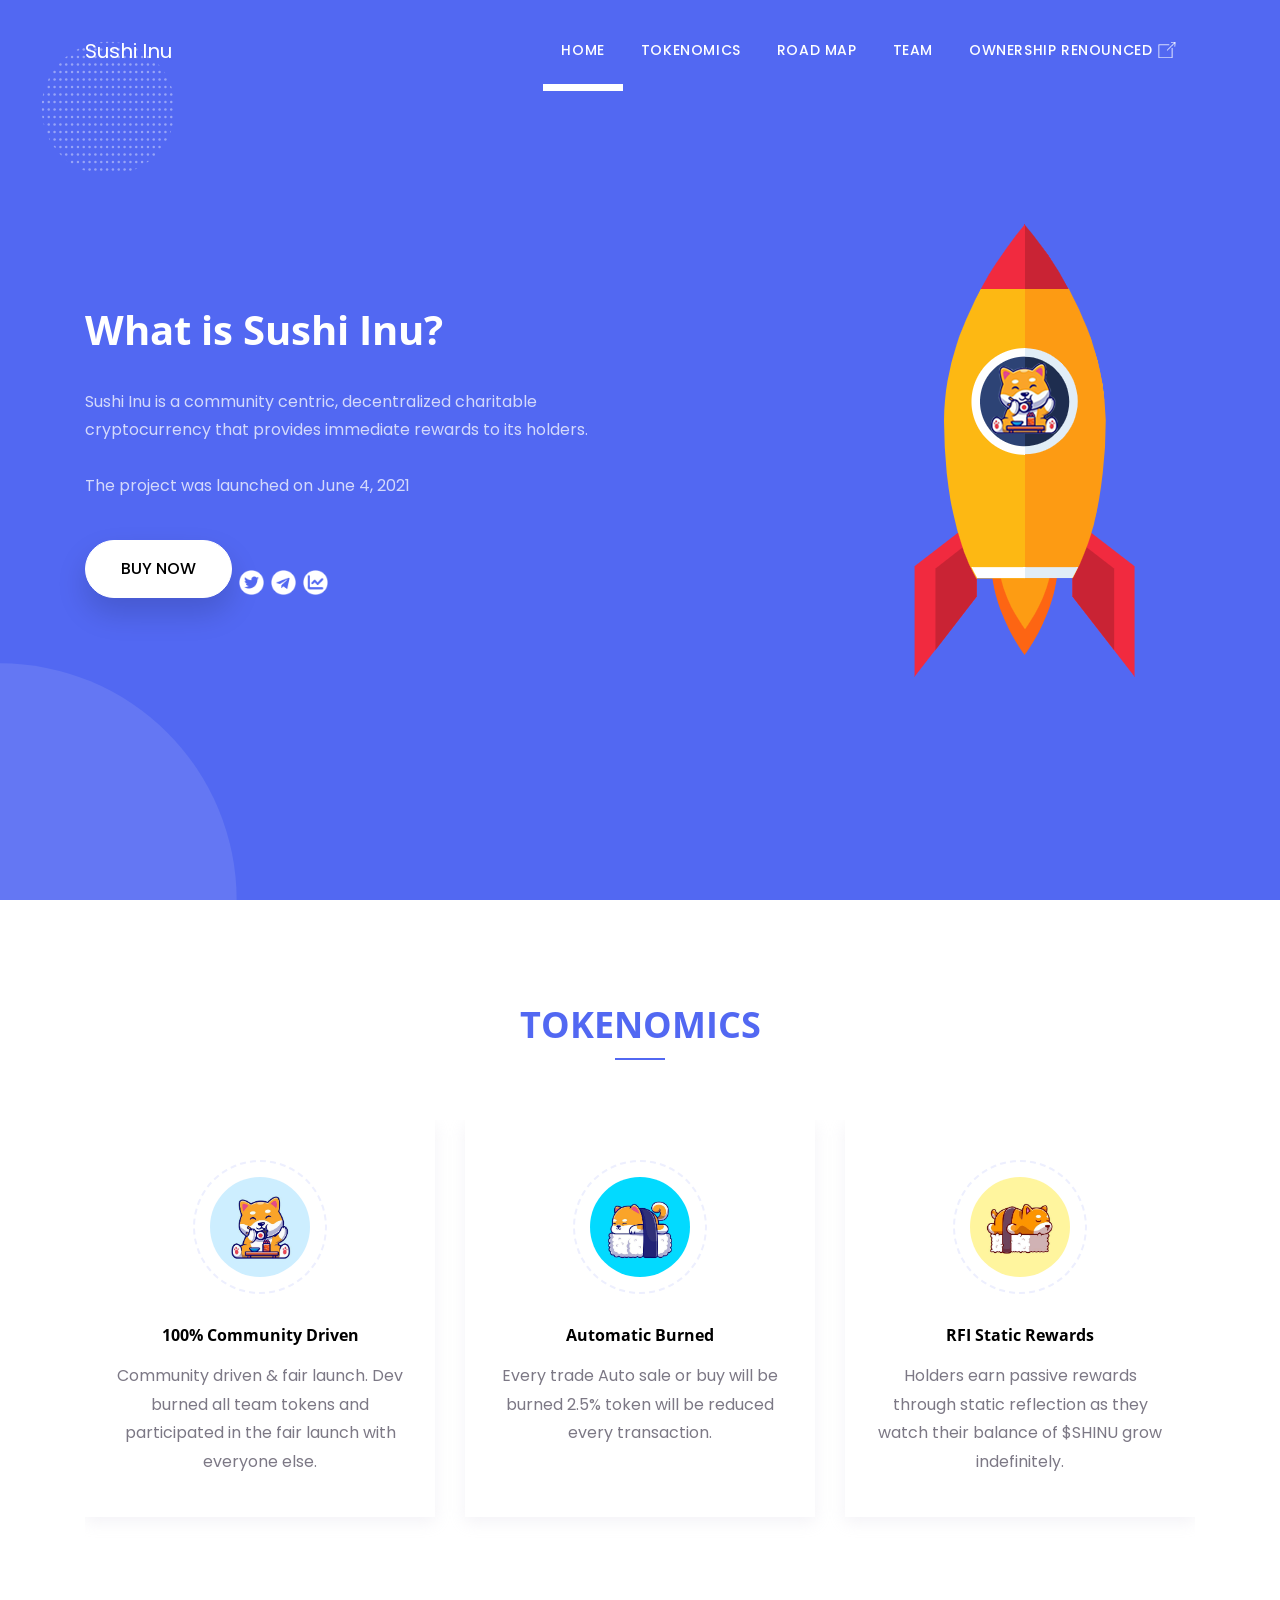
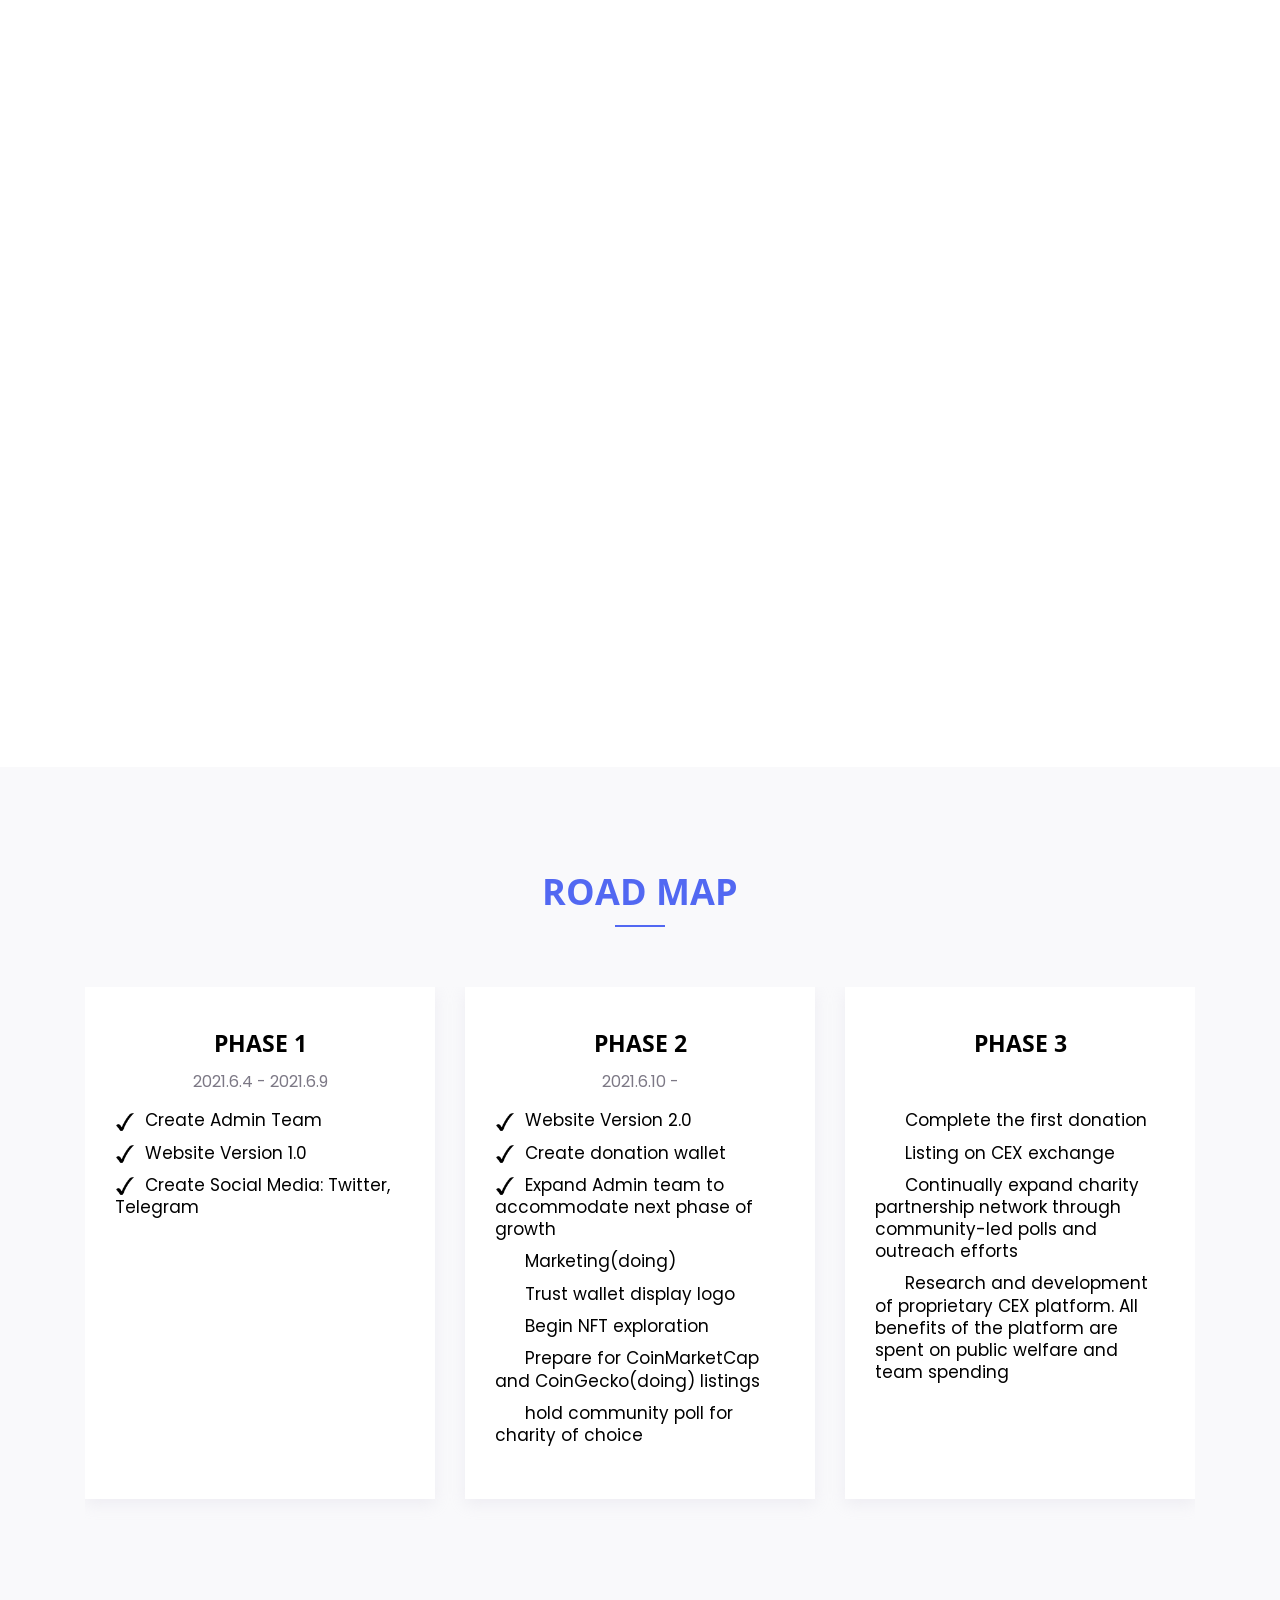
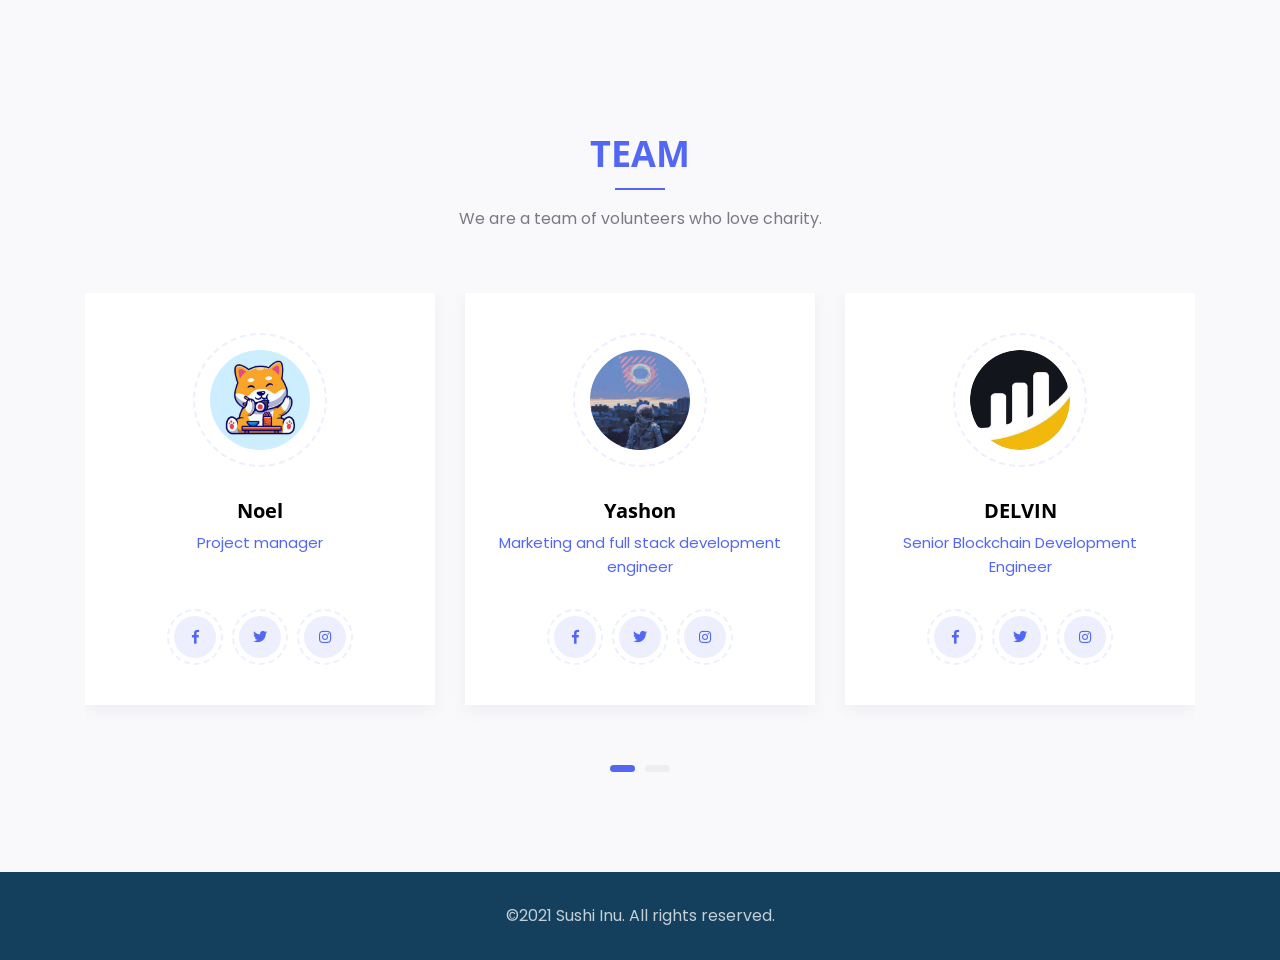
==== commit 04ea2681: "Update index.html" ====
--- a/index.html
+++ b/index.html
@@ -392,38 +392,6 @@
 					<div class="item">
 						<div class="team-item">
 							<div class="img">
-								<img src="static/picture/Noel-avatar.jpg" style="width:100px;height:100px;border-radius:100px;" alt="Team image" title="Team image">
-							</div>
-							<div class="body">
-								<h6>
-									WT
-								</h6>
-								<span>Marketing</span>
-								<br/><br/>
-							</div>
-							<ul class="social">
-								<li>
-									<a href="#team">
-										<i class="fab fa-facebook-f"></i>
-									</a>
-								</li>
-								<li>
-									<a href="#team">
-										<i class="fab fa-twitter"></i>
-									</a>
-								</li>
-								<li>
-									<a href="#team">
-										<i class="fab fa-instagram"></i>
-									</a>
-								</li>
-							</ul>
-						</div>
-					</div>
-					
-					<div class="item">
-						<div class="team-item">
-							<div class="img">
 								<img src="static/picture/DELVIN-avatar.jpg" style="width:100px;height:100px;border-radius:100px;" alt="Team image" title="Team image">
 							</div>
 							<div class="body">
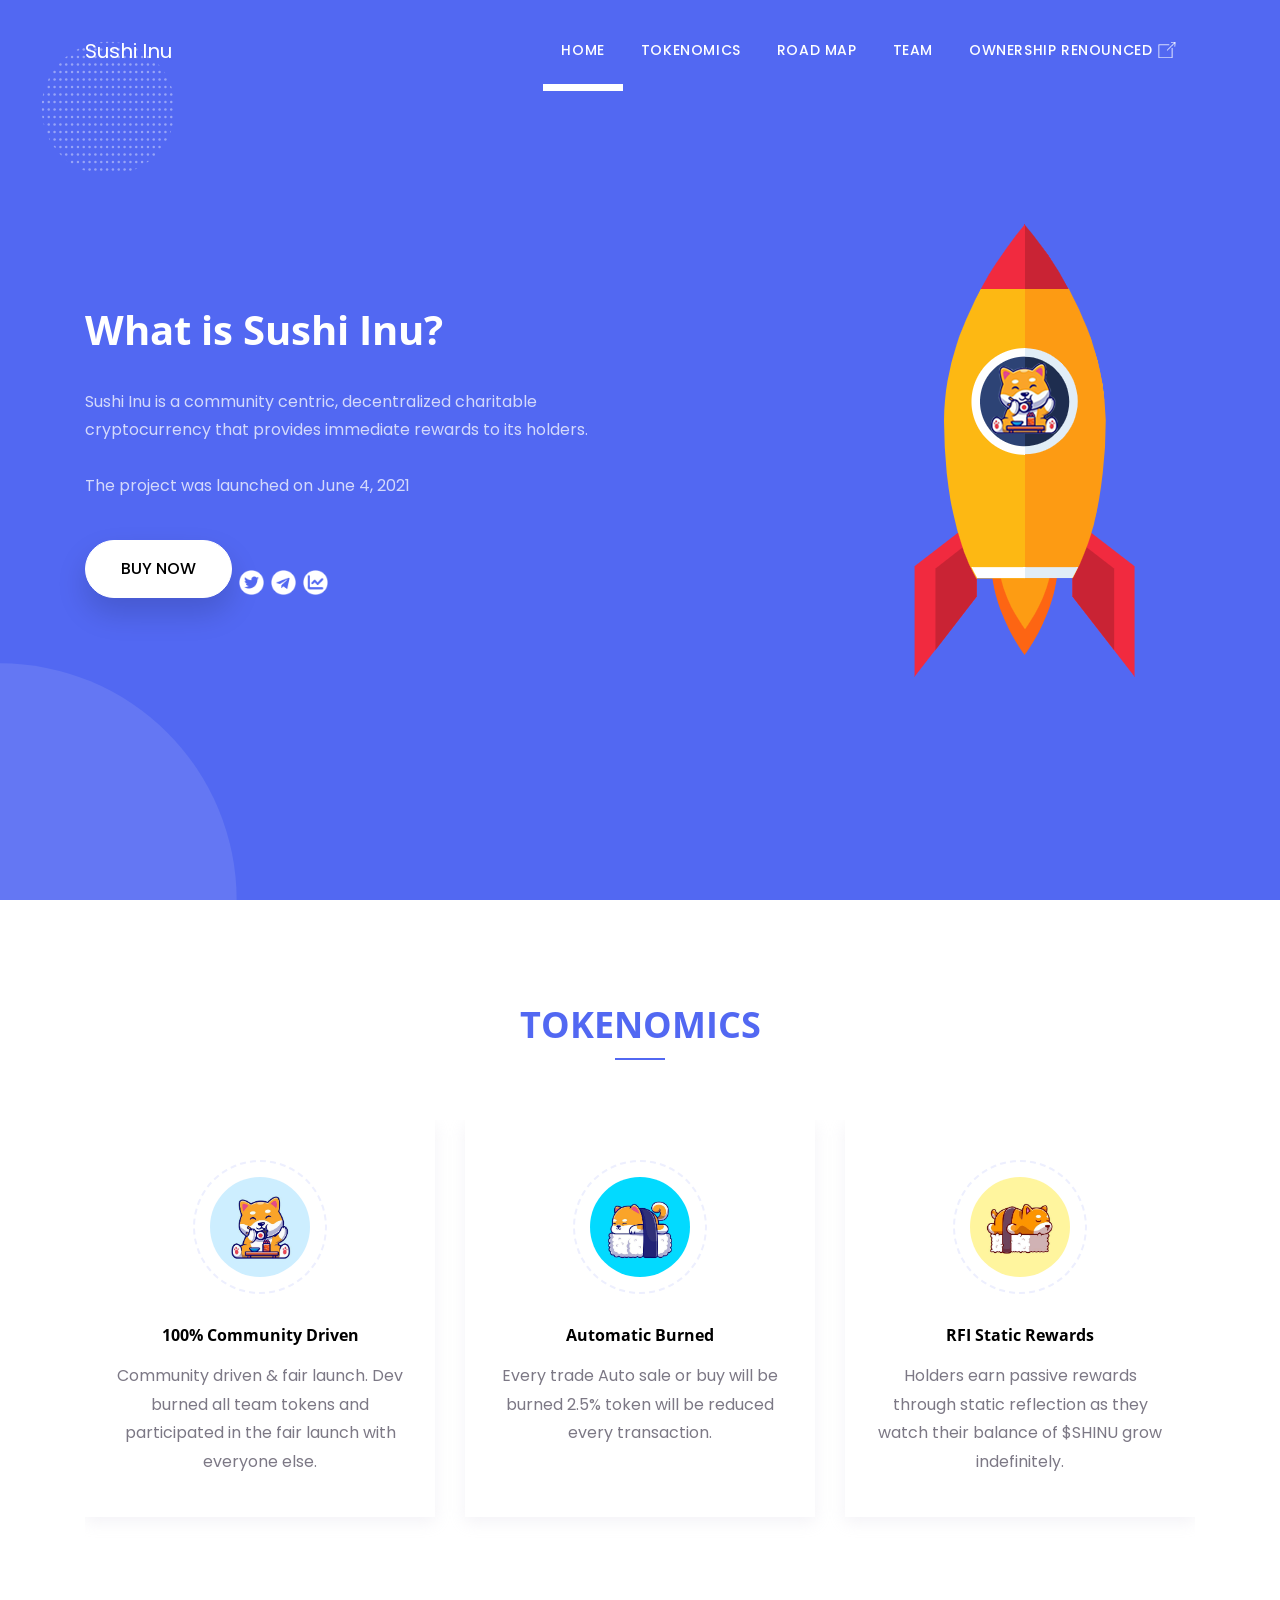
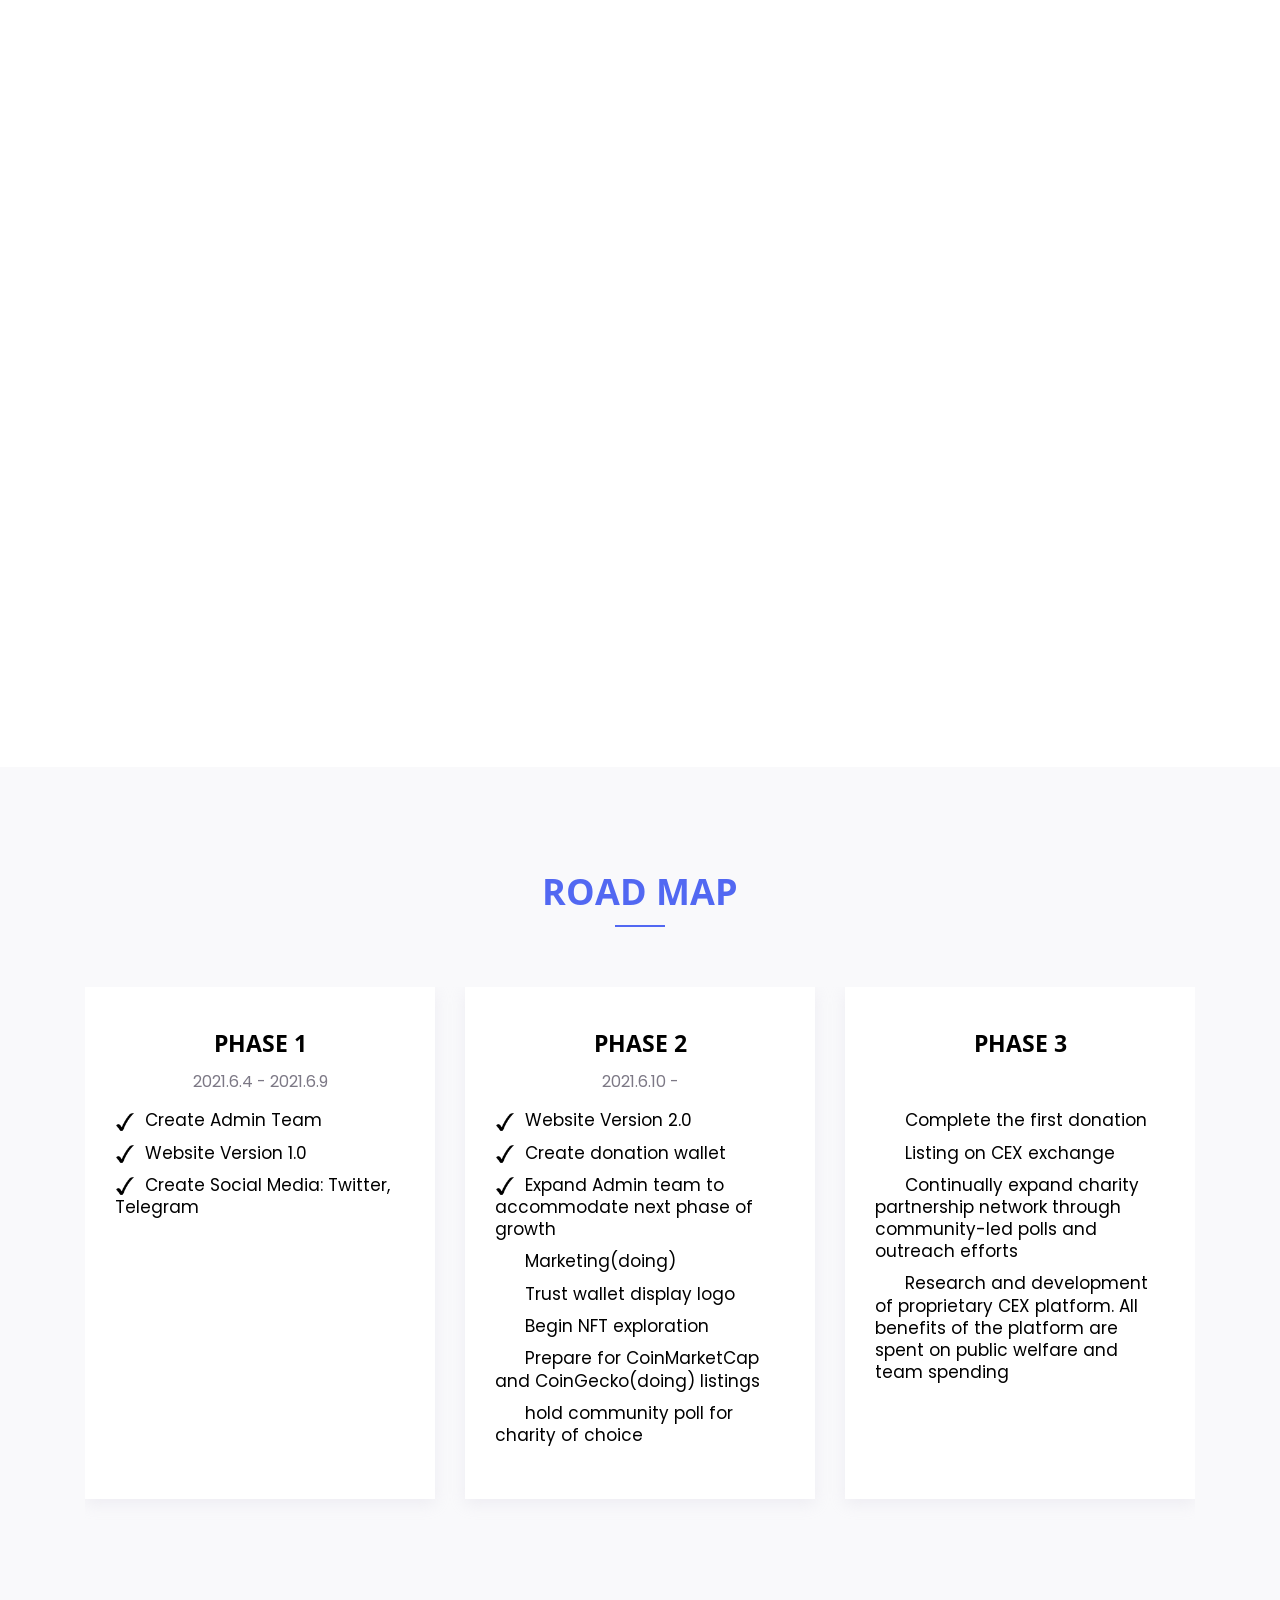
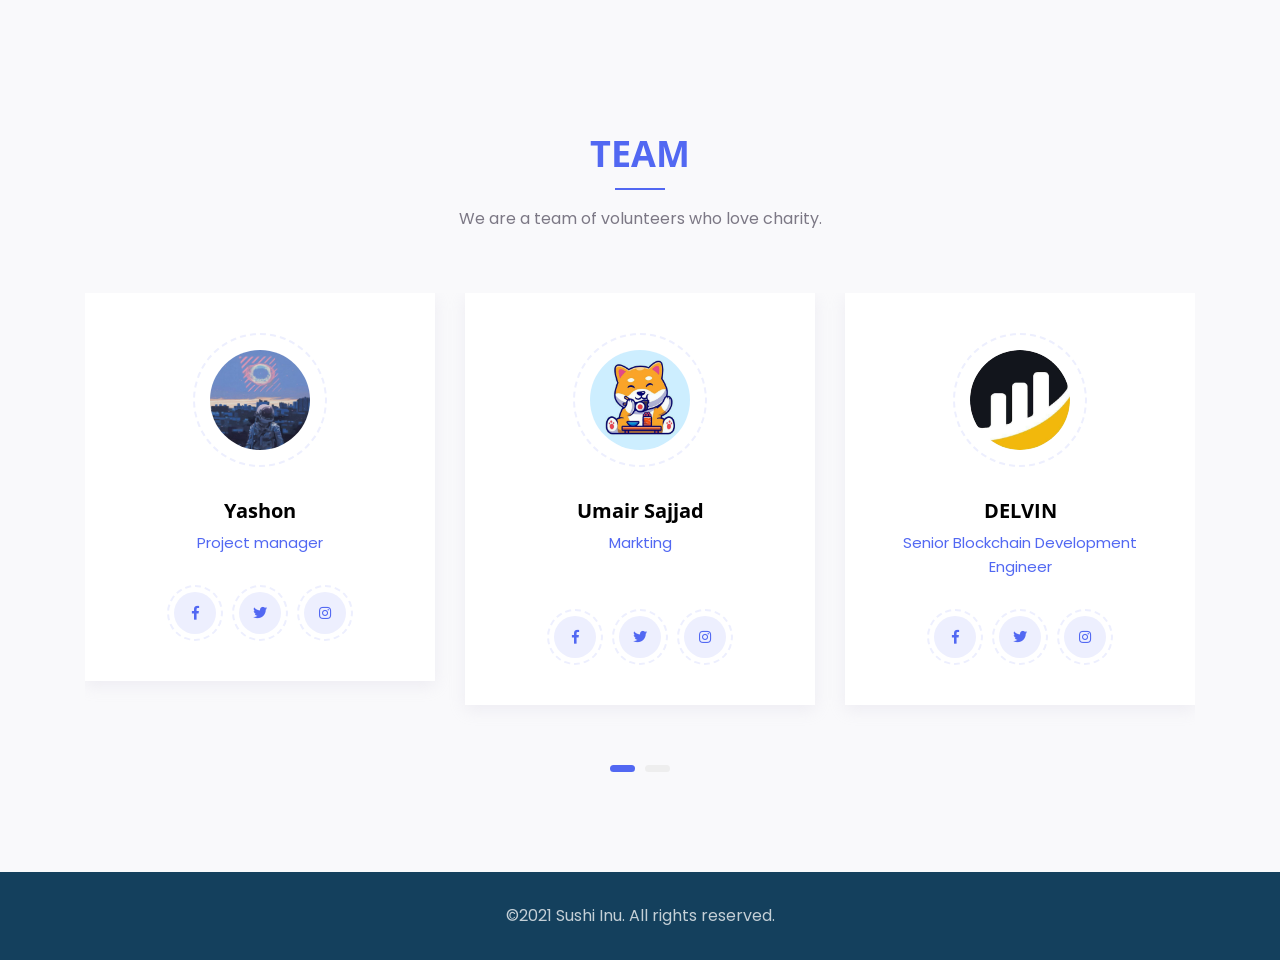
==== commit f75c8240: "Update index.html" ====
--- a/index.html
+++ b/index.html
@@ -326,6 +326,102 @@
 					</div>
 				</div>
 				<div class="our-team-carousel owl-carousel owl-theme">
+					
+					
+					<div class="item">
+						<div class="team-item">
+							<div class="img">
+								<img src="static/picture/Yashon-avatar.jpg" style="width:100px;height:100px;border-radius:100px;" alt="Team image" title="Team image">
+							</div>
+							<div class="body">
+								<h6>
+									Yashon
+								</h6>
+								<span>Project manager</span>
+							</div>
+							<ul class="social">
+								<li>
+									<a href="#team">
+										<i class="fab fa-facebook-f"></i>
+									</a>
+								</li>
+								<li>
+									<a target="_blank" href="https://twitter.com/zyxbpb">
+										<i class="fab fa-twitter"></i>
+									</a>
+								</li>
+								<li>
+									<a href="#team">
+										<i class="fab fa-instagram"></i>
+									</a>
+								</li>
+							</ul>
+						</div>
+					</div>
+					
+					<div class="item">
+						<div class="team-item">
+							<div class="img">
+								<img src="static/picture/Noel-avatar.jpg" style="width:100px;height:100px;border-radius:100px;" alt="Team image" title="Team image">
+							</div>
+							<div class="body">
+								<h6>
+									Umair Sajjad
+								</h6>
+								<span>Markting</span>
+								<br/><br/>
+							</div>
+							<ul class="social">
+								<li>
+									<a href="#team">
+										<i class="fab fa-facebook-f"></i>
+									</a>
+								</li>
+								<li>
+									<a href="#team">
+										<i class="fab fa-twitter"></i>
+									</a>
+								</li>
+								<li>
+									<a href="#team">
+										<i class="fab fa-instagram"></i>
+									</a>
+								</li>
+							</ul>
+						</div>
+					</div>
+					
+					<div class="item">
+						<div class="team-item">
+							<div class="img">
+								<img src="static/picture/DELVIN-avatar.jpg" style="width:100px;height:100px;border-radius:100px;" alt="Team image" title="Team image">
+							</div>
+							<div class="body">
+								<h6>
+									DELVIN
+								</h6>
+								<span>Senior Blockchain Development Engineer</span>
+							</div>
+							<ul class="social">
+								<li>
+									<a href="#team">
+										<i class="fab fa-facebook-f"></i>
+									</a>
+								</li>
+								<li>
+									<a href="#team">
+										<i class="fab fa-twitter"></i>
+									</a>
+								</li>
+								<li>
+									<a href="#team">
+										<i class="fab fa-instagram"></i>
+									</a>
+								</li>
+							</ul>
+						</div>
+					</div>
+					
 					<div class="item">
 						<div class="team-item">
 							<div class="img">
@@ -337,68 +433,6 @@
 								</h6>
 								<span>Project manager</span>
 								<br/><br/>
-							</div>
-							<ul class="social">
-								<li>
-									<a href="#team">
-										<i class="fab fa-facebook-f"></i>
-									</a>
-								</li>
-								<li>
-									<a href="#team">
-										<i class="fab fa-twitter"></i>
-									</a>
-								</li>
-								<li>
-									<a href="#team">
-										<i class="fab fa-instagram"></i>
-									</a>
-								</li>
-							</ul>
-						</div>
-					</div>
-					
-					<div class="item">
-						<div class="team-item">
-							<div class="img">
-								<img src="static/picture/Yashon-avatar.jpg" style="width:100px;height:100px;border-radius:100px;" alt="Team image" title="Team image">
-							</div>
-							<div class="body">
-								<h6>
-									Yashon
-								</h6>
-								<span>Marketing and full stack development engineer</span>
-							</div>
-							<ul class="social">
-								<li>
-									<a href="#team">
-										<i class="fab fa-facebook-f"></i>
-									</a>
-								</li>
-								<li>
-									<a target="_blank" href="https://twitter.com/zyxbpb">
-										<i class="fab fa-twitter"></i>
-									</a>
-								</li>
-								<li>
-									<a href="#team">
-										<i class="fab fa-instagram"></i>
-									</a>
-								</li>
-							</ul>
-						</div>
-					</div>
-					
-					<div class="item">
-						<div class="team-item">
-							<div class="img">
-								<img src="static/picture/DELVIN-avatar.jpg" style="width:100px;height:100px;border-radius:100px;" alt="Team image" title="Team image">
-							</div>
-							<div class="body">
-								<h6>
-									DELVIN
-								</h6>
-								<span>Senior Blockchain Development Engineer</span>
 							</div>
 							<ul class="social">
 								<li>
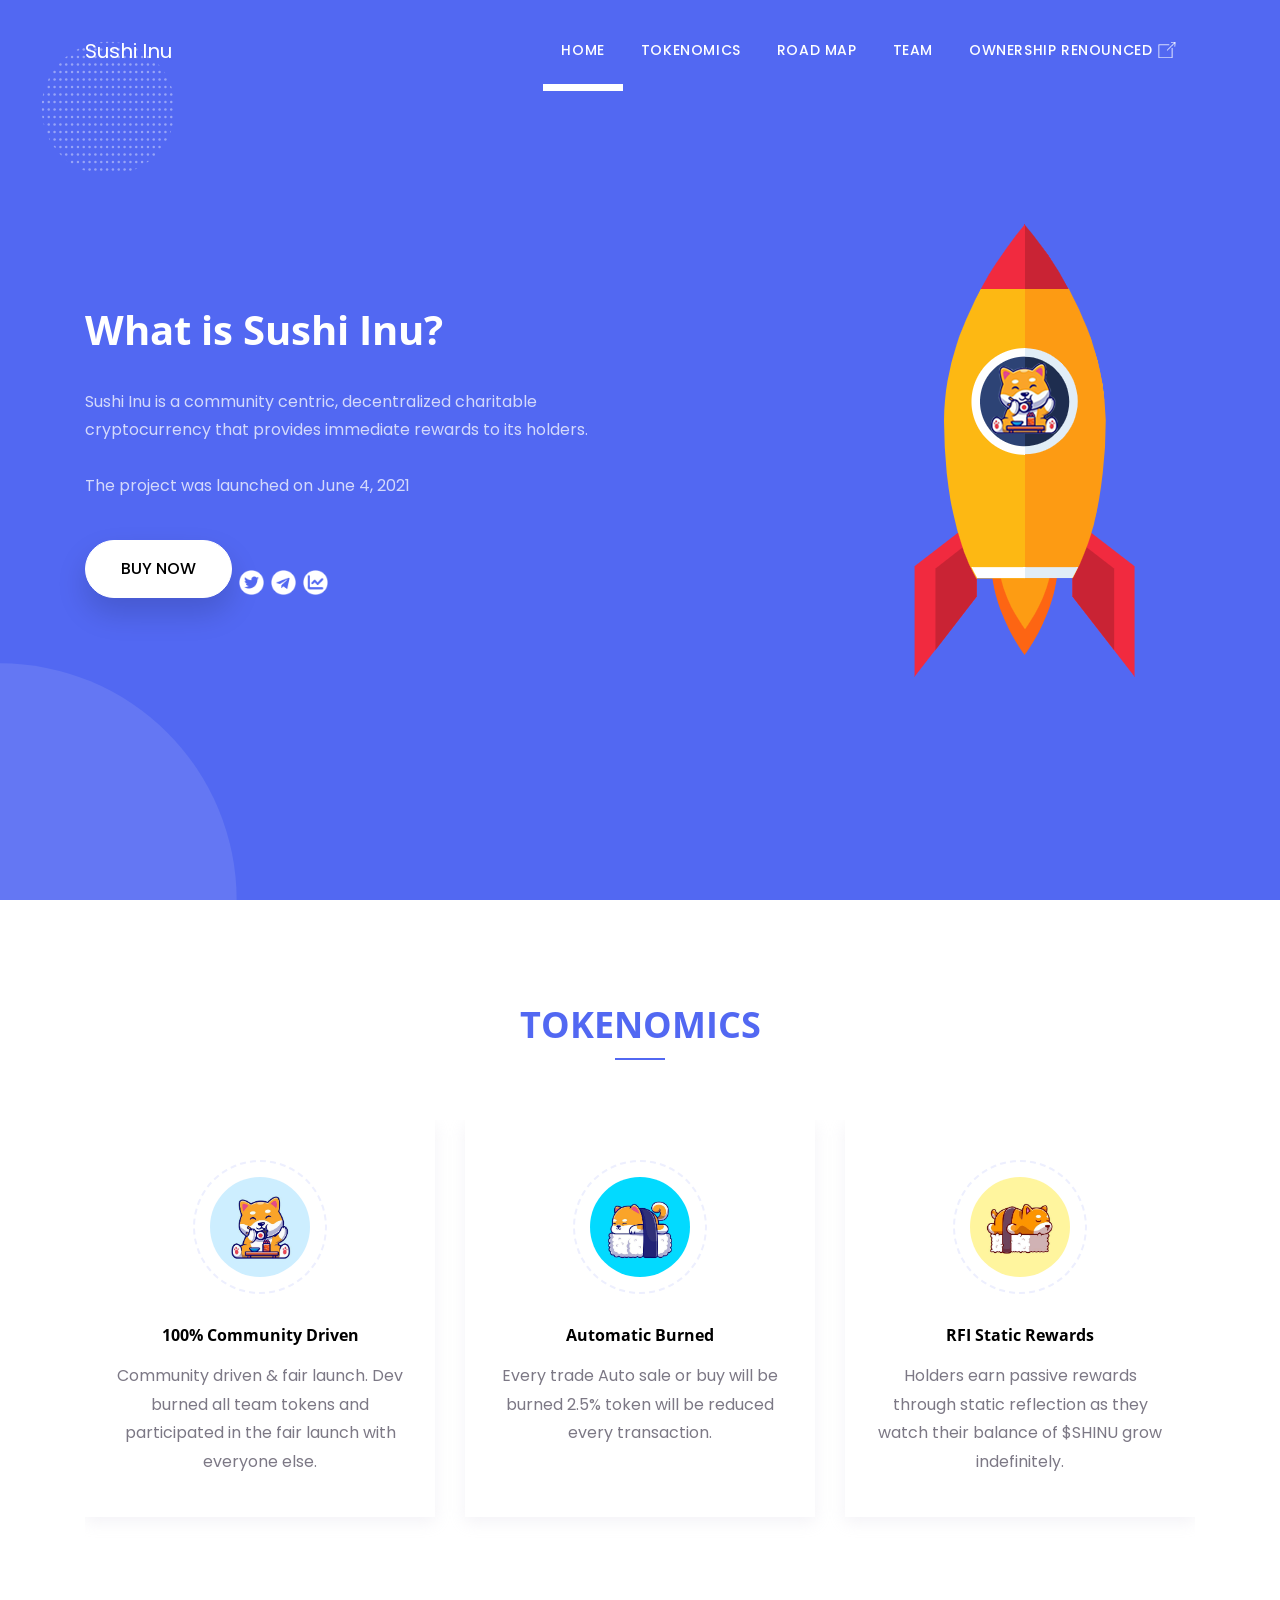
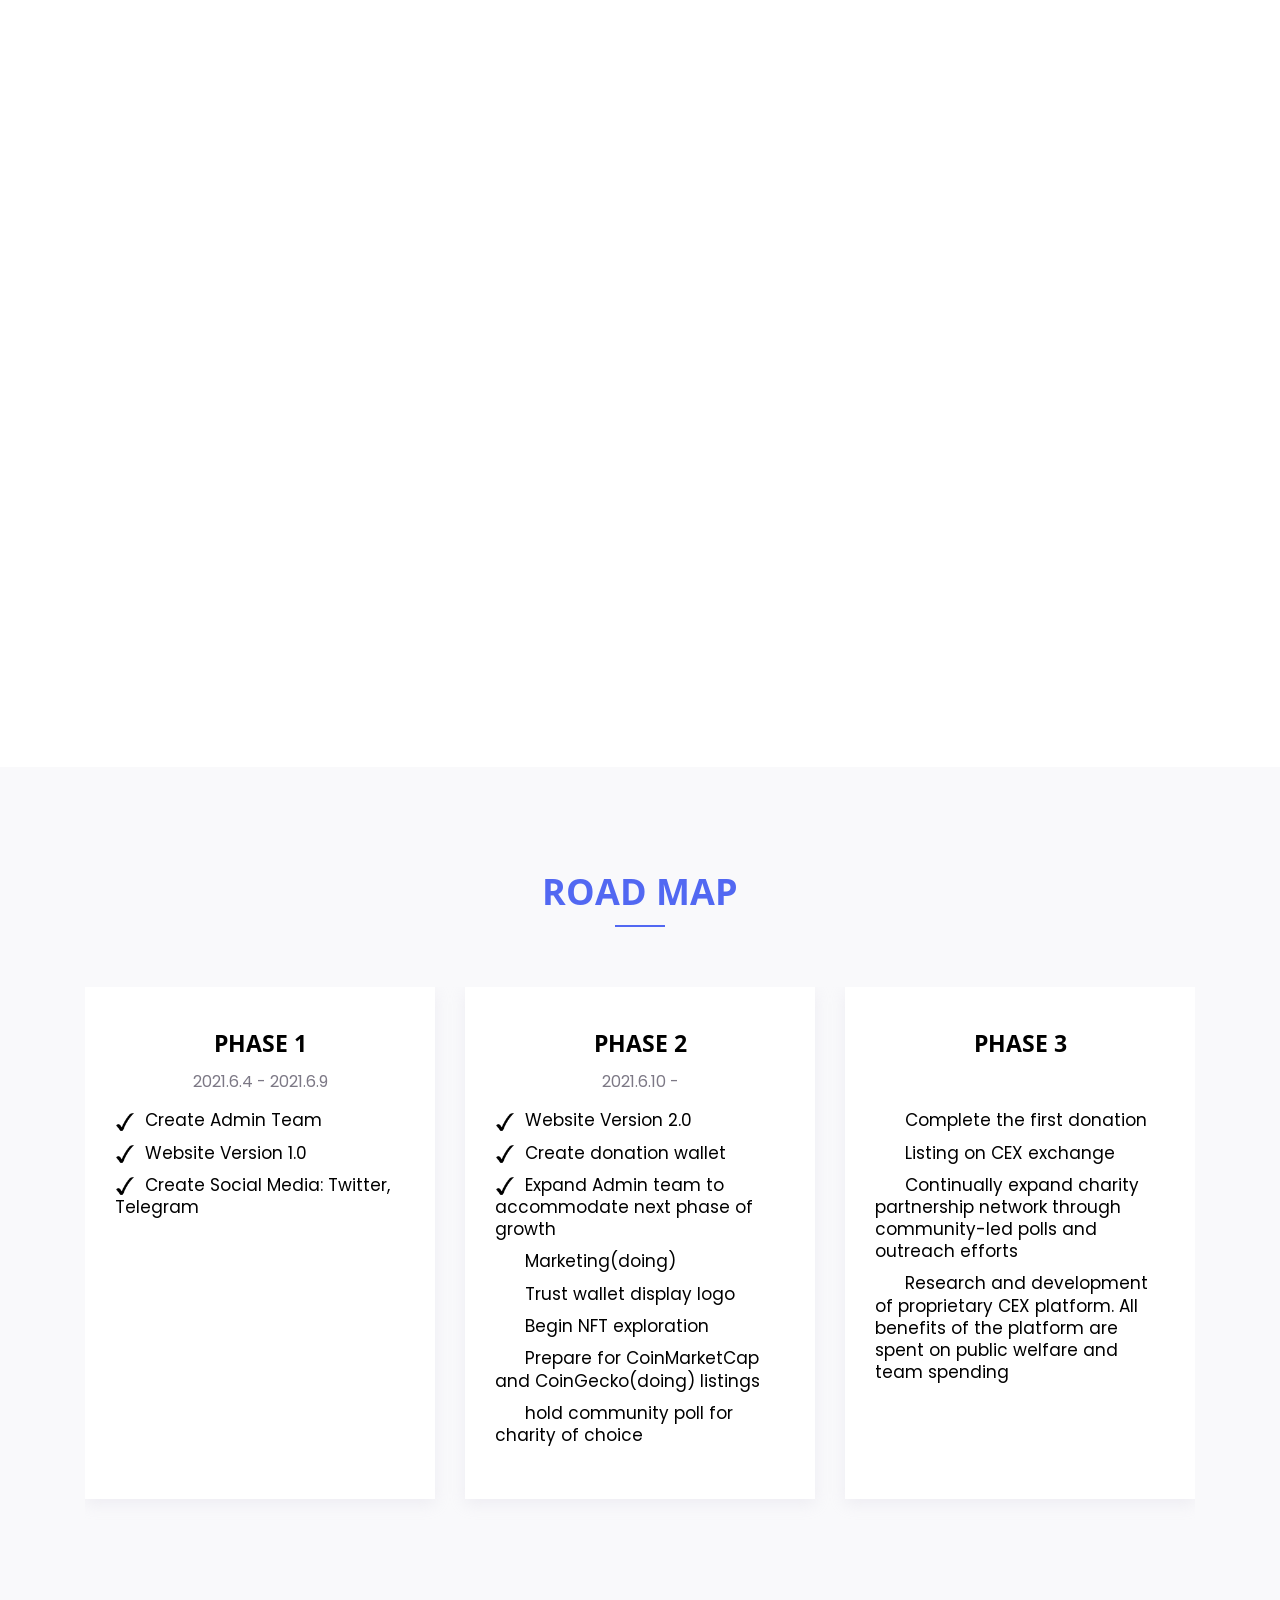
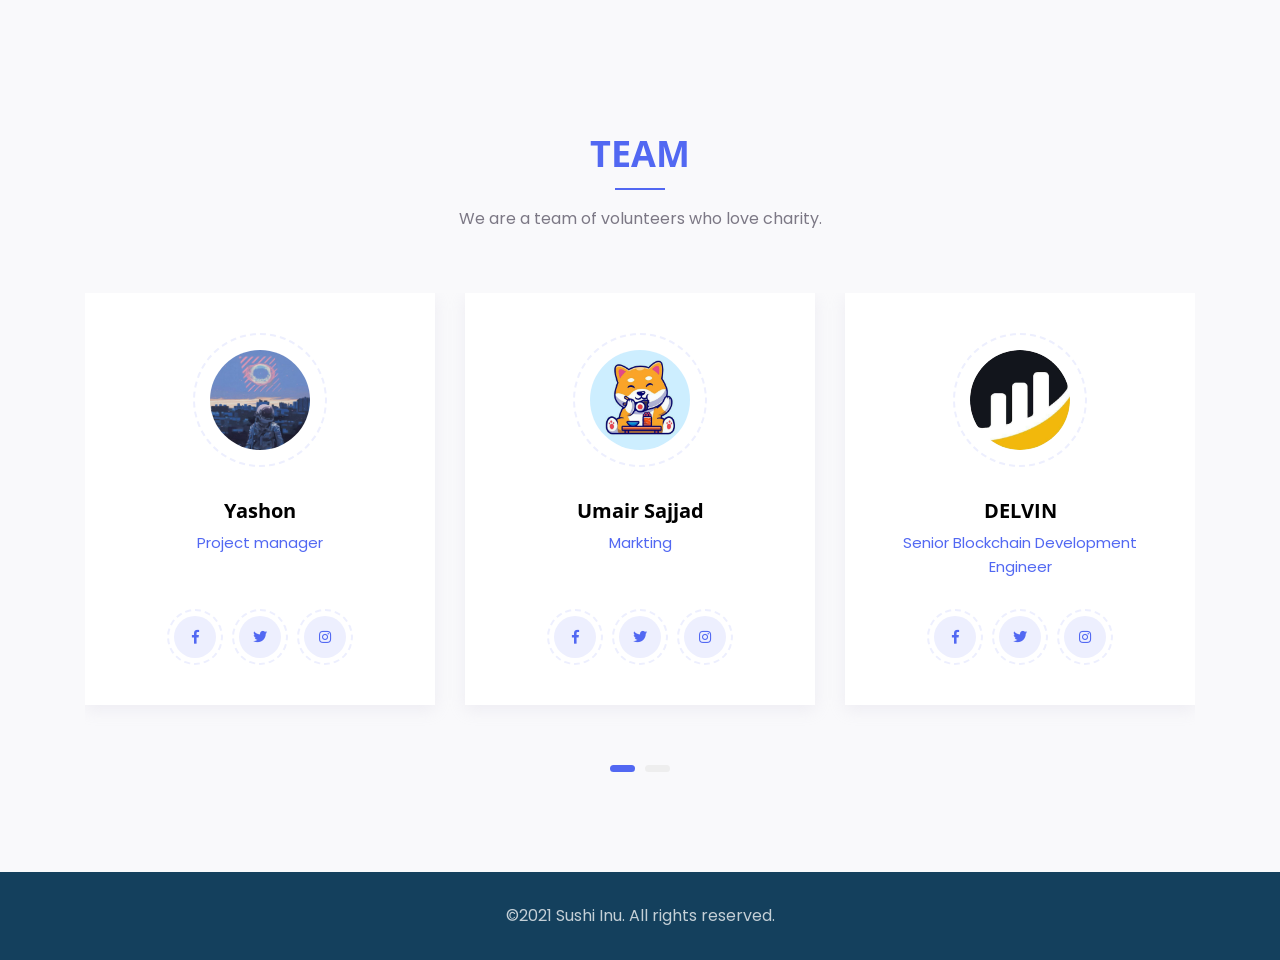
==== commit d78cf88b: "Update index.html" ====
--- a/index.html
+++ b/index.html
@@ -338,6 +338,7 @@
 									Yashon
 								</h6>
 								<span>Project manager</span>
+								<br/><br/>
 							</div>
 							<ul class="social">
 								<li>
@@ -431,7 +432,7 @@
 								<h6>
 									Noel
 								</h6>
-								<span>Project manager</span>
+								<span>Strong Backing</span>
 								<br/><br/>
 							</div>
 							<ul class="social">
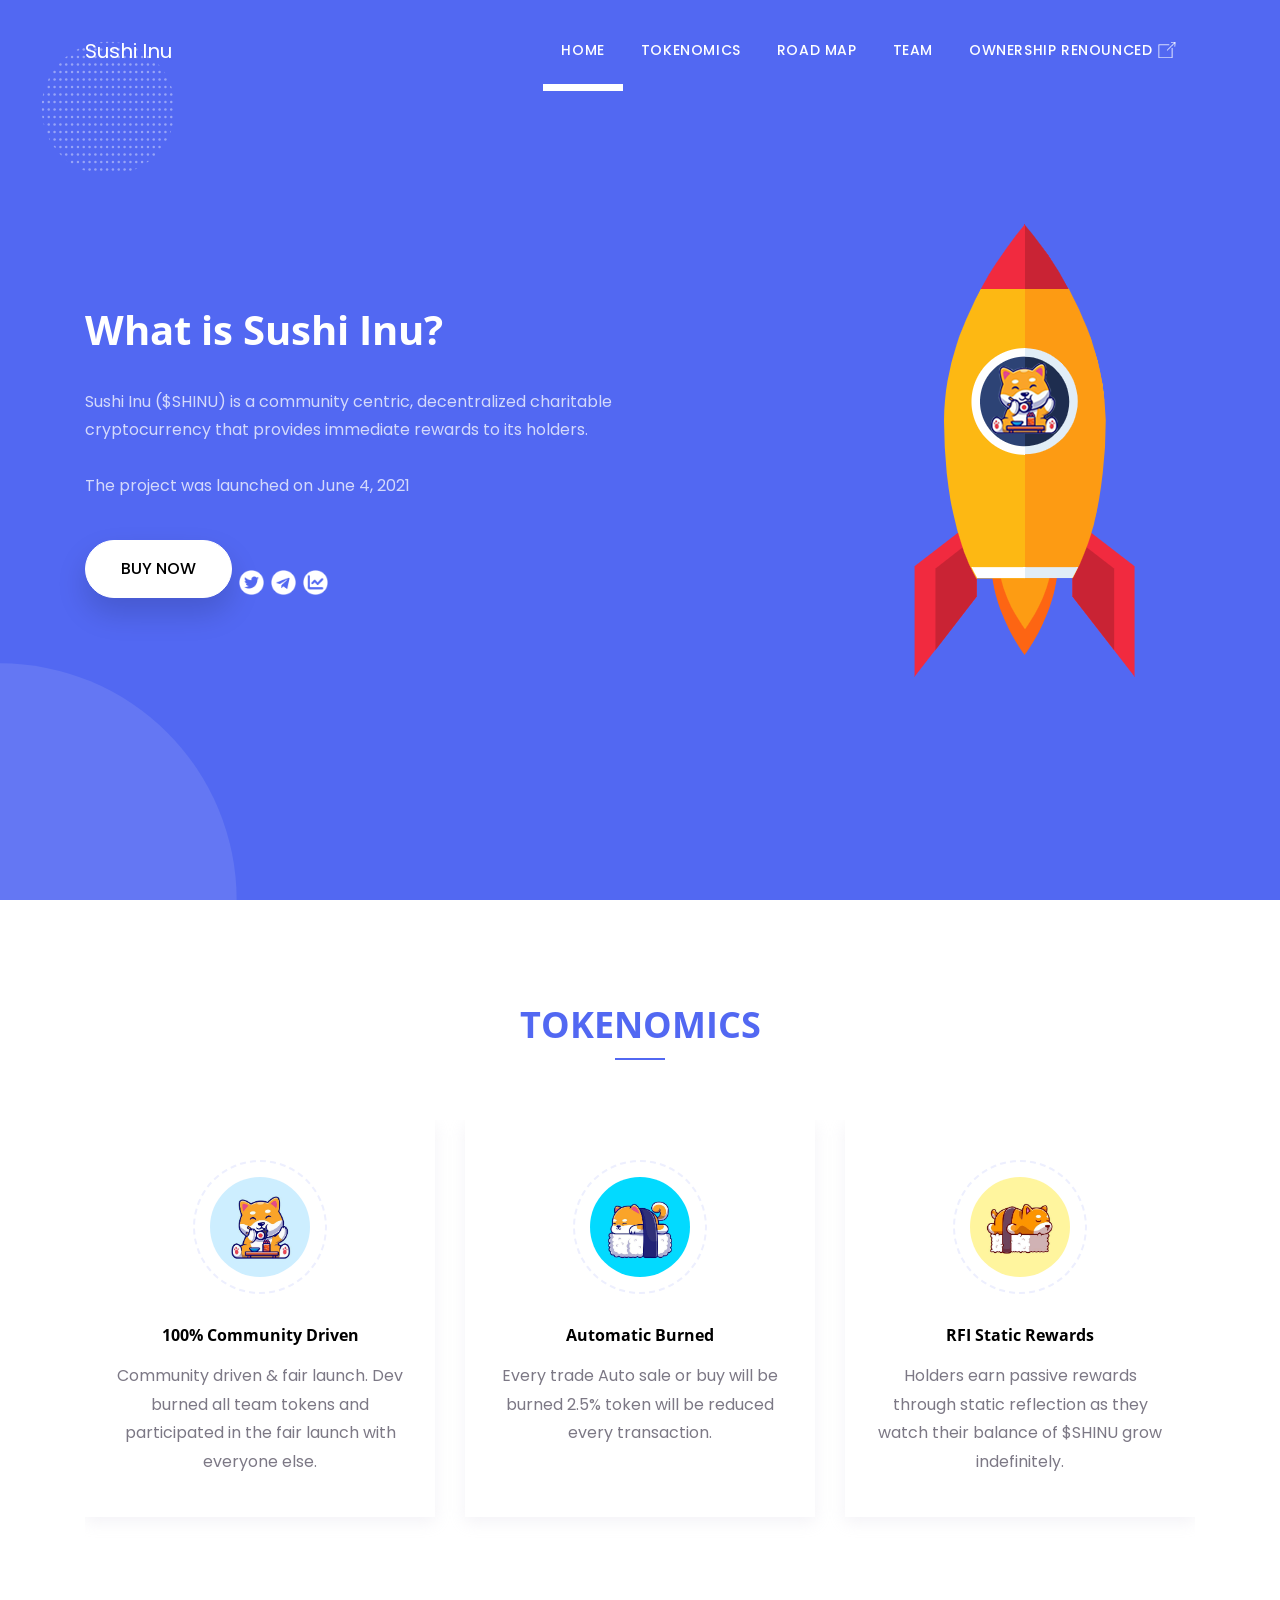
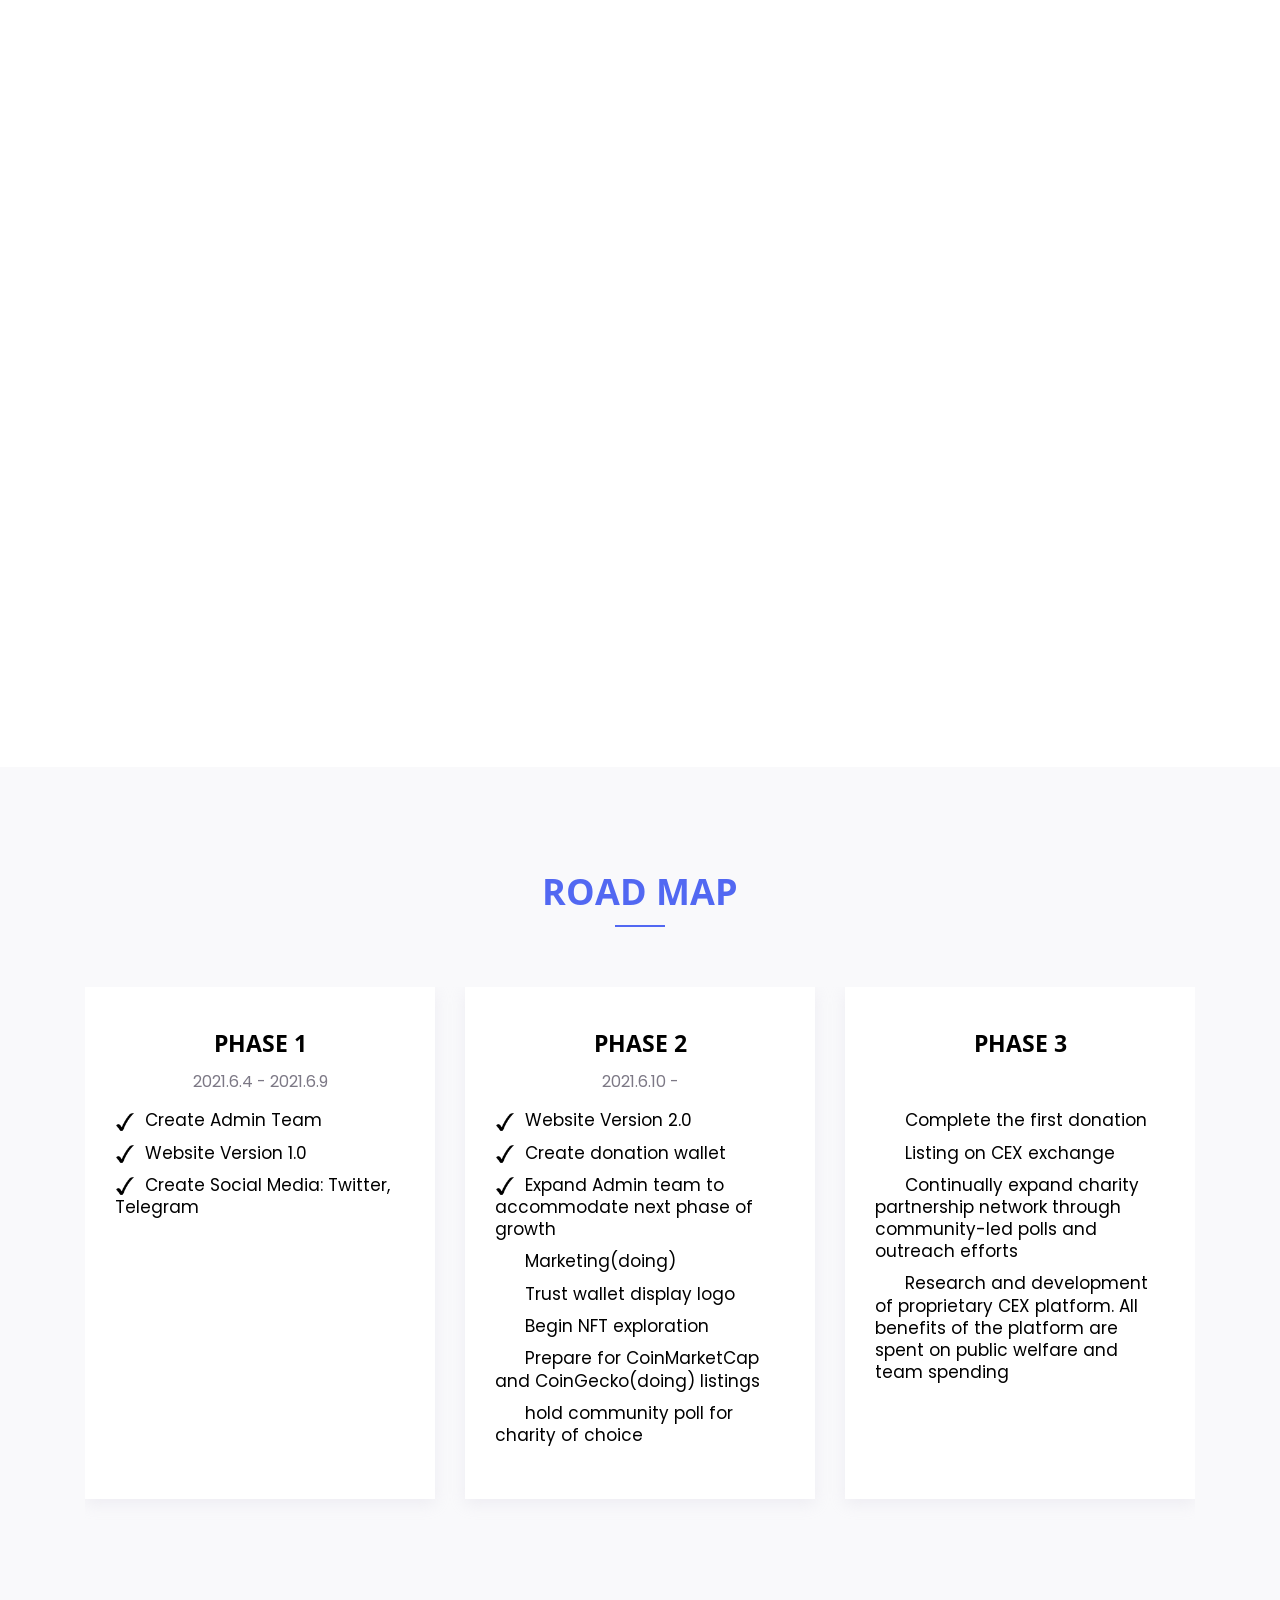
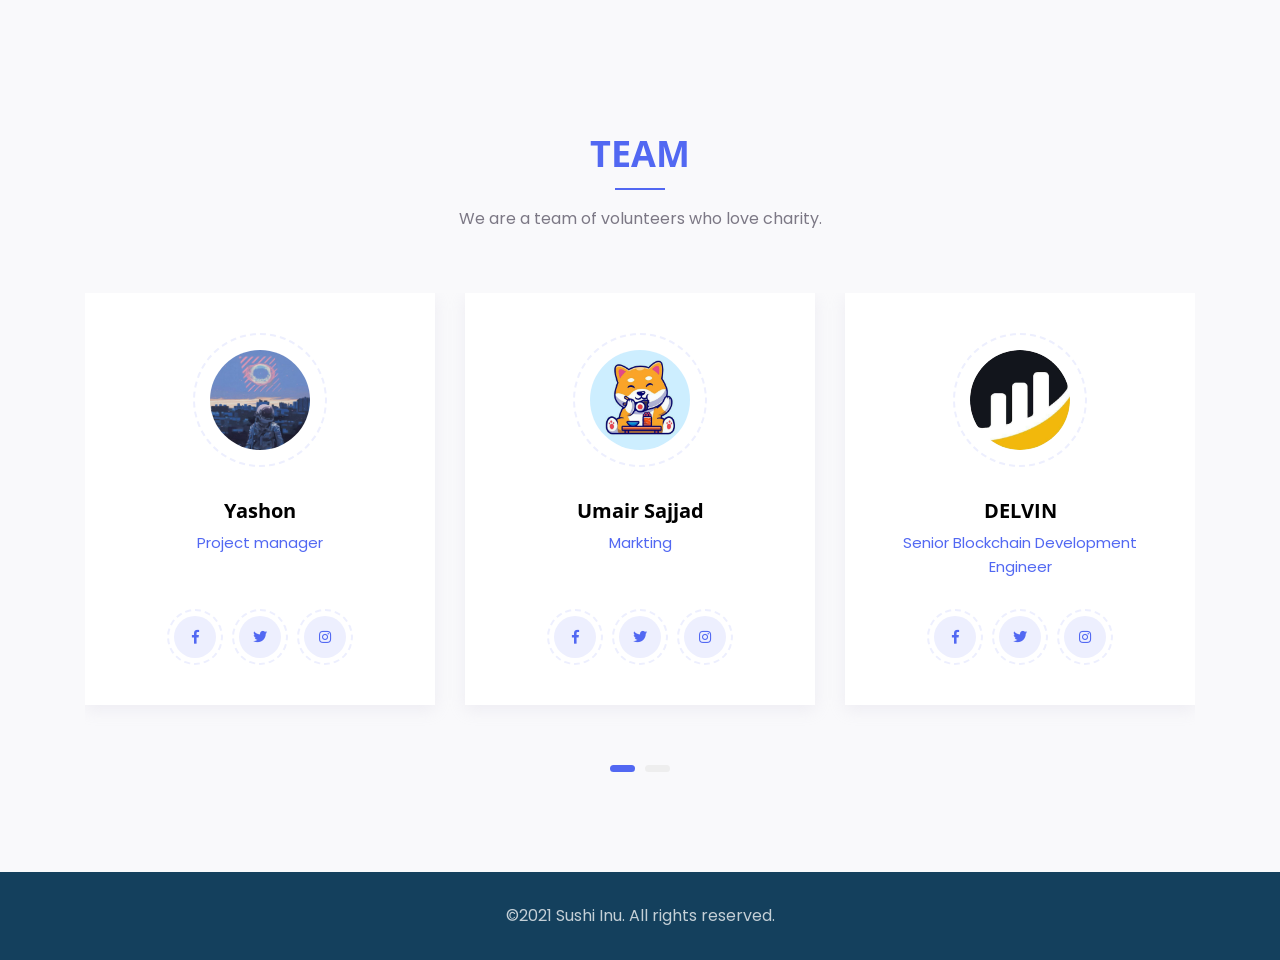
==== commit 32df8ba1: "Update index.html" ====
--- a/index.html
+++ b/index.html
@@ -3,8 +3,8 @@
 <head>
 <meta charset="UTF-8">
 <meta http-equiv="X-UA-Compatible" content="IE=edge">
-<meta name="keywords"  content="sushi,SUSHI,sushi inu,SUSHI INU" />
-<meta name="description" content="Sushi Inu is a community centric, decentralized charitable cryptocurrency that provides immediate rewards to its holders.">
+<meta name="keywords"  content="sushi,SUSHI,sushi inu,SUSHI INU,shinu,SHINU" />
+<meta name="description" content="Sushi Inu ($SHINU) is a community centric, decentralized charitable cryptocurrency that provides immediate rewards to its holders.">
 <meta name="viewport" content="width=device-width, initial-scale=1.0">
 <title>Sushi Inu Token</title>
 <link rel="shortcut icon" href="static/ico/ico.ico" type="image/x-icon" />
@@ -95,7 +95,7 @@
 						<div class="hero-inner">
 							<h1>What is Sushi Inu?</h1>
 							<h2>
-								Sushi Inu is a community centric, decentralized charitable cryptocurrency that provides immediate rewards to its holders.<br/><br/>
+								Sushi Inu ($SHINU) is a community centric, decentralized charitable cryptocurrency that provides immediate rewards to its holders.<br/><br/>
 								The project was launched on June 4, 2021
 							</h2>
 							<div class="btn-group">
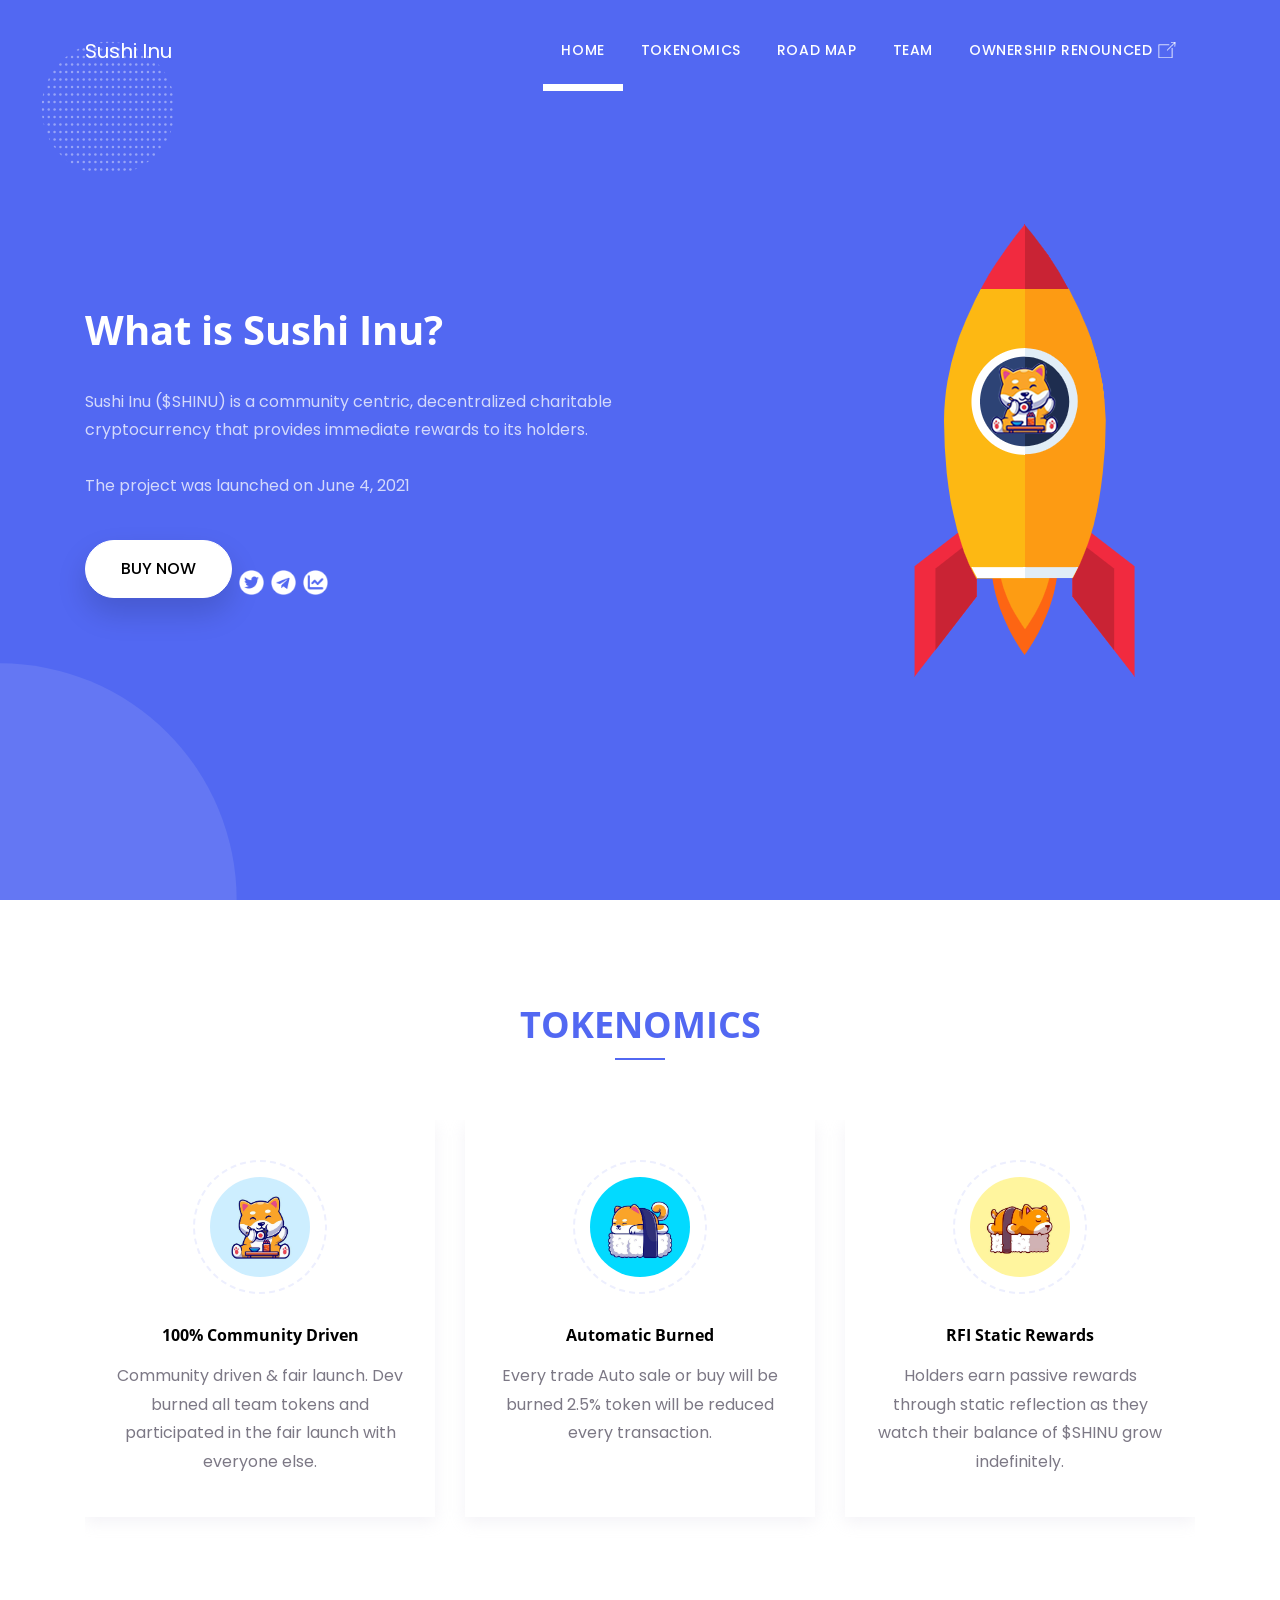
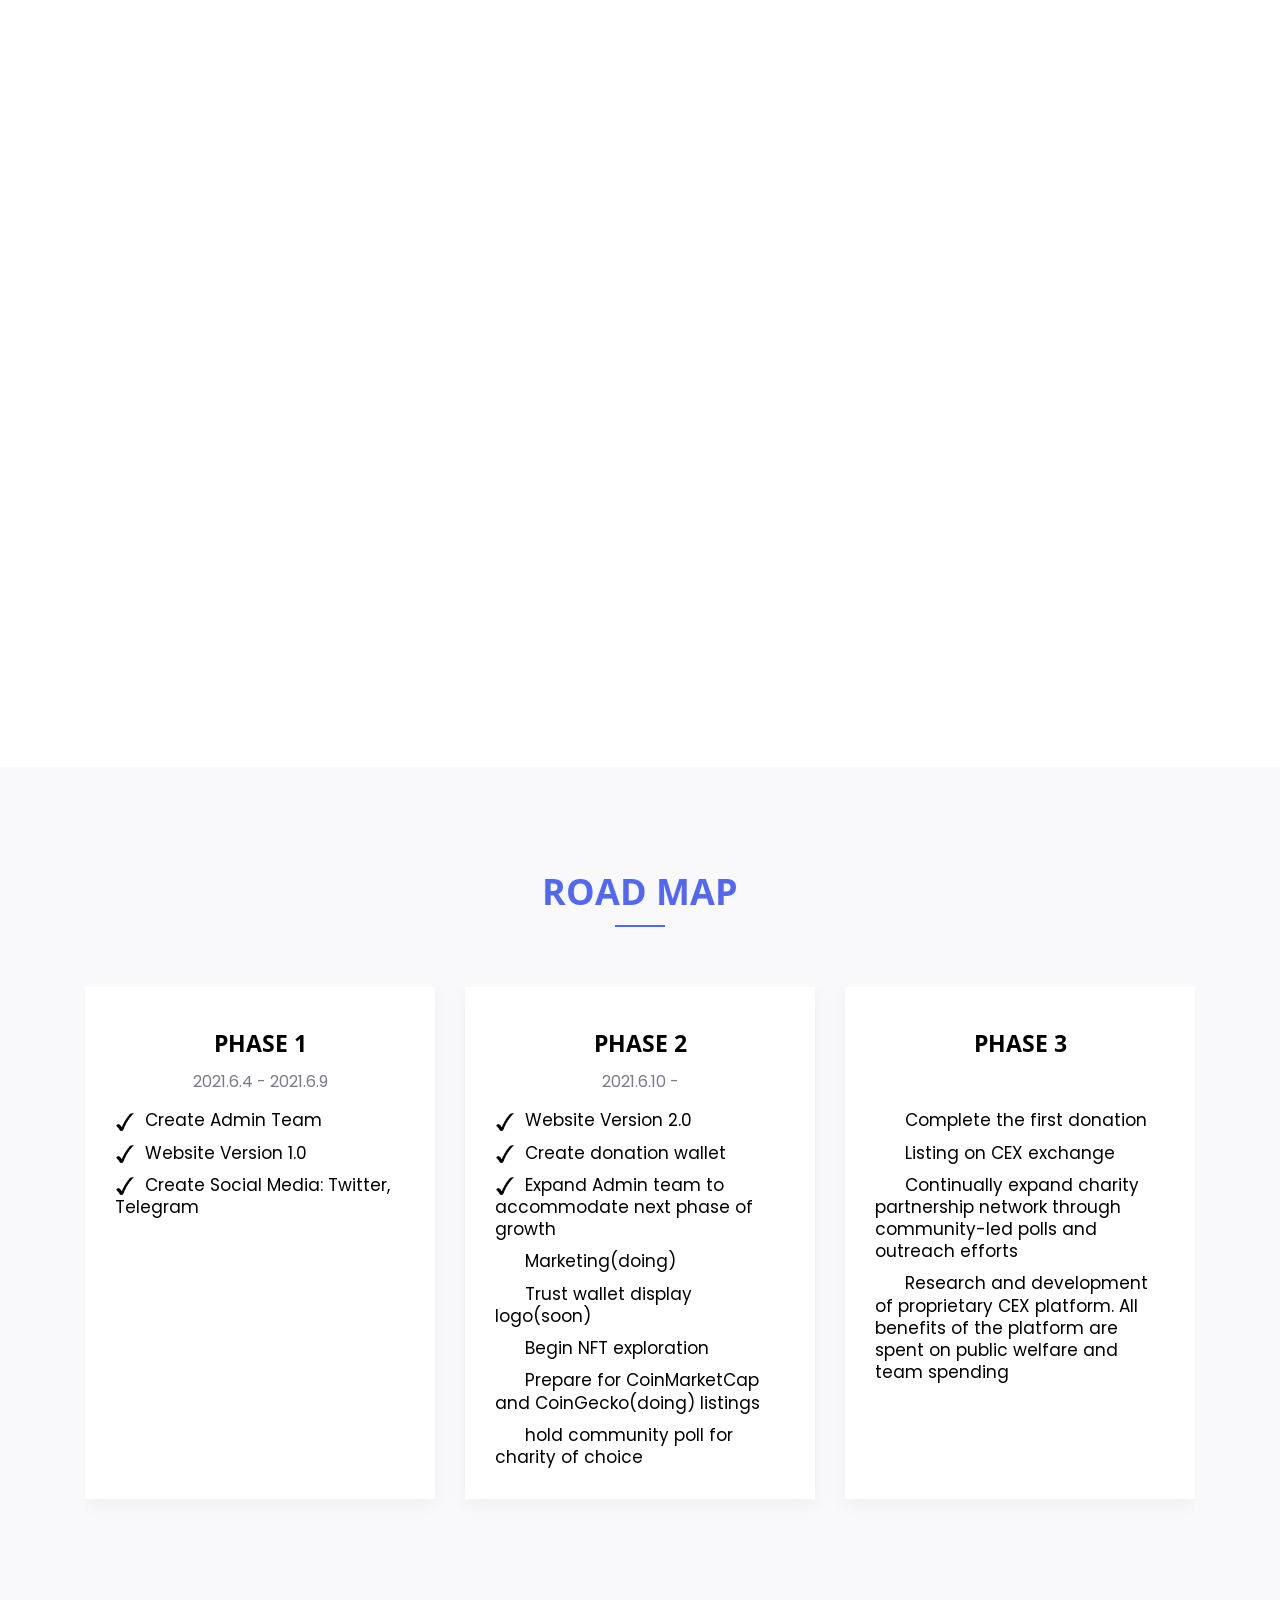
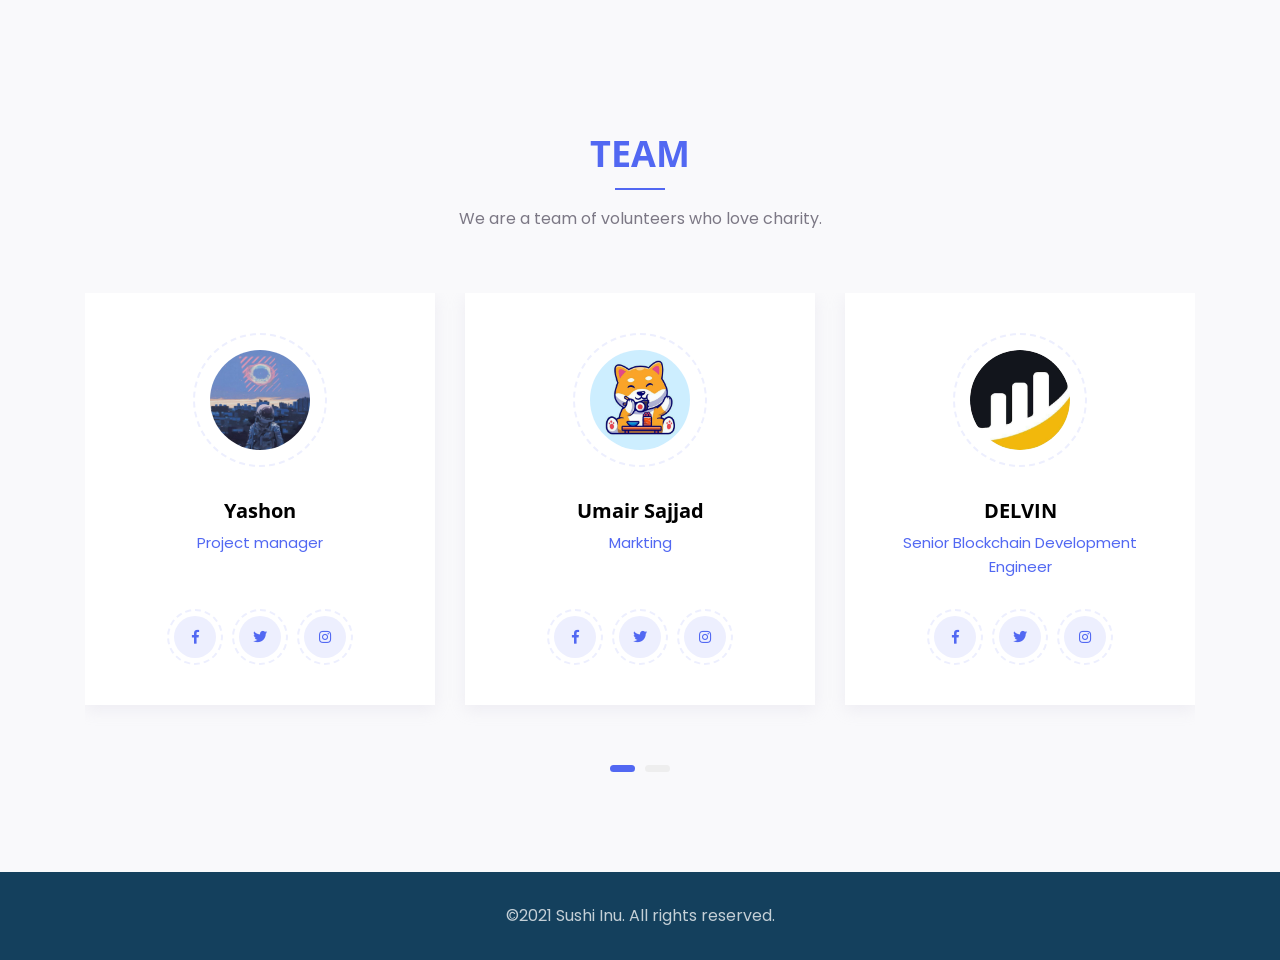
==== commit 9e0f2d5b: "Update index.html" ====
--- a/index.html
+++ b/index.html
@@ -256,7 +256,7 @@
 								
 								<div style="font-size:17px;color:#000;text-align: left;margin-bottom: 10px;line-height: 22px;">
 									<img src="static/picture/correct.png" style="opacity: 0;width:20px;height:20px;margin-right: 5px;"/>
-									Trust wallet display logo
+									Trust wallet display logo(soon)
 								</div>
 								
 								<div style="font-size:17px;color:#000;text-align: left;margin-bottom: 10px;line-height: 22px;">
